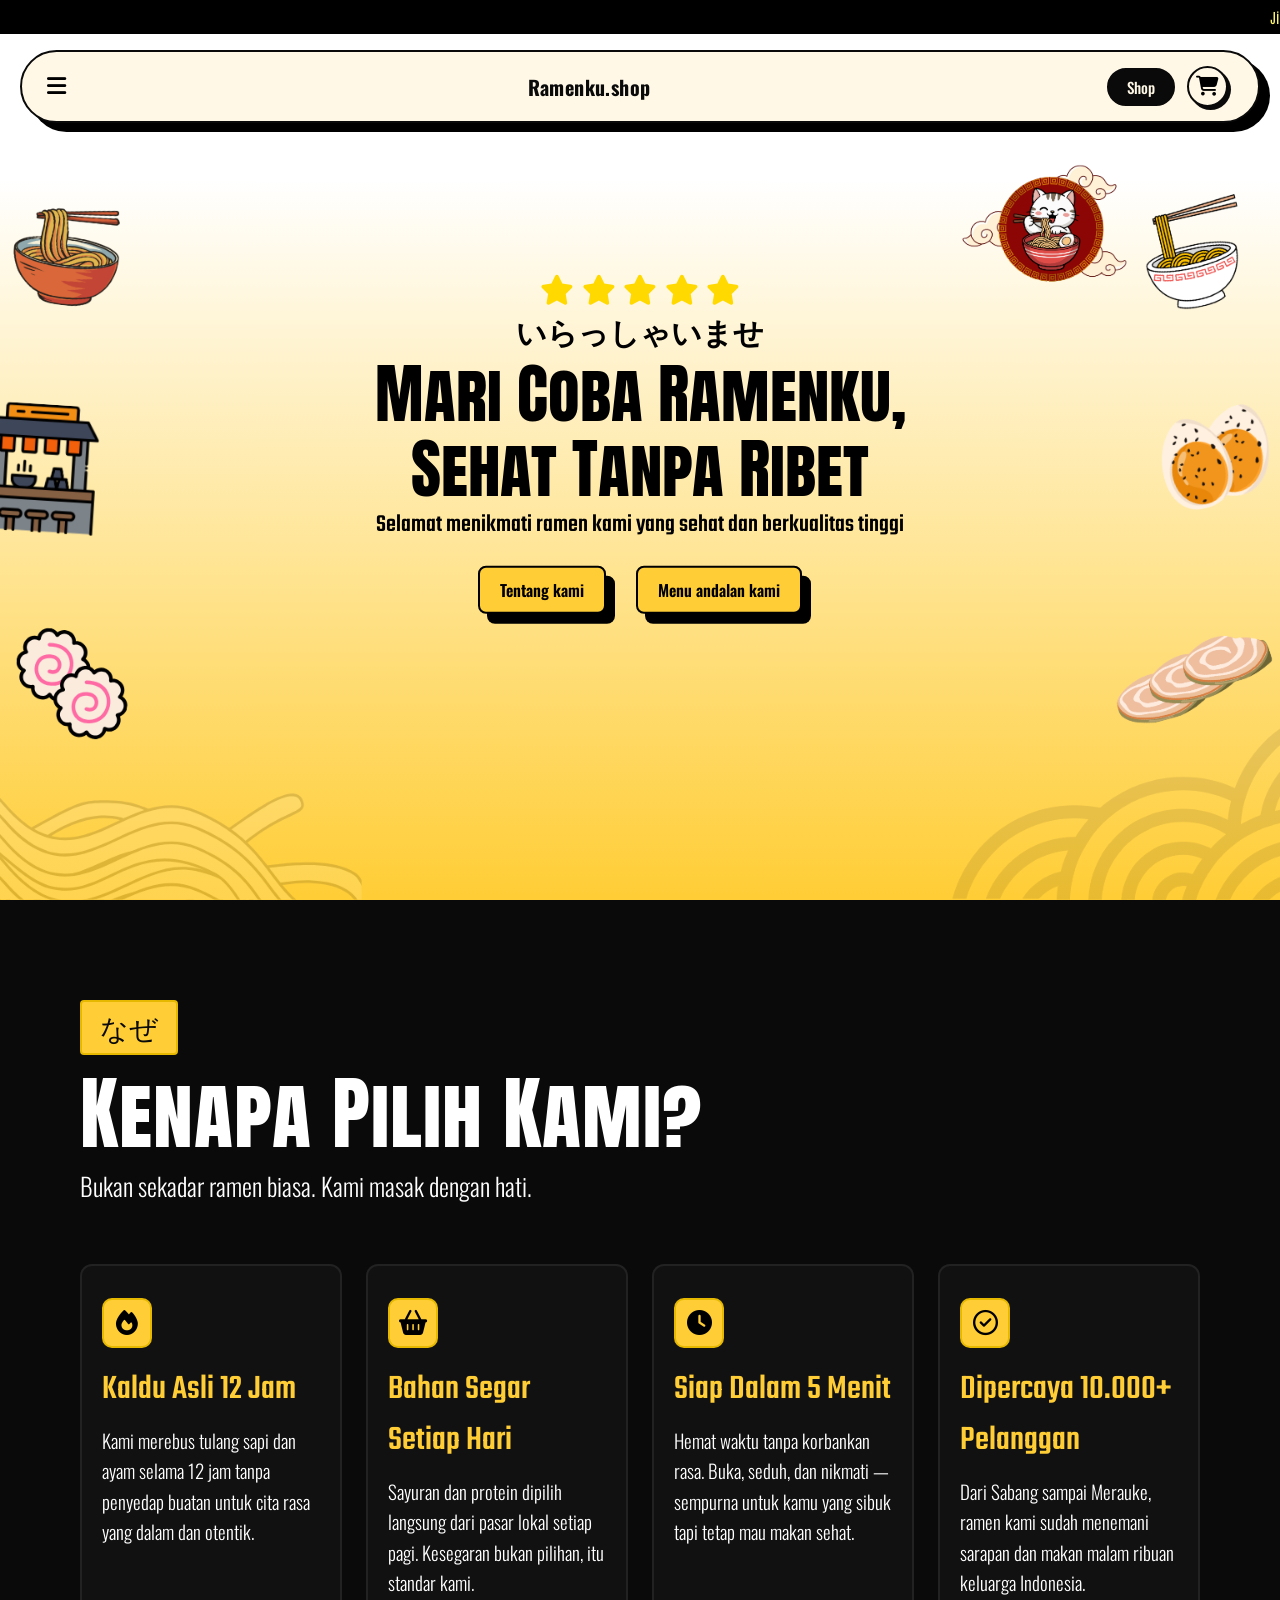
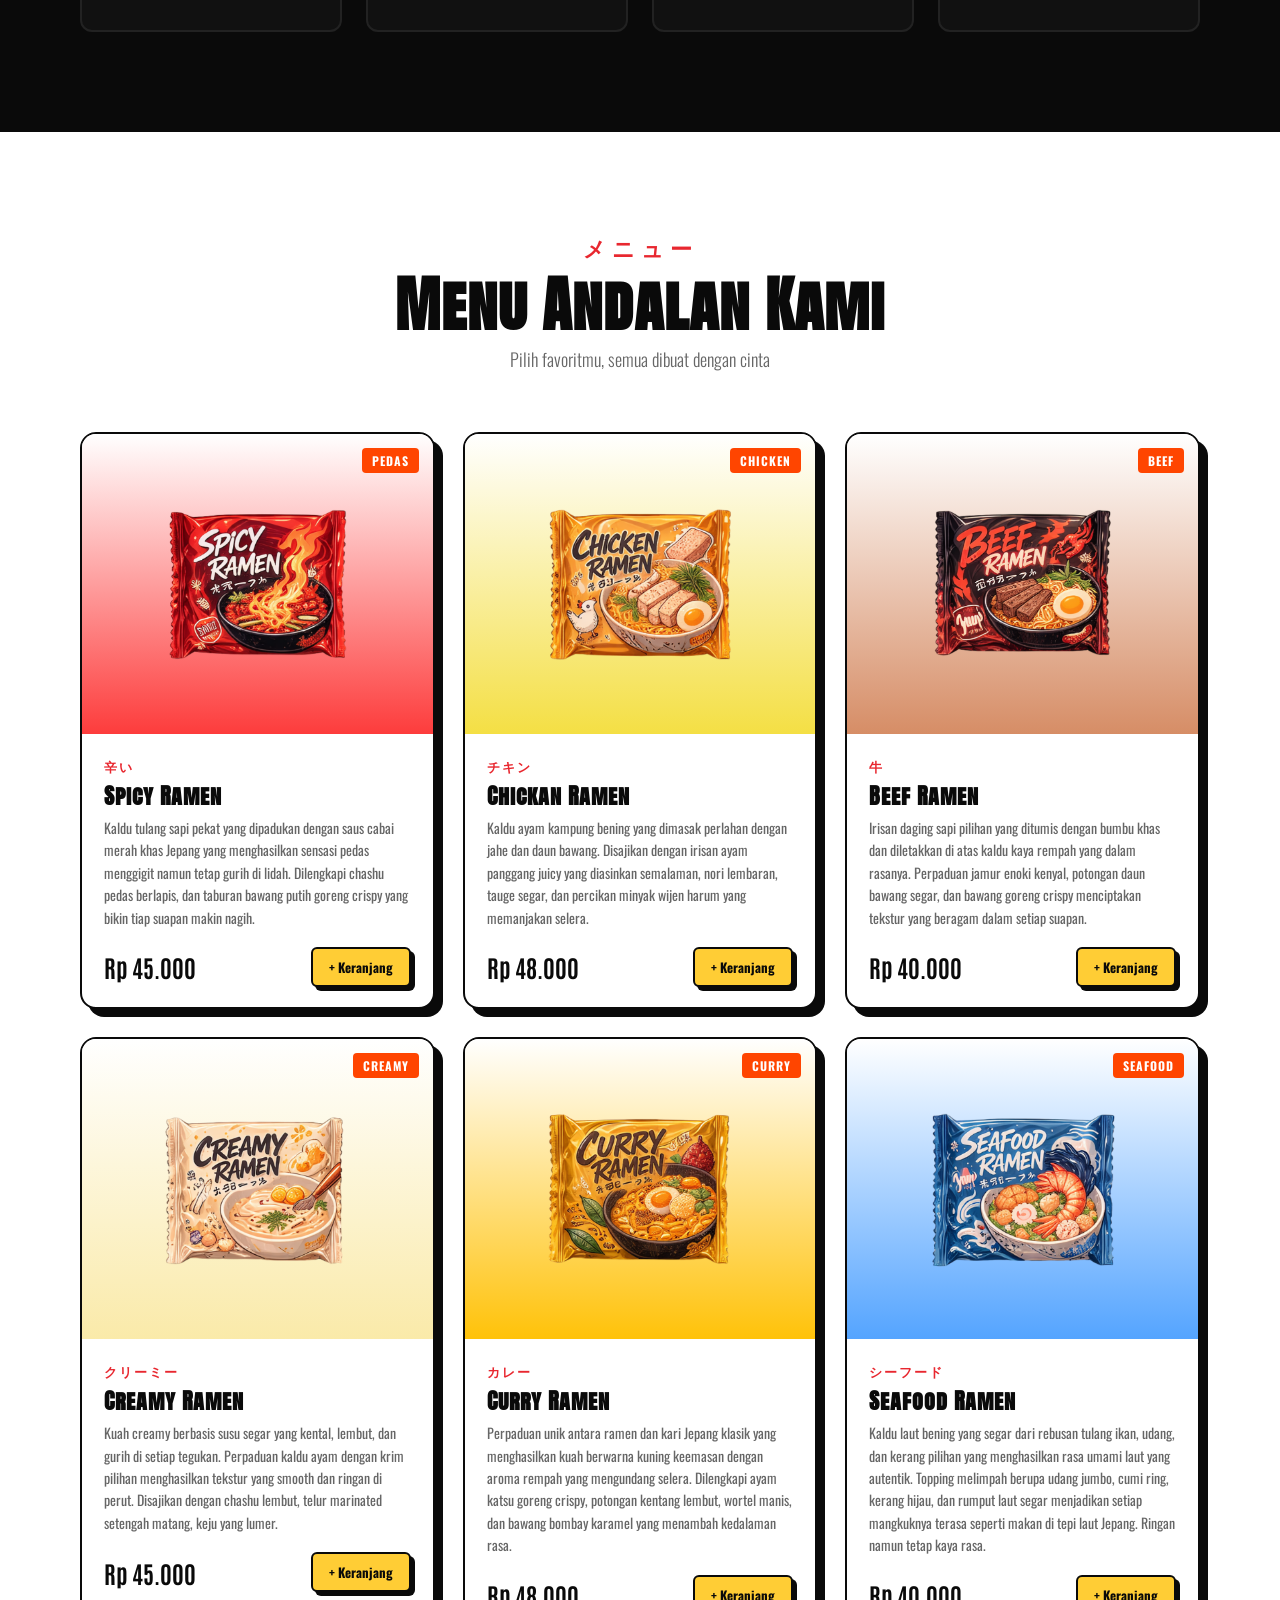
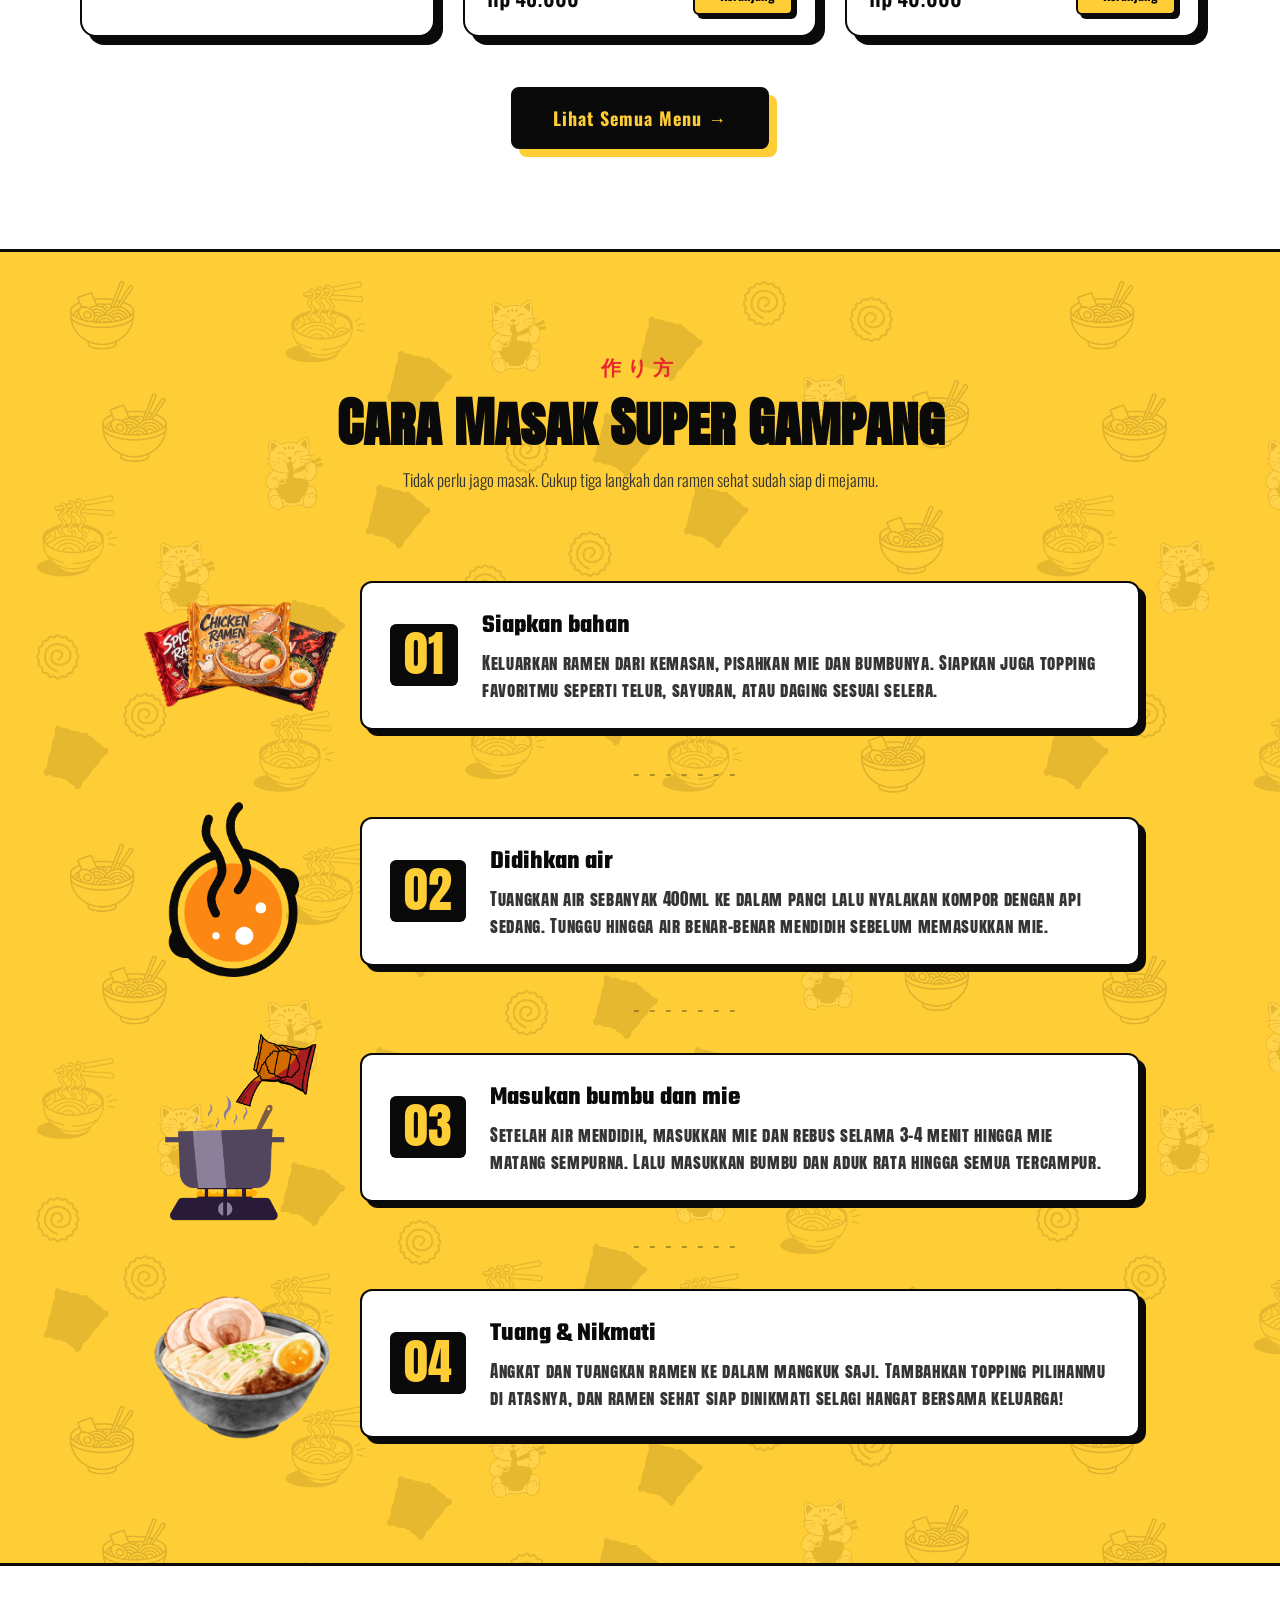
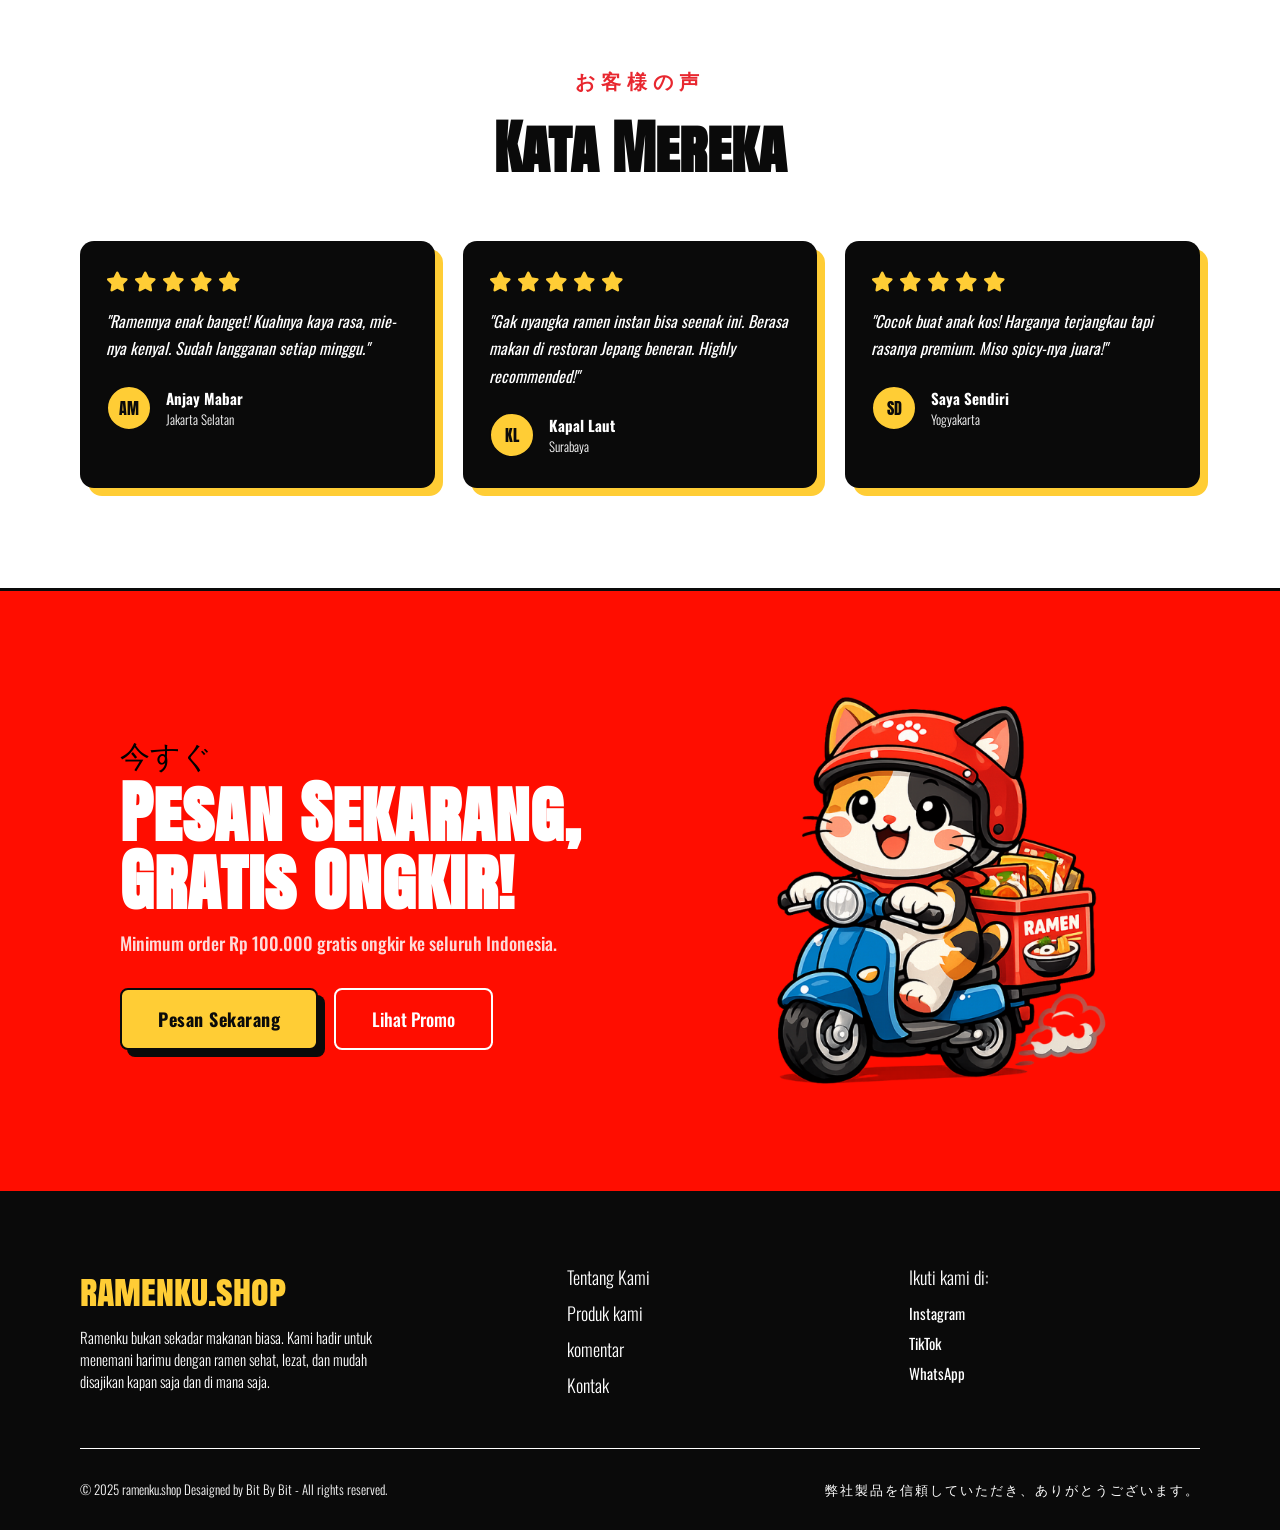
==== index.html @ aa4cdc71 "awesome icon aku tambahkan, js, css kamu aku ubah dikit, js juga" ====
<!doctype html>
<html lang="id">
  <head>
    <meta charset="UTF-8" />
    <meta name="viewport" content="width=device-width, initial-scale=1.0" />
    <title>ramenku.shop</title>

    <!-- css -->
    <link rel="stylesheet" href="style.css" />

    <!-- font antonio -->
    <link rel="preconnect" href="https://fonts.googleapis.com" />
    <link rel="preconnect" href="https://fonts.gstatic.com" crossorigin />
    <link
      href="https://fonts.googleapis.com/css2?family=Antonio:wght@100..700&display=swap"
      rel="stylesheet"
    />
    <!-- font anton sc -->
    <link rel="preconnect" href="https://fonts.googleapis.com" />
    <link rel="preconnect" href="https://fonts.gstatic.com" crossorigin />
    <link
      href="https://fonts.googleapis.com/css2?family=Anton+SC&display=swap"
      rel="stylesheet"
    />

    <!-- font oswald -->
    <link rel="preconnect" href="https://fonts.googleapis.com" />
    <link rel="preconnect" href="https://fonts.gstatic.com" crossorigin />
    <link
      href="https://fonts.googleapis.com/css2?family=Oswald:wght@200..700&display=swap"
      rel="stylesheet"
    />

    <!-- font teko -->
    <link rel="preconnect" href="https://fonts.googleapis.com" />
    <link rel="preconnect" href="https://fonts.gstatic.com" crossorigin />
    <link
      href="https://fonts.googleapis.com/css2?family=Antonio:wght@100..700&family=Oswald:wght@200..700&family=Teko:wght@300..700&display=swap"
      rel="stylesheet"
    />

    <!-- icon awesome -->
    <link
      rel="stylesheet"
      href="https://cdnjs.cloudflare.com/ajax/libs/font-awesome/6.5.0/css/all.min.css"
    />
  </head>
  <body>
    <!-- top bar -->
    <div class="topbar">
      <p class="topbar-scroll">
        Jika anda berlangganan dengan kami akan mendapatkan diskon sebesar 10%!
      </p>
    </div>

    <!-- logo -->
    <img class="logo" src="img/logo.png" alt="logo" />

    <!-- navigasi -->
    <nav class="navbar">
      <button class="hamburger" onclick="toggleSidebar()">
        <i class="fa-solid fa-bars"></i>
      </button>
      <p class="brand">Ramenku.shop</p>
      <div class="nav-right">
        <a class="shop-link" href="#">Shop</a>
        <div class="cart-icon" onclick="toggleCart()">
          <i class="fa-solid fa-cart-shopping"></i>
        </div>
      </div>
    </nav>

    <!-- cart sidebar -->
    <div class="cart-overlay" id="cartOverlay" onclick="toggleCart()"></div>
    <div class="cart-sidebar" id="cartSidebar">
      <div class="cart-header">
        <h2>Pesanan Anda</h2>
        <button onclick="toggleCart()">✕</button>
      </div>

      <div class="cart-content" id="cartContent">
        <p class="empty-text">Anda Belum Memesan</p>
      </div>

      <div class="cart-footer">
        <p>Total: Rp 0</p>
        <button class="checkout-btn">Checkout</button>
      </div>
    </div>

    <!-- overlay -->
    <div class="sidebar-overlay" onclick="toggleSidebar()"></div>

    <!-- sidebar -->
    <aside class="sidebar">
      <div class="sidebar-header">
        <img src="img/logo.png" alt="logo" class="sidebar-logo" />
        <p class="sidebar-brand">Ramenku.shop</p>
        <button class="sidebar-close" onclick="toggleSidebar()">
          &#10005;
        </button>
      </div>

      <nav class="sidebar-nav">
        <a class="sidebar-item" href="#">Tentang Kami</a>
        <a class="sidebar-item" href="#">Produk Kami</a>
        <a class="sidebar-item" href="#">Komentar</a>
        <div class="border-bottom">
          <a class="sidebar-item" href="#">Kontak Kami</a>
        </div>
      </nav>

      <div class="sidebar-socmed">
        <a href="#" class="socmed-icon">
          <i class="fa-brands fa-instagram"></i>
        </a>
        <a href="#" class="socmed-icon">
          <i class="fa-brands fa-youtube"></i>
        </a>
        <a href="#" class="socmed-icon">
          <i class="fa-brands fa-facebook-f"></i>
        </a>
      </div>
    </aside>

    <!-- hero -->
    <section class="hero-section">
      <img class="bg-image" src="img/bg.png" alt="background" />
      <main class="title">
        <header>
          <span class="star">
            <i class="fa-solid fa-star"></i>
            <i class="fa-solid fa-star"></i>
            <i class="fa-solid fa-star"></i>
            <i class="fa-solid fa-star"></i>
            <i class="fa-solid fa-star"></i>
          </span>
          <p class="header-up">いらっしゃいませ</p>
          <h1 class="header-title">Mari Coba Ramenku, Sehat Tanpa Ribet</h1>
          <p class="header-under">
            Selamat menikmati ramen kami yang sehat dan berkualitas tinggi
          </p>
          <button class="header-btn">Tentang kami</button>
          <button class="header-btn">Menu andalan kami</button>
        </header>
      </main>
    </section>
    <!-- &#9733; &#9733; &#9733; &#9733; &#9733; -->
    <!-- keunggulan -->
    <section class="superiority">
      <div class="superiority-badge">
        <span>なぜ</span>
      </div>
      <h2 class="superiority-title">Kenapa Pilih Kami?</h2>
      <p class="superiority-sub">
        Bukan sekadar ramen biasa. Kami masak dengan hati.
      </p>

      <div class="superiority-grid">
        <article class="superiority-card k1">
          <div class="k-icon">
            <i class="fa-solid fa-fire"></i>
          </div>
          <h3>Kaldu Asli 12 Jam</h3>
          <p>
            Kami merebus tulang sapi dan ayam selama 12 jam tanpa penyedap
            buatan untuk cita rasa yang dalam dan otentik.
          </p>
        </article>
        <article class="superiority-card k2">
          <div class="k-icon">
            <i class="fa-solid fa-basket-shopping"></i>
          </div>
          <h3>Bahan Segar Setiap Hari</h3>
          <p>
            Sayuran dan protein dipilih langsung dari pasar lokal setiap pagi.
            Kesegaran bukan pilihan, itu standar kami.
          </p>
        </article>
        <article class="superiority-card k3">
          <div class="k-icon">
            <i class="fa-solid fa-clock"></i>
          </div>
          <h3>Siap Dalam 5 Menit</h3>
          <p>
            Hemat waktu tanpa korbankan rasa. Buka, seduh, dan nikmati —
            sempurna untuk kamu yang sibuk tapi tetap mau makan sehat.
          </p>
        </article>
        <article class="superiority-card k4">
          <div class="k-icon">
            <i class="fa-regular fa-circle-check"></i>
          </div>
          <h3>Dipercaya 10.000+ Pelanggan</h3>
          <p>
            Dari Sabang sampai Merauke, ramen kami sudah menemani sarapan dan
            makan malam ribuan keluarga Indonesia.
          </p>
        </article>
      </div>
    </section>

    <!-- menu kami -->
    <section class="menu">
      <div class="menu-header">
        <p class="menu-kanji">メニュー</p>
        <h2 class="menu-title">Menu Andalan Kami</h2>
        <p class="menu-sub">Pilih favoritmu, semua dibuat dengan cinta</p>
      </div>

      <div class="menu-list">
        <article class="menu-card">
          <div
            class="menu-img-wrap"
            style="
              background: linear-gradient(to top, #fd3c3c 0%, #ffffff 100%);
            "
          >
            <img
              class="menu-img-placeholder"
              src="img/ramen_besar/spicy_besar.png"
              alt="gambar"
            />
            <div class="menu-badge">PEDAS</div>
          </div>
          <div class="menu-info">
            <span class="menu-tag">辛い</span>
            <h3 class="menu-name">Spicy Ramen</h3>
            <p class="menu-desc">
              Kaldu tulang sapi pekat yang dipadukan dengan saus cabai merah
              khas Jepang yang menghasilkan sensasi pedas menggigit namun tetap
              gurih di lidah. Dilengkapi chashu pedas berlapis, dan taburan
              bawang putih goreng crispy yang bikin tiap suapan makin nagih.
            </p>
            <div class="menu-footer">
              <span class="menu-price">Rp 45.000</span>
              <button class="menu-btn">+ Keranjang</button>
            </div>
          </div>
        </article>

        <article class="menu-card">
          <div
            class="menu-img-wrap"
            style="
              background: linear-gradient(to top, #f4df44 0%, #ffffff 100%);
            "
          >
            <img
              class="menu-img-placeholder"
              src="img/ramen_besar/chicken_besar.png"
              alt="gambar"
            />
            <div class="menu-badge">CHICKEN</div>
          </div>
          <div class="menu-info">
            <span class="menu-tag">チキン</span>
            <h3 class="menu-name">Chickan Ramen</h3>
            <p class="menu-desc">
              Kaldu ayam kampung bening yang dimasak perlahan dengan jahe dan
              daun bawang. Disajikan dengan irisan ayam panggang juicy yang
              diasinkan semalaman, nori lembaran, tauge segar, dan percikan
              minyak wijen harum yang memanjakan selera.
            </p>
            <div class="menu-footer">
              <span class="menu-price">Rp 48.000</span>
              <button class="menu-btn">+ Keranjang</button>
            </div>
          </div>
        </article>

        <article class="menu-card">
          <div
            class="menu-img-wrap"
            style="
              background: linear-gradient(to top, #d68d66 0%, #ffffff 100%);
            "
          >
            <img
              class="menu-img-placeholder"
              src="img/ramen_besar/beef_besar.png"
              alt="gambar"
            />
            <div class="menu-badge">BEEF</div>
          </div>
          <div class="menu-info">
            <span class="menu-tag">牛</span>
            <h3 class="menu-name">Beef Ramen</h3>
            <p class="menu-desc">
              Irisan daging sapi pilihan yang ditumis dengan bumbu khas dan
              diletakkan di atas kaldu kaya rempah yang dalam rasanya. Perpaduan
              jamur enoki kenyal, potongan daun bawang segar, dan bawang goreng
              crispy menciptakan tekstur yang beragam dalam setiap suapan.
            </p>
            <div class="menu-footer">
              <span class="menu-price">Rp 40.000</span>
              <button class="menu-btn">+ Keranjang</button>
            </div>
          </div>
        </article>

        <article class="menu-card">
          <div
            class="menu-img-wrap"
            style="
              background: linear-gradient(to top, #faeaa9 0%, #ffffff 100%);
            "
          >
            <img
              class="menu-img-placeholder"
              src="img/ramen_besar/creamy_besar.png"
              alt="gambar"
            />
            <div class="menu-badge">CREAMY</div>
          </div>
          <div class="menu-info">
            <span class="menu-tag">クリーミー</span>
            <h3 class="menu-name">Creamy Ramen</h3>
            <p class="menu-desc">
              Kuah creamy berbasis susu segar yang kental, lembut, dan gurih di
              setiap tegukan. Perpaduan kaldu ayam dengan krim pilihan
              menghasilkan tekstur yang smooth dan ringan di perut. Disajikan
              dengan chashu lembut, telur marinated setengah matang, keju yang
              lumer.
            </p>
            <div class="menu-footer">
              <span class="menu-price">Rp 45.000</span>
              <button class="menu-btn">+ Keranjang</button>
            </div>
          </div>
        </article>

        <article class="menu-card">
          <div
            class="menu-img-wrap"
            style="
              background: linear-gradient(to top, #ffc209 0%, #ffffff 100%);
            "
          >
            <img
              class="menu-img-placeholder"
              src="img/ramen_besar/curry_besar.png"
              alt="gambar"
            />
            <div class="menu-badge">CURRY</div>
          </div>
          <div class="menu-info">
            <span class="menu-tag">カレー</span>
            <h3 class="menu-name">Curry Ramen</h3>
            <p class="menu-desc">
              Perpaduan unik antara ramen dan kari Jepang klasik yang
              menghasilkan kuah berwarna kuning keemasan dengan aroma rempah
              yang mengundang selera. Dilengkapi ayam katsu goreng crispy,
              potongan kentang lembut, wortel manis, dan bawang bombay karamel
              yang menambah kedalaman rasa.
            </p>
            <div class="menu-footer">
              <span class="menu-price">Rp 48.000</span>
              <button class="menu-btn">+ Keranjang</button>
            </div>
          </div>
        </article>

        <article class="menu-card">
          <div
            class="menu-img-wrap"
            style="
              background: linear-gradient(to top, #54a4ff 0%, #ffffff 100%);
            "
          >
            <img
              class="menu-img-placeholder"
              src="img/ramen_besar/seafood_besar.png"
              alt="gambar"
            />
            <div class="menu-badge">SEAFOOD</div>
          </div>
          <div class="menu-info">
            <span class="menu-tag">シーフード</span>
            <h3 class="menu-name">Seafood Ramen</h3>
            <p class="menu-desc">
              Kaldu laut bening yang segar dari rebusan tulang ikan, udang, dan
              kerang pilihan yang menghasilkan rasa umami laut yang autentik.
              Topping melimpah berupa udang jumbo, cumi ring, kerang hijau, dan
              rumput laut segar menjadikan setiap mangkuknya terasa seperti
              makan di tepi laut Jepang. Ringan namun tetap kaya rasa.
            </p>
            <div class="menu-footer">
              <span class="menu-price">Rp 40.000</span>
              <button class="menu-btn">+ Keranjang</button>
            </div>
          </div>
        </article>
      </div>

      <div class="menu-cta-wrap">
        <button class="menu-cta-btn">Lihat Semua Menu →</button>
      </div>
    </section>

    <!-- cara masak -->
    <section class="steps">
      <div class="steps-header">
        <p class="steps-kanji">作り方</p>
        <h2 class="steps-title">Cara Masak Super Gampang</h2>
        <p class="steps-sub">
          Tidak perlu jago masak. Cukup tiga langkah dan ramen sehat sudah siap
          di mejamu.
        </p>
      </div>

      <div class="steps-steps">
        <div class="step-wrap">
          <img class="step-icon" src="img/masak.png" alt="rebus air" />
          <div class="step">
            <div class="step-num">01</div>
            <div class="step-content">
              <h4>Siapkan bahan</h4>
              <p>
                Keluarkan ramen dari kemasan, pisahkan mie dan bumbunya. Siapkan
                juga topping favoritmu seperti telur, sayuran, atau daging
                sesuai selera.
              </p>
            </div>
          </div>
        </div>

        <div class="step-line">- - - - - - -</div>

        <div class="step-wrap">
          <img class="step-icon" src="img/panci.png" alt="masukkan bumbu" />
          <div class="step">
            <div class="step-num">02</div>
            <div class="step-content">
              <h4>Didihkan air</h4>
              <p>
                Tuangkan air sebanyak 400ml ke dalam panci lalu nyalakan kompor
                dengan api sedang. Tunggu hingga air benar-benar mendidih
                sebelum memasukkan mie.
              </p>
            </div>
          </div>
        </div>

        <div class="step-line">- - - - - - -</div>

        <div class="step-wrap">
          <img class="step-icon" src="img/bumbu.png" alt="tuang dan nikmati" />
          <div class="step">
            <div class="step-num">03</div>
            <div class="step-content">
              <h4>Masukan bumbu dan mie</h4>
              <p>
                Setelah air mendidih, masukkan mie dan rebus selama 3-4 menit
                hingga mie matang sempurna. Lalu masukkan bumbu dan aduk rata
                hingga semua tercampur.
              </p>
            </div>
          </div>
        </div>
        <div class="step-line">- - - - - - -</div>

        <div class="step-wrap">
          <img
            class="step-icon"
            src="img/nikmati.png"
            alt="tuang dan nikmati"
          />
          <div class="step">
            <div class="step-num">04</div>
            <div class="step-content">
              <h4>Tuang & Nikmati</h4>
              <p>
                Angkat dan tuangkan ramen ke dalam mangkuk saji. Tambahkan
                topping pilihanmu di atasnya, dan ramen sehat siap dinikmati
                selagi hangat bersama keluarga!
              </p>
            </div>
          </div>
        </div>
      </div>
    </section>

    <!-- testimoni -->
    <section class="testimoni">
      <p class="testi-kanji">お客様の声</p>
      <h2 class="testi-title">Kata Mereka</h2>

      <div class="testi-grid">
        <article class="testi-card">
          <div class="testi-stars">
            <i class="fa-solid fa-star"></i>
            <i class="fa-solid fa-star"></i>
            <i class="fa-solid fa-star"></i>
            <i class="fa-solid fa-star"></i>
            <i class="fa-solid fa-star"></i>
          </div>
          <p class="testi-text">
            "Ramennya enak banget! Kuahnya kaya rasa, mie-nya kenyal. Sudah
            langganan setiap minggu."
          </p>
          <div class="testi-user">
            <div class="testi-avatar">AM</div>
            <div>
              <strong>Anjay Mabar</strong>
              <span>Jakarta Selatan</span>
            </div>
          </div>
        </article>

        <article class="testi-card">
          <div class="testi-stars">
            <i class="fa-solid fa-star"></i>
            <i class="fa-solid fa-star"></i>
            <i class="fa-solid fa-star"></i>
            <i class="fa-solid fa-star"></i>
            <i class="fa-solid fa-star"></i>
          </div>
          <p class="testi-text">
            "Gak nyangka ramen instan bisa seenak ini. Berasa makan di restoran
            Jepang beneran. Highly recommended!"
          </p>
          <div class="testi-user">
            <div class="testi-avatar">KL</div>
            <div>
              <strong>Kapal Laut</strong>
              <span>Surabaya</span>
            </div>
          </div>
        </article>

        <article class="testi-card">
          <div class="testi-stars">
            <i class="fa-solid fa-star"></i>
            <i class="fa-solid fa-star"></i>
            <i class="fa-solid fa-star"></i>
            <i class="fa-solid fa-star"></i>
            <i class="fa-solid fa-star"></i>
          </div>
          <p class="testi-text">
            "Cocok buat anak kos! Harganya terjangkau tapi rasanya premium. Miso
            spicy-nya juara!"
          </p>
          <div class="testi-user">
            <div class="testi-avatar">SD</div>
            <div>
              <strong>Saya Sendiri</strong>
              <span>Yogyakarta</span>
            </div>
          </div>
        </article>
      </div>
    </section>

    <!-- banner -->
    <section class="cta-banner">
      <div class="cta-inner">
        <p class="cta-kanji">今すぐ</p>
        <h2 class="cta-title">Pesan Sekarang,<br />Gratis Ongkir!</h2>
        <p class="cta-sub">
          Minimum order Rp 100.000 gratis ongkir ke seluruh Indonesia.
        </p>
        <div class="cta-btns">
          <button class="cta-btn-main">
            Pesan Sekarang <i data-lucide="shopping-cart" class="btn-icon"></i>
          </button>
          <button class="cta-btn-sec">Lihat Promo</button>
        </div>
      </div>
      <div class="cta-deco">
        <img src="img/kucing.png" alt="ramen" class="cta-img" />
      </div>
    </section>

    <!-- footer -->
    <footer class="footer">
      <div class="footer-top">
        <div class="footer-brand">
          <p class="footer-logo-text">ramenku.shop</p>
          <p class="footer-tagline">
            Ramenku bukan sekadar makanan biasa. Kami hadir untuk menemani
            harimu dengan ramen sehat, lezat, dan mudah disajikan kapan saja dan
            di mana saja.
          </p>
        </div>
        <nav class="footer-nav">
          <ul>
            <li><a href="#">Tentang Kami</a></li>
            <li><a href="#">Produk kami</a></li>
            <li><a href="#">komentar</a></li>
            <li><a href="#">Kontak</a></li>
          </ul>
        </nav>
        <div class="footer-sosmed">
          <p>Ikuti kami di:</p>
          <div class="sosmed-links">
            <a href="#">Instagram</a>
            <a href="#">TikTok</a>
            <a href="#">WhatsApp</a>
          </div>
        </div>
      </div>
      <div class="footer-bottom">
        <p>
          &copy; 2025 ramenku.shop Desaigned by Bit By Bit - All rights
          reserved.
        </p>
        <p class="footer-jp">
          弊社製品を信頼していただき、ありがとうございます。
        </p>
      </div>
    </footer>

    <!-- javascript -->
    <script src="script.js"></script>
  </body>
</html>
---- style.css ----
:root {
  --font1: "Antonio", sans-serif;
  --font2: "Anton SC", sans-serif;
  --font3: "Oswald", sans-serif;
  --font4: "Teko", sans-serif;
  /* antonio: 100-700  */
  /* anton sc: 400 */
  /* oswald: 200-700 */
  /* teko: 300-700 */

  /* color */
  --yellow: #ffcd35;
  --yellow-dark: #e6b800;
  --black: #0a0a0a;
  --white: #ffffff;
  --red: #e8272f;
  --red-dark: #b01d24;
  --cream: #fff8e7;
  --gray: #f2f2f2;
  --gray-dark: #666;
}

* {
  margin: 0;
  padding: 0;
  box-sizing: border-box;
  outline: none;
  -webkit-tap-highlight-color: transparent;
  -webkit-user-select: none;
  user-select: none;
}

body {
  min-height: 100vh;
  /* background: linear-gradient(to top, #ec8bf5 0%, #ec8bf5 5%, #ffffff 100%); */
  /* background: linear-gradient(to top, #655ce5 0%, #655ce5 5%, #ffadf8 100%); */
  /* background: linear-gradient(to top, #96fcff 0%, #ffff 50% ,#ffff 100%); */
  /* background: linear-gradient(to top, #ffcd35 0%, #ffffff 50%, #ffffff 100%); */
  /* background: linear-gradient(to top, #f0ff4a 0%, #ffff 50% ,#ffff 100%); */
}

/* top bar */
.topbar {
  background-color: rgb(0, 0, 0);
  color: rgb(255, 248, 105);
  font-family: var(--font1);
  font-weight: 400;
  text-align: center;
  padding: 8px 10px;
  font-size: 14px;
  position: fixed;
  top: 0;
  left: 0;
  width: 100%;
  z-index: 2;
  overflow: hidden;
  white-space: nowrap;
}

.topbar-scroll {
  display: inline-block;
  padding-left: 100%;
  animation: scrollTopbar 15s linear infinite;
}

@keyframes scrollTopbar {
  0% {
    transform: translateX(-100%);
  }
  100% {
    transform: translateX(0);
  }
}

.logo {
  position: absolute;
  width: 170px;
  margin-left: 60rem;
  margin-top: 10rem;
  /* right: 25rem;
  top: 10rem;
  width: 170px; */
  z-index: 2;
}

/* gambar belakang hero */
.bg-image {
  position: absolute;
  top: 0;
  left: 0;
  width: 100%;
  height: 100%;
  object-fit: cover;
  z-index: -1;
}

/* navigasi */
.navbar {
  background-color: var(--cream);
  border: 2px solid var(--black);
  display: flex;
  align-items: center;
  justify-content: space-between;
  border-radius: 50px;
  box-shadow: 10px 9px 0;
  padding: 14px 20px;
  position: fixed;
  width: calc(100% - 40px);
  max-width: 1400px;
  top: 50px;
  left: 0;
  right: 0;
  margin: 0 auto;
  z-index: 2;
}

.hamburger {
  font-size: 22px;
  background: none;
  border: none;
  cursor: pointer;
  color: black;
  padding: 0 5px;
}

/* .brand {
  font-size: 18px;
  font-weight: bold;
  color: black;
} */
.brand {
  font-family: var(--font3);
  font-size: 20px;
  font-weight: 700;
  color: var(--black);
  letter-spacing: 0.02em;
}

.shop-link {
  font-family: var(--font3);
  font-size: 15px;
  font-weight: 500;
  color: var(--black);
  text-decoration: none;
  padding: 6px 18px;
  border: 2px solid var(--black);
  border-radius: 50px;
  background: var(--black);
  color: var(--cream);
  transition:
    background 0.15s,
    color 0.15s;
}

.shop-link:hover {
  background: var(--yellow);
  color: var(--black);
  border-color: var(--black);
}

/* cart icon nav */
.nav-right {
  display: flex;
  align-items: center;
  gap: 12px;
}

.cart-icon {
  font-size: 20px;
  cursor: pointer;
  border: 2px solid var(--black);
  border-radius: 50%;
  padding: 7px;
  margin-right: 10px;
  background: var(--cream);
  box-shadow: 3px 3px 0 var(--black);
  transition: all 0.15s ease;
}

.cart-icon:hover {
  background: var(--yellow);
  transform: translate(-2px, -2px);
  box-shadow: 5px 5px 0 var(--black);
}

/* CART SIDEBAR */
.cart-overlay {
  display: none;
  position: fixed;
  inset: 0;
  background: rgba(0, 0, 0, 0.5);
  z-index: 998;
}

.cart-overlay.active {
  display: block;
}

.cart-sidebar {
  position: fixed;
  top: 0;
  right: -100vh;
  width: 500px;
  height: 100vh;
  background: var(--cream);
  border-left: 2px solid var(--black);
  box-shadow: -3px 0 0 var(--black);
  transition: 0.3s;
  z-index: 999;

  display: flex;
  flex-direction: column;
}

/* AKTIF */
.cart-sidebar.active {
  right: 0;
}

/* HEADER */
.cart-header {
  display: flex;
  justify-content: space-between;
  align-items: center;
  padding: 16px;
  border-bottom: 2px solid var(--black);
  font-family: var(--font2);
  letter-spacing: 1.5px;
}

.cart-header button {
  border: 2px solid var(--black);
  background: var(--white);
  padding: 4px 10px;
  cursor: pointer;
  box-shadow: 3px 3px 0 var(--black);
}

/* CONTENT */
.cart-content {
  flex: 1;
  padding: 20px;
  overflow-y: auto;
}

.empty-text {
  text-align: center;
  margin-top: 60px;
  font-family: var(--font3);
}

/* FOOTER */
.cart-footer {
  padding: 10px 19px;
  border-top: 2px solid var(--black);
  margin-bottom: 28px;
}

.cart-footer p {
  padding: 10px 0;
}

.checkout-btn {
  width: 100%;
  padding: 10px;
  background: var(--yellow);
  border: 2px solid var(--black);
  font-family: var(--font3);
  cursor: pointer;
  box-shadow: 4px 4px 0 var(--black);
}

/* sidebar */
.sidebar-overlay {
  display: none;
  position: fixed;
  inset: 0;
  background: rgba(0, 0, 0, 0.4);
  z-index: 200;
}

.sidebar-overlay.active {
  display: block;
}

.sidebar {
  position: fixed;
  top: 0;
  left: 0;
  width: 500px;
  height: 100vh;
  background: var(--cream);
  border-right: 2px solid var(--black);
  box-shadow: 6px 0 0 var(--black);
  z-index: 201;
  padding: 30px 0px;
  display: flex;
  flex-direction: column;
  transform: translateX(-110%);
  transition: transform 0.3s cubic-bezier(0.22, 1, 0.36, 1);
}

.sidebar.active {
  transform: translateX(0);
}

/* header logo + nama toko */
.sidebar-header {
  position: relative;
  display: flex;
  flex-direction: column;
  gap: 10px;
  padding: 0 24px 24px;
  /* border-bottom: 2px solid var(--black); */
}

.sidebar-close {
  position: absolute;
  top: 0;
  right: 24px;
  background: none;
  border: 2px solid var(--black);
  border-radius: 50%;
  width: 36px;
  height: 36px;
  font-size: 16px;
  cursor: pointer;
  display: flex;
  align-items: center;
  justify-content: center;
  color: var(--black);
  box-shadow: 3px 3px 0 var(--black);
  transition: all 0.15s ease;
}

.sidebar-close:hover {
  background: var(--yellow);
  transform: translate(-2px, -2px);
  box-shadow: 5px 5px 0 var(--black);
}

.sidebar-logo {
  width: 150px;
}

.sidebar-brand {
  font-family: var(--font3);
  font-size: 30px;
  font-weight: 700;
  color: var(--black);
  letter-spacing: 0.02em;
}

/* nav */
.sidebar-nav {
  display: flex;
  flex-direction: column;
  padding: 12px 0;
  flex: 1;
}

.sidebar-item {
  display: block;
  padding: 16px 24px;
  border-top: 2px solid var(--black);
  text-decoration: none;
  color: var(--black);
  font-family: var(--font2);
  font-size: 30px;
  transition:
    transform 0.15s ease,
    box-shadow 0.15s ease;
  position: relative;
  background: var(--cream);
}

.border-bottom {
  border-bottom: 2px solid var(--black);
}

.sidebar-item:hover {
  transform: translateY(-4px);
  box-shadow: 0 6px 0 var(--black);
  background: var(--yellow);
  z-index: 1;
}

/* social media */
.sidebar-socmed {
  display: flex;
  gap: 12px;
  padding: 24px;
  border-top: 2px solid var(--black);
}

.socmed-icon {
  width: 45px;
  height: 45px;
  font-size: 20px;
  border: 2px solid var(--black);
  text-decoration: none;
  border-radius: 50%;
  display: flex;
  align-items: center;
  justify-content: center;
  color: var(--black);
  box-shadow: 3px 3px 0 var(--black);
  transition: all 0.15s ease;
}

.socmed-icon:hover {
  background: var(--yellow);
  transform: translate(-2px, -2px);
  box-shadow: 5px 5px 0 var(--black);
}

/* hero */
.hero-section {
  position: relative;
  width: 100%;
  height: 100vh;
  background: linear-gradient(to top, #ffcd35 0%, #ffffff 80%, #ffffff 100%);
  overflow: hidden;
  z-index: 0;
}

.title {
  text-align: center;
  position: absolute;
  top: 50%;
  left: 50%;
  transform: translate(-50%, -50%);
}

.star {
  font-size: 30px;
  color: rgb(255, 217, 0);
  margin-bottom: 10px;
}

.header-up {
  font-size: 30px;
  color: black;
  margin-bottom: 2px;
  font-weight: 700;
  font-family: var(--font3);
}

.header-under {
  font-size: 25px;
  color: black;
  font-family: var(--font4);
  margin-bottom: 10px;
  font-weight: 500;
}

.header-title {
  font-size: 65px;
  color: black;
  font-weight: 400;
  font-family: var(--font2);
  padding: 0 20px;
  line-height: 1.15;
}

.header-btn {
  font-size: 16px;
  margin: 13px;
  color: black;
  background-color: var(--yellow);
  box-shadow: 9px 10px 0 black;
  border: 2px solid black;
  padding: 10px 20px;
  border-radius: 8px;
  cursor: pointer;
  font-family: var(--font3);
  font-weight: 600;
  transition: all 0.2s ease;
}

.header-btn:hover {
  transform: translate(9px, 10px);
  box-shadow: 0px 0px 0 black;
}

/* kelebihan */
.superiority {
  background-color: var(--black);
  padding: 100px 80px;
  position: relative;
  overflow: hidden;
}

.superiority-badge {
  display: inline-block;
  background-color: var(--yellow);
  color: var(--black);
  font-family: var(--font2);
  font-size: 28px;
  padding: 4px 18px;
  border-radius: 4px;
  margin-bottom: 16px;
  border: 2px solid var(--yellow-dark);
}

.superiority-title {
  font-family: var(--font2);
  font-weight: 500;
  font-size: 5rem;
  color: var(--white);
  line-height: 1.05;
  margin-bottom: 12px;
  letter-spacing: 1px;
}

.superiority-sub {
  font-family: var(--font3);
  font-size: 25px;
  color: var(--white);
  /* color: var(--black); */
  margin-bottom: 60px;
  font-weight: 300;
}

.superiority-grid {
  display: grid;
  grid-template-columns: repeat(4, 1fr);
  gap: 24px;
}

.superiority-card {
  background-color: #111111;
  border: 2px solid #222;
  border-radius: 12px;
  padding: 32px 20px;
  transition:
    transform 0.2s ease,
    border-color 0.2s ease;
  position: relative;
  overflow: hidden;
}

.superiority-card:hover {
  transform: translateY(-6px);
  border-color: var(--yellow);
}

.superiority-card::after {
  content: "";
  position: absolute;
  bottom: 0;
  left: 0;
  width: 100%;
  height: 4px;
  background-color: var(--yellow);
  transform: scaleX(0);
  transform-origin: left;
  transition: transform 0.3s ease;
}

.superiority-card:hover::after {
  transform: scaleX(1);
}

.k-icon {
  width: 52px;
  height: 52px;
  background-color: var(--yellow);
  border-radius: 10px;
  display: flex;
  align-items: center;
  justify-content: center;
  margin-bottom: 16px;
  border: 2px solid var(--yellow-dark);
}

.k-icon {
  width: 50px;
  height: 50px;
  font-size: 25px;
  stroke: var(--black);
  stroke-width: 2;
}

/* .menu-icon {
  width: 72px !important;
  height: 72px !important;
  stroke: white !important;
  stroke-width: 1.5 !important;
  opacity: 0.9;
} */

/* .menu-img-placeholder svg {
  width: 72px;
  height: 72px;
  stroke: white;
  stroke-width: 1.5;
  opacity: 0.9;
} */

/* .btn-icon {
  width: 18px !important;
  height: 18px !important;
  vertical-align: middle;
  margin-left: 6px;
  stroke: var(--black) !important;
  stroke-width: 2 !important;
} */

.superiority-card h3 {
  font-family: var(--font4);
  font-size: 35px;
  font-weight: 500;
  color: var(--yellow);
  margin-bottom: 10px;
}

.superiority-card p {
  font-family: var(--font3);
  font-size: 19px;
  color: var(--white);
  line-height: 1.6;
  font-weight: 300;
}

/* menu kami */
.menu {
  background-image: url("img/img.png");
  background-attachment: fixed;
  background-size: cover;
  background-position: center;
  padding: 100px 80px;
  position: relative;
  overflow: hidden;
}

.menu-header {
  text-align: center;
  margin-bottom: 60px;
}

.menu-kanji {
  font-family: var(--font1);
  font-size: 22px;
  color: var(--red);
  letter-spacing: 6px;
  margin-bottom: 8px;
  font-weight: 700;
}

.menu-title {
  font-family: var(--font2);
  font-size: 60px;
  color: var(--black);
  margin-bottom: 10px;
  line-height: 1.05;
  letter-spacing: 1px;
}

.menu-sub {
  font-family: var(--font3);
  font-size: 18px;
  color: var(--gray-dark);
  font-weight: 300;
}

.menu-list {
  display: grid;
  grid-template-columns: repeat(3, 1fr);
  gap: 28px;
  margin-bottom: 50px;
}

.menu-card {
  background-color: var(--white);
  border: 2px solid var(--black);
  border-radius: 16px;
  overflow: hidden;
  box-shadow: 8px 8px 0 var(--black);
  transition:
    transform 0.2s ease,
    box-shadow 0.2s ease;
}

.menu-card:hover {
  transform: translate(-4px, -4px);
  box-shadow: 12px 12px 0 var(--black);
}

.menu-img-wrap {
  position: relative;
  display: flex;
  justify-content: center;
  align-items: center;
  padding: 16px;
  height: 300px;
}

.menu-img-placeholder {
  /* width: 200px;
  display: flex;
  align-items: center;
  justify-content: center; */
  width: 60%;
  object-fit: contain;
}

.menu-badge {
  position: absolute;
  top: 14px;
  right: 14px;
  background-color: var(--red);
  color: white;
  font-family: var(--font3);
  font-size: 12px;
  font-weight: 700;
  padding: 4px 10px;
  border-radius: 4px;
  letter-spacing: 1px;
}

.menu-badge {
  background-color: #ff4500;
}

.menu-info {
  padding: 22px 22px 20px;
}

.menu-tag {
  font-family: var(--font3);
  font-size: 13px;
  font-weight: 700;
  letter-spacing: 2px;
  color: var(--red);
  text-transform: uppercase;
  display: block;
  margin-bottom: 6px;
}

.menu-name {
  font-family: var(--font2);
  font-size: 22px;
  color: var(--black);
  margin-bottom: 8px;
  line-height: 1.2;
  letter-spacing: 1px;
}

.menu-desc {
  font-family: var(--font3);
  font-size: 14px;
  color: var(--gray-dark);
  line-height: 1.6;
  font-weight: 400;
  margin-bottom: 18px;
}

.menu-footer {
  display: flex;
  align-items: center;
  justify-content: space-between;
}

.menu-price {
  font-family: var(--font1);
  font-size: 24px;
  font-weight: 700;
  color: var(--black);
}

.menu-btn {
  background-color: var(--yellow);
  color: var(--black);
  border: 2px solid var(--black);
  font-family: var(--font3);
  font-size: 13px;
  font-weight: 700;
  padding: 8px 16px;
  border-radius: 6px;
  cursor: pointer;
  box-shadow: 4px 4px 0 var(--black);
  transition: all 0.15s ease;
}

.menu-btn:hover {
  background-color: var(--black);
  color: var(--yellow);
  transform: translate(-2px, -2px);
  box-shadow: 6px 6px 0 var(--yellow-dark);
}

.menu-cta-wrap {
  text-align: center;
}

.menu-cta-btn {
  background-color: var(--black);
  color: var(--yellow);
  border: 2px solid var(--black);
  font-family: var(--font3);
  font-size: 18px;
  font-weight: 700;
  padding: 16px 40px;
  border-radius: 8px;
  cursor: pointer;
  box-shadow: 8px 8px 0 var(--yellow);
  letter-spacing: 1px;
  transition: all 0.2s ease;
}

.menu-cta-btn:hover {
  transform: translate(-4px, -4px);
  box-shadow: 12px 12px 0 var(--yellow);
}

/* cara masak */
.steps {
  background-color: var(--yellow);
  padding: 100px 80px;
  border-top: 3px solid var(--black);
  border-bottom: 3px solid var(--black);
  background-image: url("img/cara_masak.png");
  background-repeat: repeat;
  background-size: 1000px;
  opacity: 1;
}

.steps-header {
  text-align: center;
  max-width: 700px;
  margin: 0 auto 60px;
}

.steps-kanji {
  font-family: var(--font1);
  font-size: 20px;
  color: var(--red);
  letter-spacing: 6px;
  margin-bottom: 12px;
  font-weight: 700;
}

.steps-title {
  font-family: var(--font2);
  font-size: 54px;
  color: var(--black);
  line-height: 1.05;
  margin-bottom: 16px;
}

.steps-sub {
  font-family: var(--font3);
  font-size: 17px;
  color: #333;
  line-height: 1.7;
  font-weight: 300;
}

.steps-steps {
  display: flex;
  flex-direction: column;
  gap: 0;
  max-width: 1000px;
  margin: 0 auto;
}

.step-wrap {
  display: flex;
  flex-direction: row;
  align-items: center;
  gap: 20px;
}

.step-icon {
  width: 200px;
  height: 200px;
  object-fit: contain;
  flex-shrink: 0;
}

.step {
  display: flex;
  align-items: center;
  gap: 24px;
  background-color: var(--white);
  border: 2px solid var(--black);
  border-radius: 12px;
  padding: 24px 28px;
  box-shadow: 6px 6px 0 var(--black);
  flex: 1;
}

.step-num {
  font-family: var(--font2);
  font-size: 48px;
  color: var(--yellow);
  background-color: var(--black);
  padding: 2px 14px;
  border-radius: 6px;
  line-height: 1.2;
  flex-shrink: 0;
}

.step-content h4 {
  font-family: var(--font4);
  font-weight: 700;
  font-size: 26px;
  color: var(--black);
  margin-bottom: 6px;
}

.step-content p {
  font-family: var(--font2);
  font-size: 17px;
  color: #343434;
  line-height: 1.6;
  font-weight: 300;
  letter-spacing: 0.5pt;
}

.step-line {
  font-family: var(--font1);
  font-size: 22px;
  color: var(--black);
  text-align: center;
  letter-spacing: 2px;
  opacity: 0.4;
  padding: 4px 0;
  padding-left: 90px;
}

/* testimoni */
.testimoni {
  background-color: var(--white);
  padding: 100px 80px;
  text-align: center;
}

.testi-kanji {
  font-family: var(--font1);
  font-size: 20px;
  color: var(--red);
  letter-spacing: 6px;
  margin-bottom: 8px;
  font-weight: 700;
}

.testi-title {
  font-family: var(--font2);
  font-size: 58px;
  color: var(--black);
  margin-bottom: 50px;
}

.testi-grid {
  display: grid;
  grid-template-columns: repeat(3, 1fr);
  gap: 28px;
  text-align: left;
}

.testi-card {
  background-color: var(--black);
  border-color: var(--yellow);
  box-shadow: 8px 8px 0 var(--yellow);
  border-radius: 14px;
  padding: 30px 26px;
  transition: transform 0.2s ease;
}

.testi-card:hover {
  transform: translateY(-5px);
}

.testi-stars {
  font-size: 20px;
  color: var(--yellow);
  margin-bottom: 14px;
}

.testi-featured .testi-stars {
  color: var(--yellow);
}

.testi-text {
  font-family: var(--font3);
  font-size: 16px;
  color: #fff;
  line-height: 1.7;
  font-style: italic;
  font-weight: 400;
  margin-bottom: 22px;
}

.testi-featured .testi-text {
  color: var(--white);
}

.testi-user {
  display: flex;
  align-items: center;
  gap: 14px;
}

.testi-avatar {
  background-color: var(--yellow);
  color: var(--black);
  font-family: var(--font2);
  font-size: 16px;
  width: 46px;
  height: 46px;
  border-radius: 50%;
  display: flex;
  align-items: center;
  justify-content: center;
  border: 2px solid var(--black);
  flex-shrink: 0;
}

.testi-user strong {
  display: block;
  font-family: var(--font3);
  font-size: 15px;
  font-weight: 700;
  color: var(--white);
}

.testi-user span {
  font-family: var(--font3);
  font-size: 13px;
  color: var(--white);
  font-weight: 300;
}

/* banner */
.cta-banner {
  background-color: rgb(255, 13, 0);
  border-top: 3px solid var(--black);
  border-bottom: 3px solid var(--black);
  padding: 100px 120px;
  display: flex;
  align-items: center;
  justify-content: space-between;
  overflow: hidden;
  position: relative;
}

.cta-kanji {
  font-family: var(--font3);
  font-weight: 500;
  font-size: 30px;
}

.cta-deco {
  display: flex;
  align-items: center;
  justify-content: center;
  margin-right: 50px;
}

.cta-img {
  width: 350px;
  object-fit: contain;
}

.cta-title {
  font-family: var(--font2);
  font-size: 68px;
  color: var(--white);
  line-height: 1;
  margin-bottom: 16px;
  letter-spacing: 1px;
}

.cta-sub {
  font-family: var(--font3);
  font-size: 18px;
  color: rgba(255, 255, 255, 0.85);
  margin-bottom: 32px;
  font-weight: 500;
}

.cta-btns {
  display: flex;
  gap: 16px;
  flex-wrap: wrap;
}

.cta-btn-main {
  background-color: var(--yellow);
  color: var(--black);
  border: 2px solid var(--black);
  font-family: var(--font3);
  font-size: 18px;
  font-weight: 700;
  padding: 16px 36px;
  border-radius: 8px;
  cursor: pointer;
  box-shadow: 7px 7px 0 var(--black);
  letter-spacing: 0.5px;
  transition: all 0.2s ease;
}

.cta-btn-main:hover {
  transform: translate(-3px, -3px);
  box-shadow: 10px 10px 0 var(--black);
}

.cta-btn-sec {
  background-color: transparent;
  color: var(--white);
  border: 2px solid var(--white);
  font-family: var(--font3);
  font-size: 18px;
  font-weight: 500;
  padding: 16px 36px;
  border-radius: 8px;
  cursor: pointer;
  transition: all 0.2s ease;
}

.cta-btn-sec:hover {
  background-color: var(--white);
  color: var(--red);
}

.cta-deco {
  font-family: var(--font2);
  font-size: 180px;
  color: rgba(255, 255, 255, 0.08);
  line-height: 1;
  user-select: none;
  pointer-events: none;
  white-space: nowrap;
}

/* .cta-wave {
  position: absolute;
  bottom: 0;
  left: 0;
  width: 100%;
  line-height: 0;
}

.cta-wave svg {
  width: 100%;
  height: 80px;
} */

/* footer */
.footer {
  background-color: var(--black);
  color: var(--white);
  padding: 70px 80px 30px;
}

.footer-top {
  display: grid;
  grid-template-columns: 1.5fr 1fr 1fr;
  gap: 50px;
  padding-bottom: 50px;
  border-bottom: 1px solid #fff;
  margin-bottom: 30px;
}

.footer-logo-text {
  font-family: var(--font2);
  font-size: 36px;
  color: var(--yellow);
  margin-bottom: 8px;
}

.footer-tagline {
  font-family: var(--font3);
  margin-right: 120px;
  font-size: 15px;
  color: #fff;
  font-weight: 300;
}

.footer-nav ul {
  list-style: none;
  display: flex;
  flex-direction: column;
  gap: 10px;
}

.footer-nav ul li a {
  font-family: var(--font3);
  font-size: 18px;
  color: #fff;
  text-decoration: none;
  font-weight: 300;
  transition: color 0.2s ease;
}

.footer-nav ul li a:hover {
  color: var(--yellow);
}

.footer-sosmed p {
  font-family: var(--font3);
  font-size: 18px;
  color: #fff;
  margin-bottom: 12px;
  font-weight: 300;
}

.sosmed-links {
  display: flex;
  flex-direction: column;
  gap: 8px;
}

.sosmed-links a {
  font-family: var(--font3);
  font-size: 15px;
  color: #fff;
  text-decoration: none;
  font-weight: 400;
  transition: color 0.2s ease;
}

.sosmed-links a:hover {
  color: var(--yellow);
}

.footer-bottom {
  display: flex;
  justify-content: space-between;
  align-items: center;
  flex-wrap: wrap;
  gap: 10px;
}

.footer-bottom p {
  font-family: var(--font3);
  font-size: 13px;
  color: #fff;
  font-weight: 300;
}

.footer-jp {
  font-family: var(--font1);
  font-weight: 700;
  font-size: 13px;
  color: #fff;
  letter-spacing: 2px;
}

/*Mobile  : max-width 768px
Tablet  : 769px – 1024px
Desktop : 1025px ke atas */

/* navbar */
@media (max-width: 1024px) {
  .navbar {
    width: calc(100% - 32px);
    top: 44px;
    padding: 10px 16px;
    box-shadow: 6px 6px 0;
  }

  .brand {
    font-size: 17px;
  }

  .shop-link {
    font-size: 13px;
    padding: 5px 14px;
  }
}

@media (max-width: 768px) {
  .navbar {
    width: calc(100% - 24px);
    top: 40px;
    padding: 8px 14px;
    box-shadow: 4px 4px 0;
    border-radius: 40px;
  }

  .brand {
    font-size: 15px;
  }

  .shop-link {
    font-size: 12px;
    padding: 4px 12px;
  }

  .hamburger {
    font-size: 18px;
  }

  .logo {
    margin-left: 11rem;
    margin-top: 7rem;
    width: 120px;
  }

  .shop-link {
    font-size: 14;
    padding: 7.5px 12px;
  }
}

/* header */
@media (max-width: 1024px) {
  .header-title {
    font-size: 20px;
  }

  .header-up {
    font-size: 24px;
  }

  .header-under {
    font-size: 20px;
  }
}

@media (max-width: 768px) {
  /* .hero-section {
    height: 730px;
  } */
  .header-title {
    font-size: 36px;
    padding: 0 1px;
    line-height: 1.15;
  }

  .header-up {
    font-size: 21px;
  }

  .header-under {
    font-size: 19px;
    margin-top: 8px;
  }

  .star {
    font-size: 25px;
  }

  .header-btn {
    font-size: 13px;
    box-shadow: 6px 7px 0 black;
    padding: 8px 16px;
    margin: 8px 6px;
  }

  .title {
    width: 90%;
  }
}

/* keunggulan */
@media (max-width: 1024px) {
  .superiority {
    padding: 70px 40px;
  }

  .superiority-title {
    font-size: 3.5rem;
  }

  .superiority-grid {
    grid-template-columns: repeat(2, 1fr);
    gap: 20px;
  }

  .superiority-badge,
  .superiority-title,
  .superiority-sub {
    text-align: left;
  }
}

@media (max-width: 768px) {
  .superiority {
    padding: 60px 20px;
  }

  .superiority-badge {
    font-size: 20px;
  }

  .superiority-title {
    font-size: 2.6rem;
  }

  .superiority-sub {
    font-size: 16px;
    margin-bottom: 36px;
  }

  .superiority-grid {
    grid-template-columns: repeat(1, 1fr);
    gap: 14px;
  }

  .superiority-card {
    padding: 22px 14px;
  }

  .superiority-card h3 {
    font-size: 24px;
  }

  .superiority-card p {
    font-size: 14px;
  }

  .k-icon {
    width: 42px;
    height: 42px;
  }
}

/* menu */
@media (max-width: 1024px) {
  .menu {
    padding: 70px 40px;
  }

  .menu-list {
    grid-template-columns: repeat(2, 1fr);
    gap: 20px;
  }

  .menu-title {
    font-size: 46px;
  }
}

@media (max-width: 768px) {
  .menu {
    padding: 60px 16px;
  }

  .menu-list {
    grid-template-columns: 1fr;
    gap: 20px;
  }

  .menu-title {
    font-size: 36px;
  }

  .menu-img-wrap {
    height: 220px;
  }

  .menu-cta-btn {
    font-size: 14px;
  }
}

/* cara masak */
@media (max-width: 1024px) {
  .steps {
    padding: 70px 40px;
  }

  .step-icon {
    width: 130px;
    height: 130px;
  }

  .steps-title {
    font-size: 42px;
  }
}

@media (max-width: 768px) {
  .steps {
    padding: 60px 16px;
  }

  .steps-title {
    font-size: 33px;
  }

  .steps-sub {
    font-size: 15px;
  }

  .step-wrap {
    gap: 12px;
  }

  .step-icon {
    width: 80px;
    height: 80px;
  }

  .step {
    padding: 16px 16px;
    gap: 14px;
  }

  .step-num {
    font-size: 20px;
    padding: 4px 10px;
  }

  .step-content h4 {
    font-size: 15px;
  }

  .step-content p {
    font-size: 9px;
  }

  .step-line {
    font-size: 16px;
    padding-left: 50px;
  }
}

/* testimoni */
@media (max-width: 1024px) {
  .testimoni {
    padding: 70px 40px;
  }

  .testi-grid {
    grid-template-columns: repeat(2, 1fr);
    gap: 20px;
  }

  .testi-title {
    font-size: 44px;
  }
}

@media (max-width: 768px) {
  .testimoni {
    padding: 60px 16px;
  }

  .testi-title {
    font-size: 34px;
  }

  .testi-avatar {
    font-size: 15px;
  }

  .testi-user strong {
    font-size: 14px;
  }

  .testi-user span {
    font-size: 12px;
  }

  .testi-stars {
    font-size: 15px;
  }

  .testi-text {
    font-size: 13px;
  }

  .testi-grid {
    grid-template-columns: 1fr;
    gap: 16px;
  }
}

/* banner */
@media (max-width: 1024px) {
  .cta-banner {
    padding: 70px 60px;
    flex-direction: column;
    align-items: center;
    text-align: center;
  }

  .cta-title {
    font-size: 52px;
  }

  .cta-btns {
    justify-content: center;
  }

  .cta-deco {
    margin-right: 0;
    margin-top: 30px;
    order: 2;
  }

  .cta-img {
    width: 260px;
  }
}

@media (max-width: 768px) {
  .cta-banner {
    padding: 60px 20px;
    flex-direction: column;
    align-items: center;
    text-align: center;
  }

  .cta-kanji {
    font-size: 20px;
    letter-spacing: 2px;
  }

  .cta-title {
    font-size: 38px;
  }

  .cta-sub {
    font-size: 15px;
  }

  .cta-btns {
    justify-content: center;
    flex-direction: column;
    align-items: center;
    gap: 12px;
  }

  .cta-btn-main,
  .cta-btn-sec {
    font-size: 15px;
    padding: 13px 28px;
    width: 100%;
    max-width: 280px;
  }

  .cta-deco {
    margin-right: 0;
    margin-top: 30px;
    order: 2;
  }

  .cta-img {
    width: 200px;
  }
}

/* footer */
@media (max-width: 1024px) {
  .footer {
    padding: 50px 40px 24px;
  }

  .footer-top {
    grid-template-columns: 1fr 1fr;
    gap: 36px;
  }

  .footer-top > *:first-child {
    grid-column: 1 / -1;
  }

  .footer-logo-text {
    font-size: 28px;
  }

  .footer-tagline {
    margin-right: 0;
  }
}

@media (max-width: 768px) {
  .footer {
    padding: 44px 16px 20px;
  }

  .footer-top {
    grid-template-columns: 1fr;
    gap: 28px;
  }

  .footer-top > *:first-child {
    grid-column: auto;
  }

  .footer-logo-text {
    font-size: 26px;
  }

  .footer-tagline {
    margin-right: 0;
    font-size: 14px;
  }

  .footer-nav ul li a,
  .footer-sosmed p {
    font-size: 15px;
  }

  .footer-bottom {
    flex-direction: column;
    align-items: flex-start;
    gap: 6px;
  }
}

/* sidebar */
@media (max-width: 768px) {
  .sidebar {
    width: 80%;
    box-shadow: 2px 0 0 var(--black);
  }

  .sidebar-logo {
    width: 120px;
  }

  .sidebar-brand {
    font-size: 23px;
  }

  .sidebar-item {
    font-size: 25px;
  }
}

/* sidebar cart */
@media (max-width: 768px) {
  .cart-sidebar {
    width: 80%;
  }

  .sidebar-logo {
    width: 120px;
  }

  .sidebar-brand {
    font-size: 23px;
  }

  .sidebar-item {
    font-size: 25px;
  }
}

/* card icon */
@media (max-width: 768px) {
  .nav-right{
    gap: 7px;

  }
  .cart-icon {
    font-size: 13px;
    margin-right: 0;
  }


}
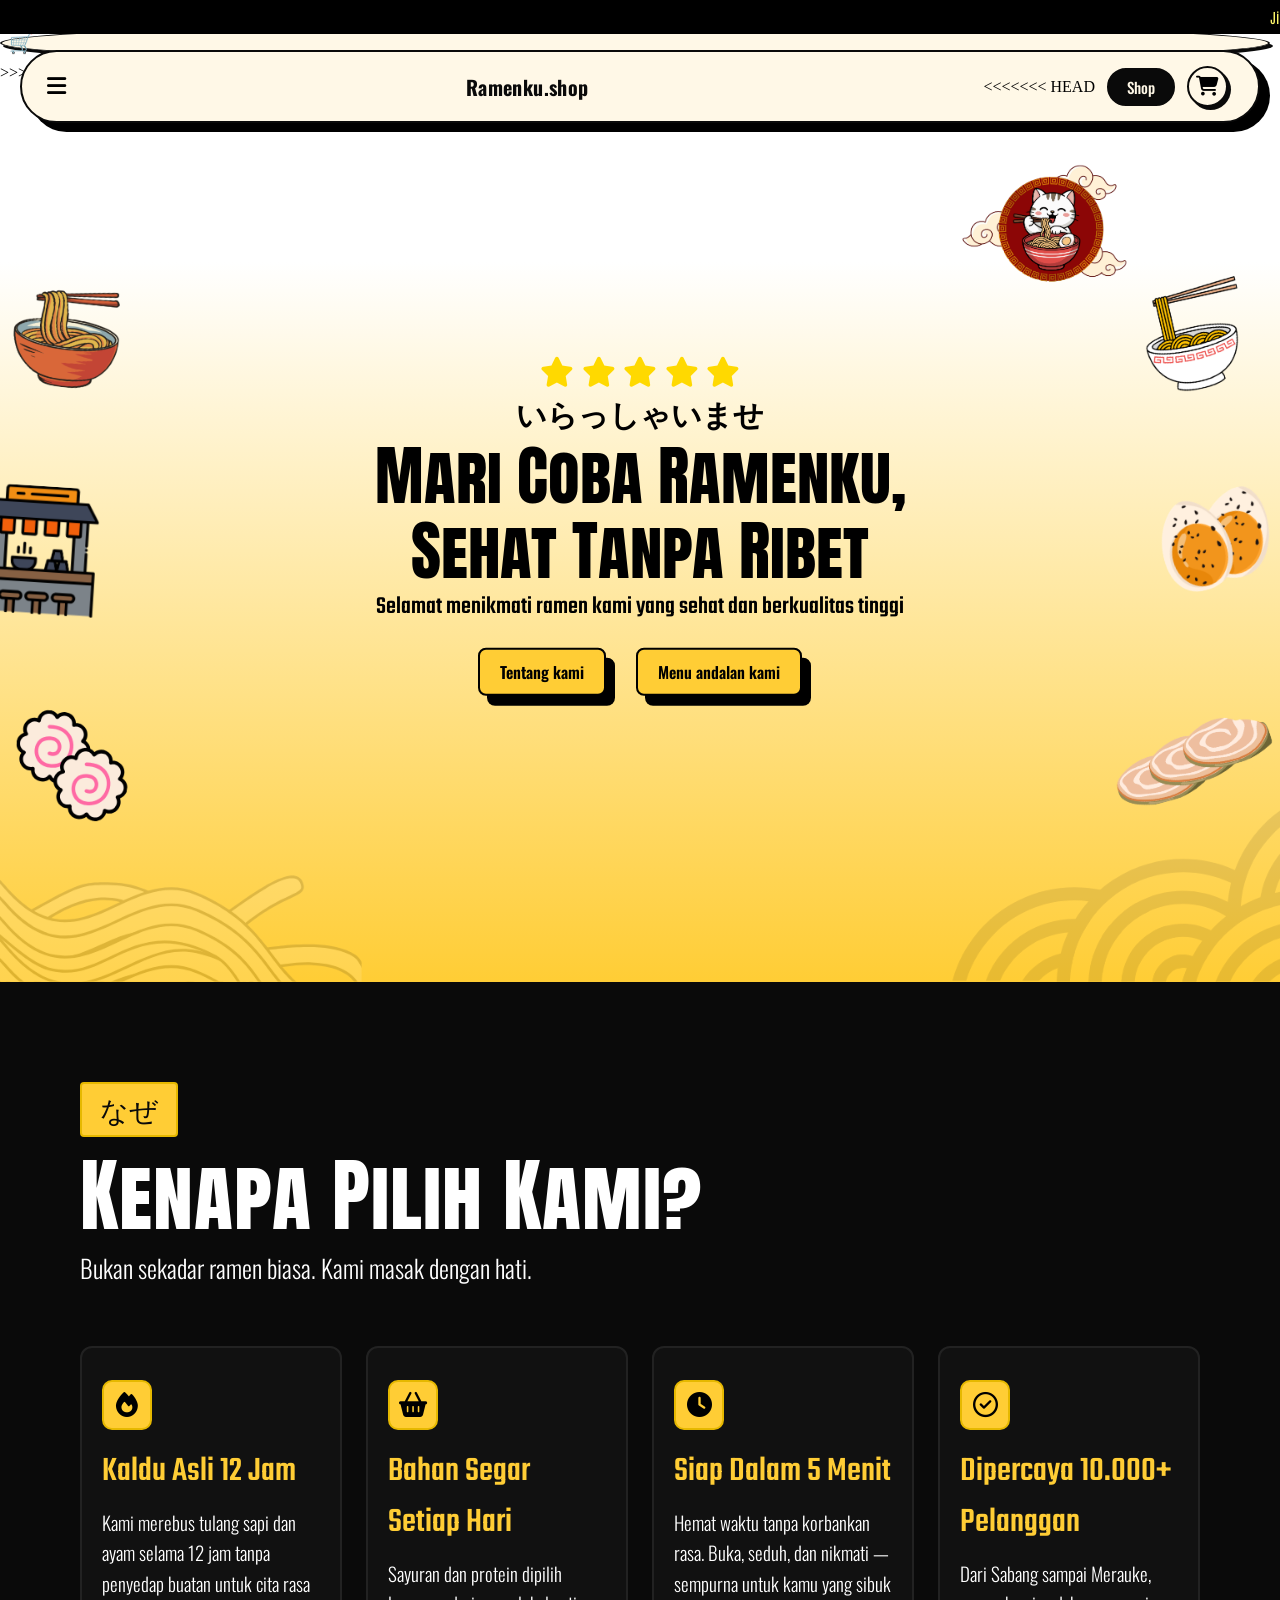
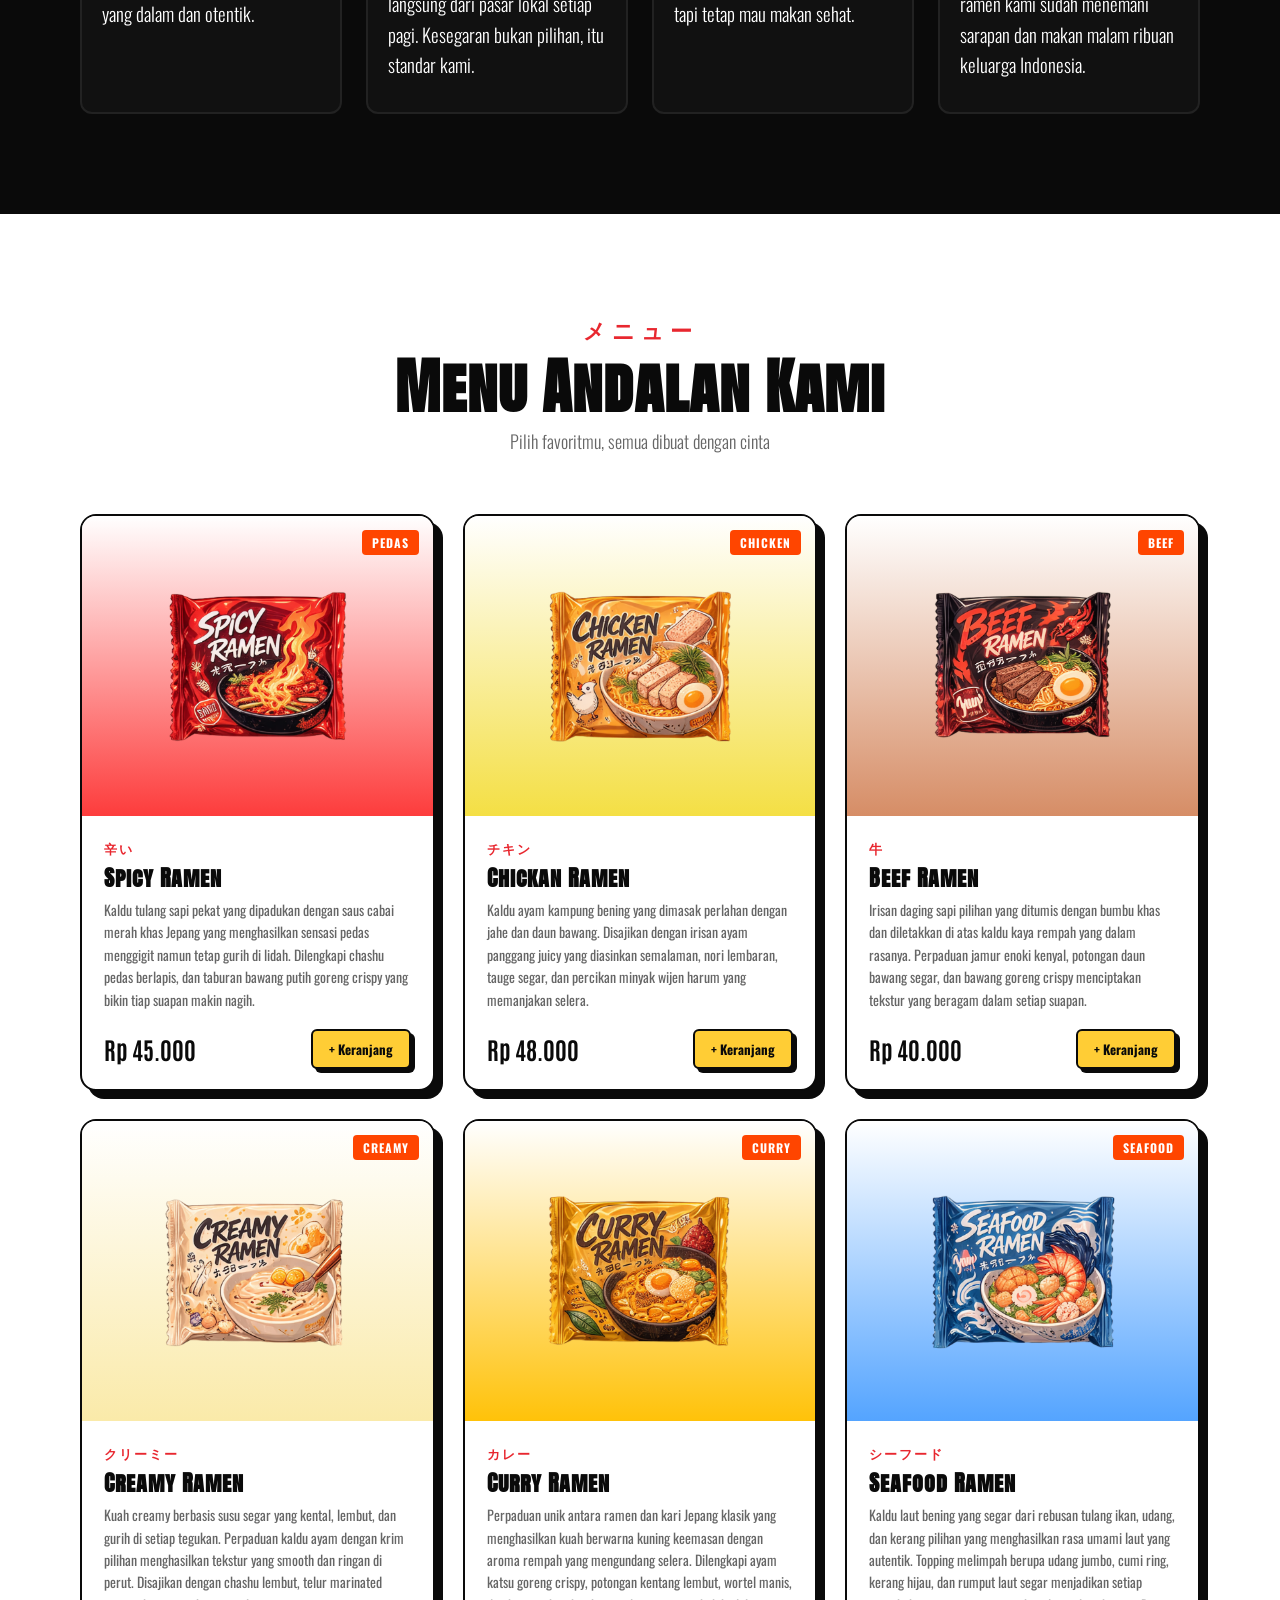
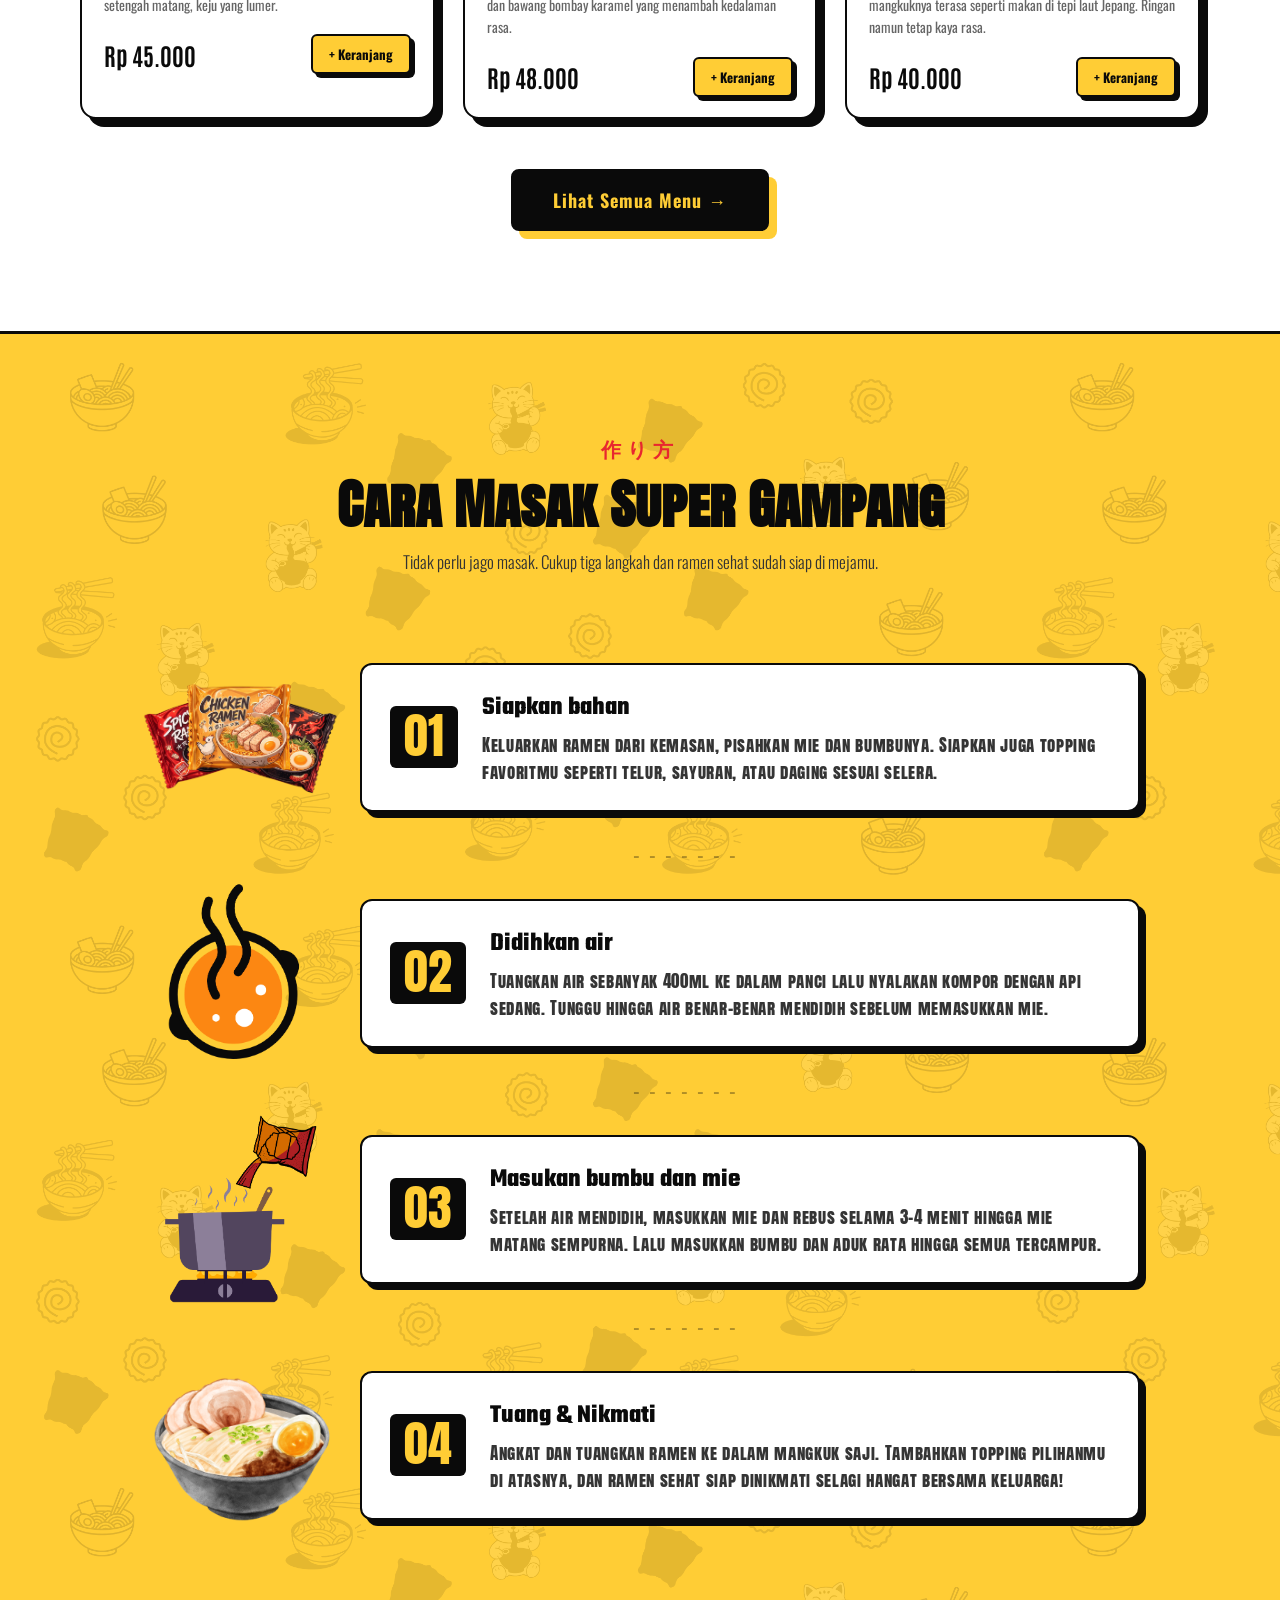
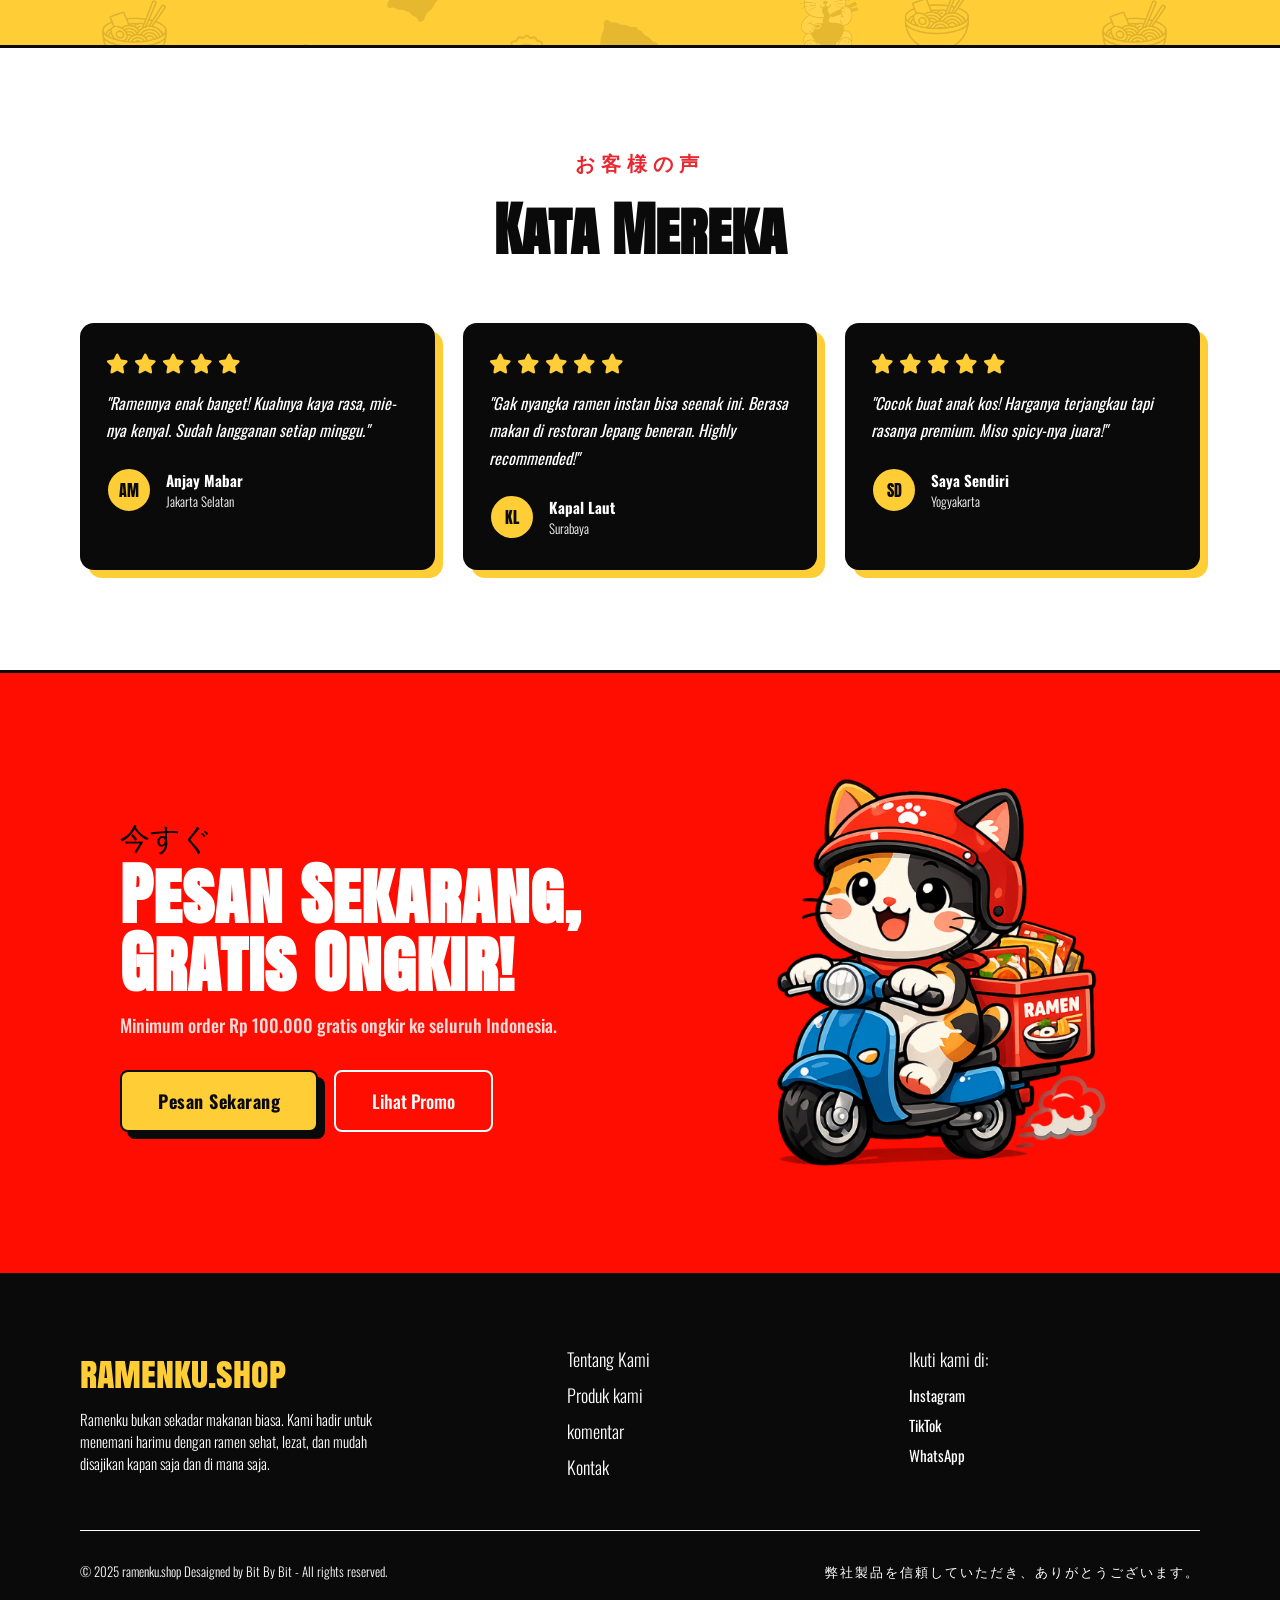
==== commit 32ba3b5f: "aku ganti semua icon pakai awesome, css, js kamu aku ubah dikit" ====
--- a/index.html
+++ b/index.html
@@ -63,6 +63,7 @@
       </button>
       <p class="brand">Ramenku.shop</p>
       <div class="nav-right">
+<<<<<<< HEAD
         <a class="shop-link" href="#">Shop</a>
         <div class="cart-icon" onclick="toggleCart()">
           <i class="fa-solid fa-cart-shopping"></i>
@@ -87,6 +88,32 @@
         <button class="checkout-btn">Checkout</button>
       </div>
     </div>
+=======
+  <a class="shop-link" href="#">Shop</a>
+
+  <div class="cart-icon" onclick="toggleCart()">
+  🛒
+</div>
+</div>
+    </nav>
+
+    <!-- CART SIDEBAR -->
+<div class="cart-sidebar" id="cartSidebar">
+  <div class="cart-header">
+    <h2>Cart</h2>
+    <button onclick="toggleCart()">✕</button>
+  </div>
+
+  <div class="cart-content" id="cartContent">
+    <p class="empty-text">Your cart is empty</p>
+  </div>
+
+  <div class="cart-footer">
+    <p>Subtotal: Rp 0</p>
+    <button class="checkout-btn">Checkout</button>
+  </div>
+</div>
+>>>>>>> 463469ecbbdd77402744dbbfc59f1d9107ec2955
 
     <!-- overlay -->
     <div class="sidebar-overlay" onclick="toggleSidebar()"></div>
@@ -234,7 +261,9 @@
             </p>
             <div class="menu-footer">
               <span class="menu-price">Rp 45.000</span>
-              <button class="menu-btn">+ Keranjang</button>
+              <button class="menu-btn" onclick="addToCart('Spicy Ramen', 45000)">
+              + Keranjang 
+              </button>
             </div>
           </div>
         </article>
@@ -264,7 +293,9 @@
             </p>
             <div class="menu-footer">
               <span class="menu-price">Rp 48.000</span>
-              <button class="menu-btn">+ Keranjang</button>
+              <button class="menu-btn" onclick="addToCart('Chicken Ramen', 48000)">
+                + Keranjang
+              </button>
             </div>
           </div>
         </article>
@@ -294,7 +325,9 @@
             </p>
             <div class="menu-footer">
               <span class="menu-price">Rp 40.000</span>
-              <button class="menu-btn">+ Keranjang</button>
+              <button class="menu-btn" onclick="addToCart('Beef Ramen', 40000)">
+                + Keranjang
+              </button>
             </div>
           </div>
         </article>
@@ -325,7 +358,9 @@
             </p>
             <div class="menu-footer">
               <span class="menu-price">Rp 45.000</span>
-              <button class="menu-btn">+ Keranjang</button>
+              <button class="menu-btn" onclick="addToCart('Creamy Ramen', 45000)">
+                + Keranjang
+              </button>
             </div>
           </div>
         </article>
@@ -356,7 +391,9 @@
             </p>
             <div class="menu-footer">
               <span class="menu-price">Rp 48.000</span>
-              <button class="menu-btn">+ Keranjang</button>
+              <button class="menu-btn" onclick="addToCart('Curry Ramen', 48000)">
+                + Keranjang
+              </button>
             </div>
           </div>
         </article>
@@ -387,7 +424,9 @@
             </p>
             <div class="menu-footer">
               <span class="menu-price">Rp 40.000</span>
-              <button class="menu-btn">+ Keranjang</button>
+              <button class="menu-btn" onclick="addToCart('Seafood Ramen', 40000)">
+                + Keranjang
+              </button>
             </div>
           </div>
         </article>
--- a/style.css
+++ b/style.css
@@ -123,6 +123,7 @@
   padding: 0 5px;
 }
 
+
 /* .brand {
   font-size: 18px;
   font-weight: bold;
@@ -150,6 +151,147 @@
   transition:
     background 0.15s,
     color 0.15s;
+}
+
+.nav-right {
+  display: flex;
+  align-items: center;
+  gap: 20px;
+}
+
+.cart-icon {
+  font-size: 20px;
+  cursor: pointer;
+  border: 2px solid var(--black);
+  border-radius: 50%;
+  padding: 6px;
+  background: var(--cream);
+  box-shadow: 3px 3px 0 var(--black);
+  transition: all 0.15s ease;
+}
+
+.cart-icon:hover {
+  background: var(--yellow);
+  transform: translate(-2px, -2px);
+  box-shadow: 5px 5px 0 var(--black);
+}
+
+
+/* CART SIDEBAR */
+.cart-sidebar {
+  position: fixed;
+  top: 0;
+  right: -100%; 
+  width: min(420px, 90%);
+  height: 100vh;
+  background: var(--cream);
+  border-left: 2px solid var(--black);
+  box-shadow: -6px 0 0 var(--black);
+  z-index: 9999; 
+  transition: right 0.5s ease;
+  font-family: "Oswald", sans-serif;
+}
+
+.cart-sidebar.active {
+  right: 0;
+}
+
+.cart-header {
+  display: flex;
+  justify-content: space-between;
+  align-items: center;
+  padding: 16px;
+  border-bottom: 2px solid var(--black);
+  font-family: var(--font2);
+}
+
+.cart-header h2 {
+  font-family: "Anton SC", sans-serif;
+  font-size: 24px;
+  letter-spacing: 1px;
+}
+
+.cart-item-name {
+  font-family: "Oswald", sans-serif;
+  font-weight: 600;
+}
+
+.cart-item-price {
+  font-family: "Teko", sans-serif;
+  font-size: 18px;
+}
+
+.cart-header button {
+  border: 2px solid var(--black);
+  background: var(--yellow);
+  padding: 6px 12px;
+  cursor: pointer;
+  box-shadow: 4px 4px 0 var(--black);
+  font-weight: bold;
+  transition: all 0.20s ease;
+}
+
+
+.cart-header button:active {
+  transform: translate(4px, 4px);
+  box-shadow: 0px 0px 0 var(--black);
+}
+
+.cart-overlay {
+  position: fixed;
+  inset: 0;
+  background: rgba(0,0,0,0.4);
+  z-index: 9998;
+  display: none;
+}
+
+.cart-overlay.active {
+  display: block;
+}
+
+
+.cart-content {
+  flex: 1;
+  padding: 20px;
+  overflow-y: auto;
+}
+
+.empty-text {
+  text-align: center;
+  margin-top: 60px;
+  font-family: var(--font3);
+}
+
+
+.cart-footer {
+  padding: 16px;
+  border-top: 2px solid var(--black);
+}
+
+.checkout-btn {
+  width: 100%;
+  padding: 10px;
+  background: var(--yellow);
+  border: 2px solid var(--black);
+  font-family: var(--font3);
+  cursor: pointer;
+  box-shadow: 4px 4px 0 var(--black);
+}
+
+.cart-item {
+  display: flex;
+  justify-content: space-between;
+  align-items: center;
+  margin-bottom: 15px;
+}
+
+.remove-btn {
+  background: #ffd54f;
+  border: none;
+  padding: 5px 10px;
+  cursor: pointer;
+  border-radius: 8px;
+  font-weight: bold;
 }
 
 .shop-link:hover {
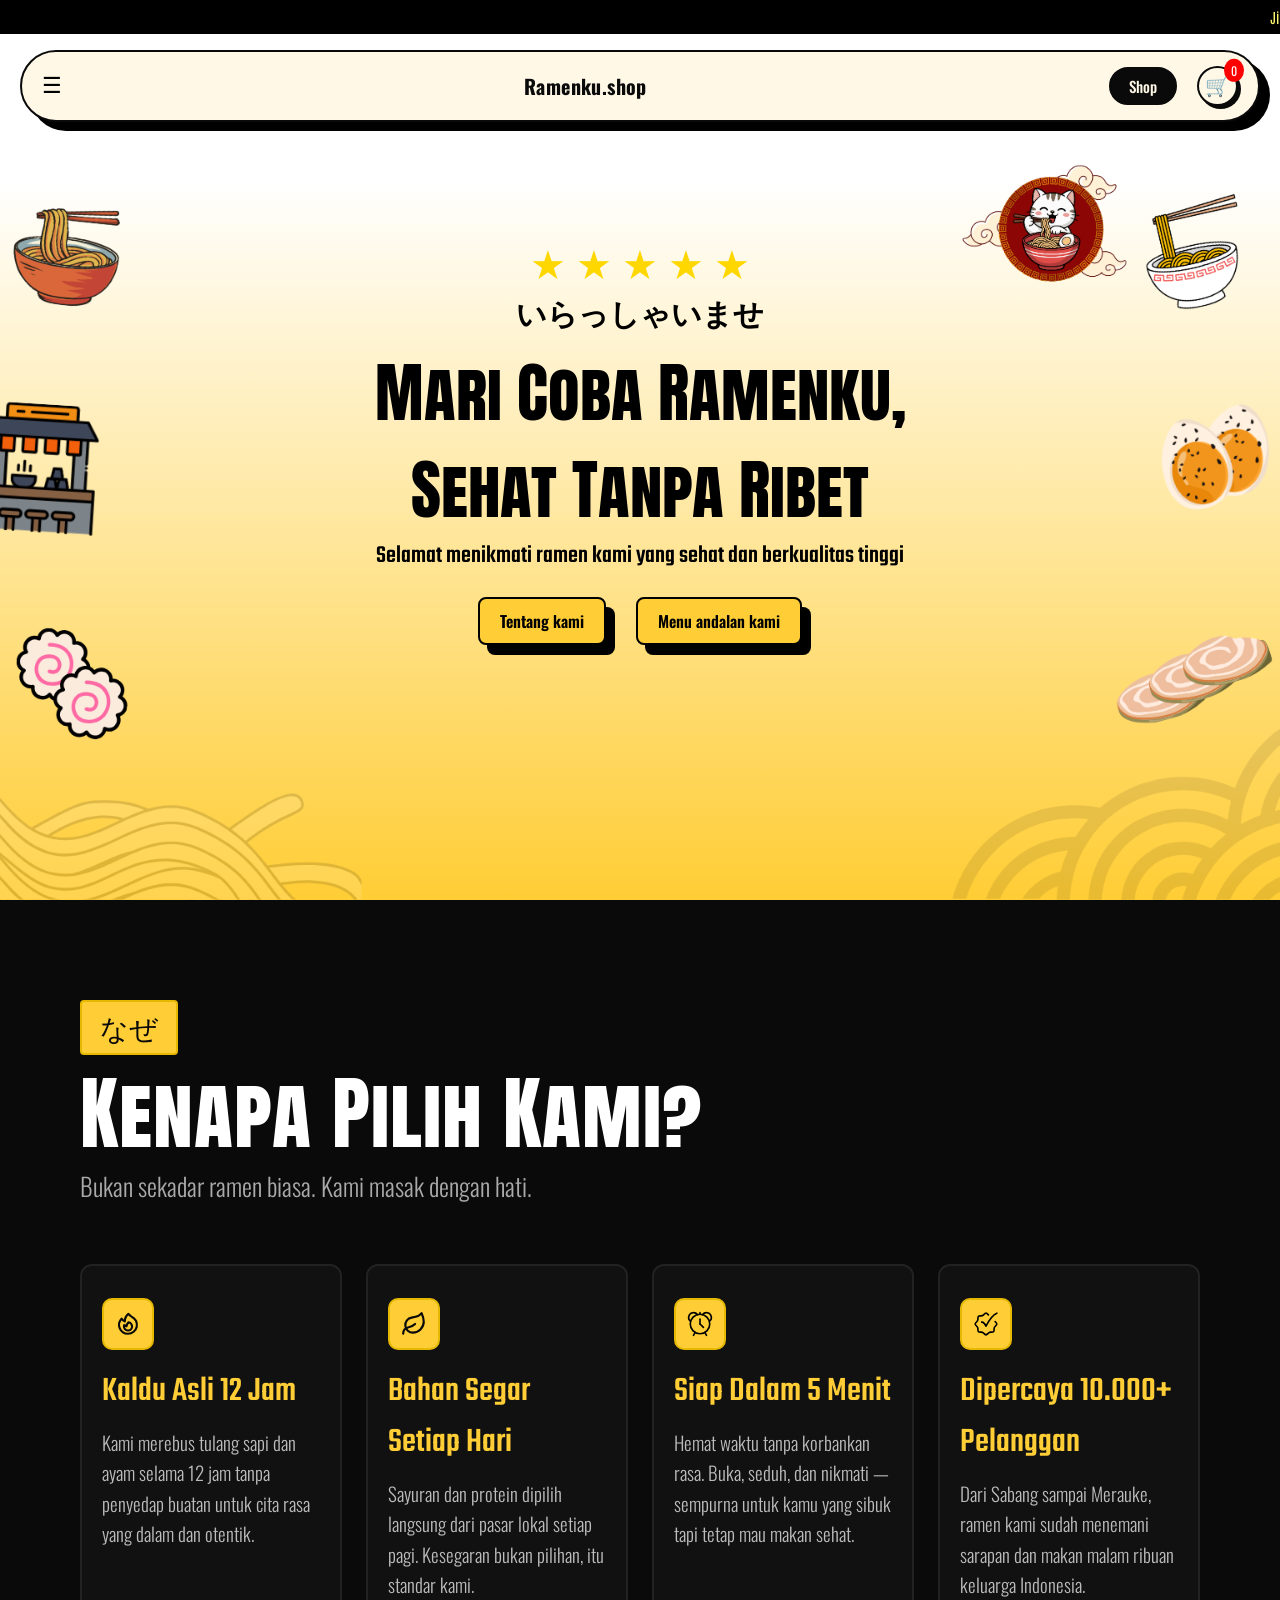
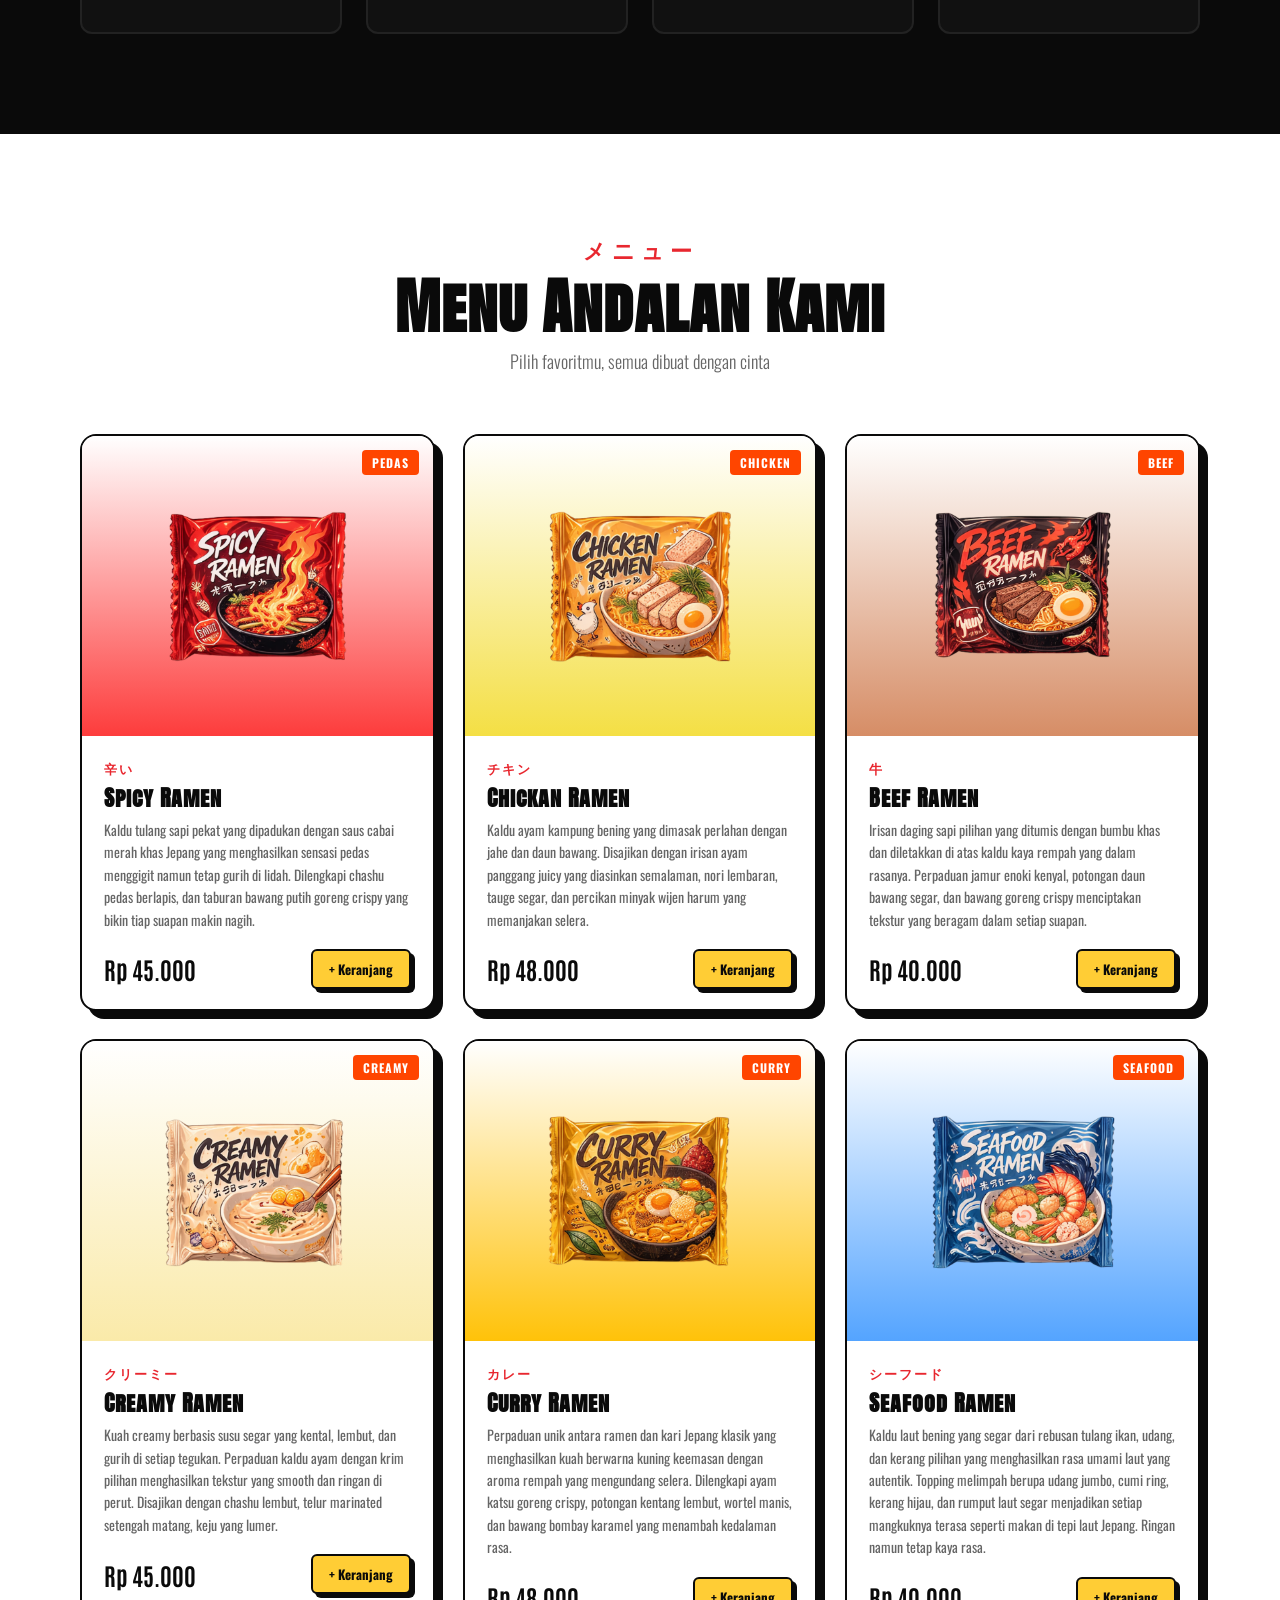
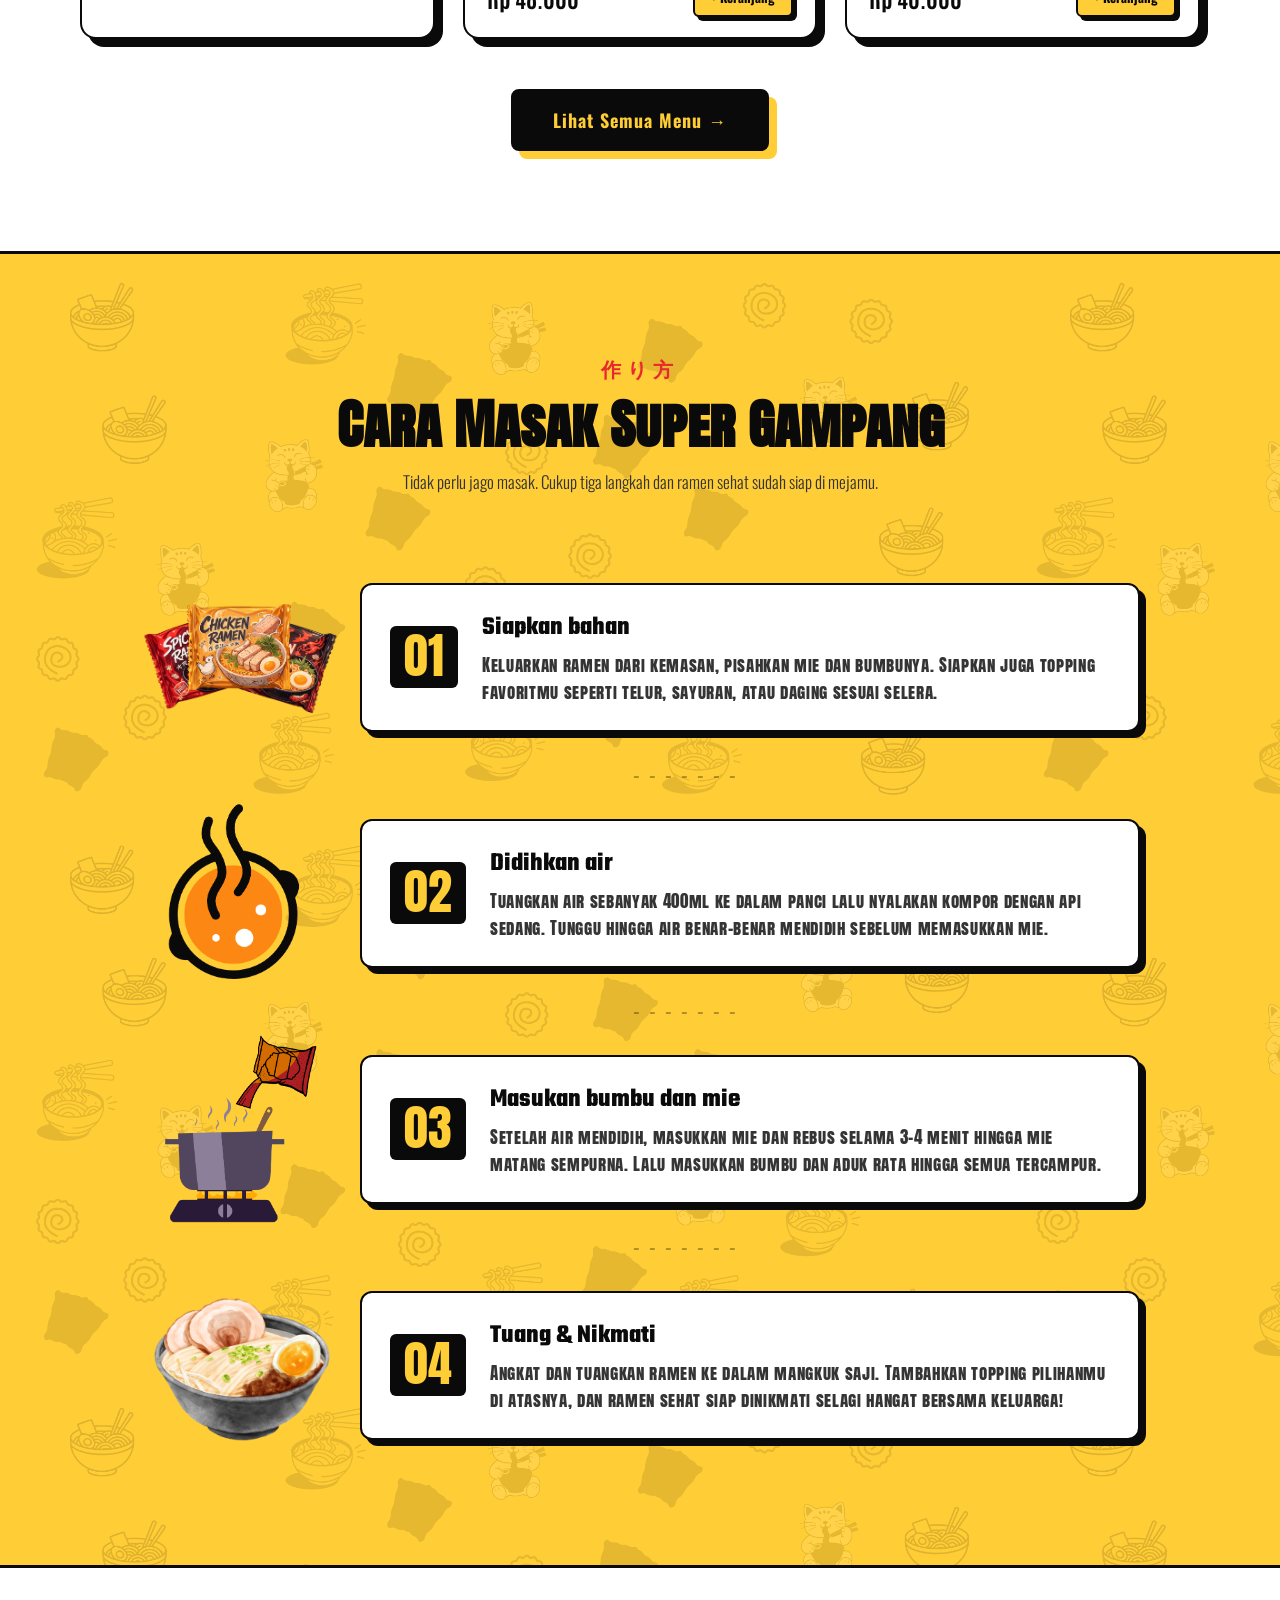
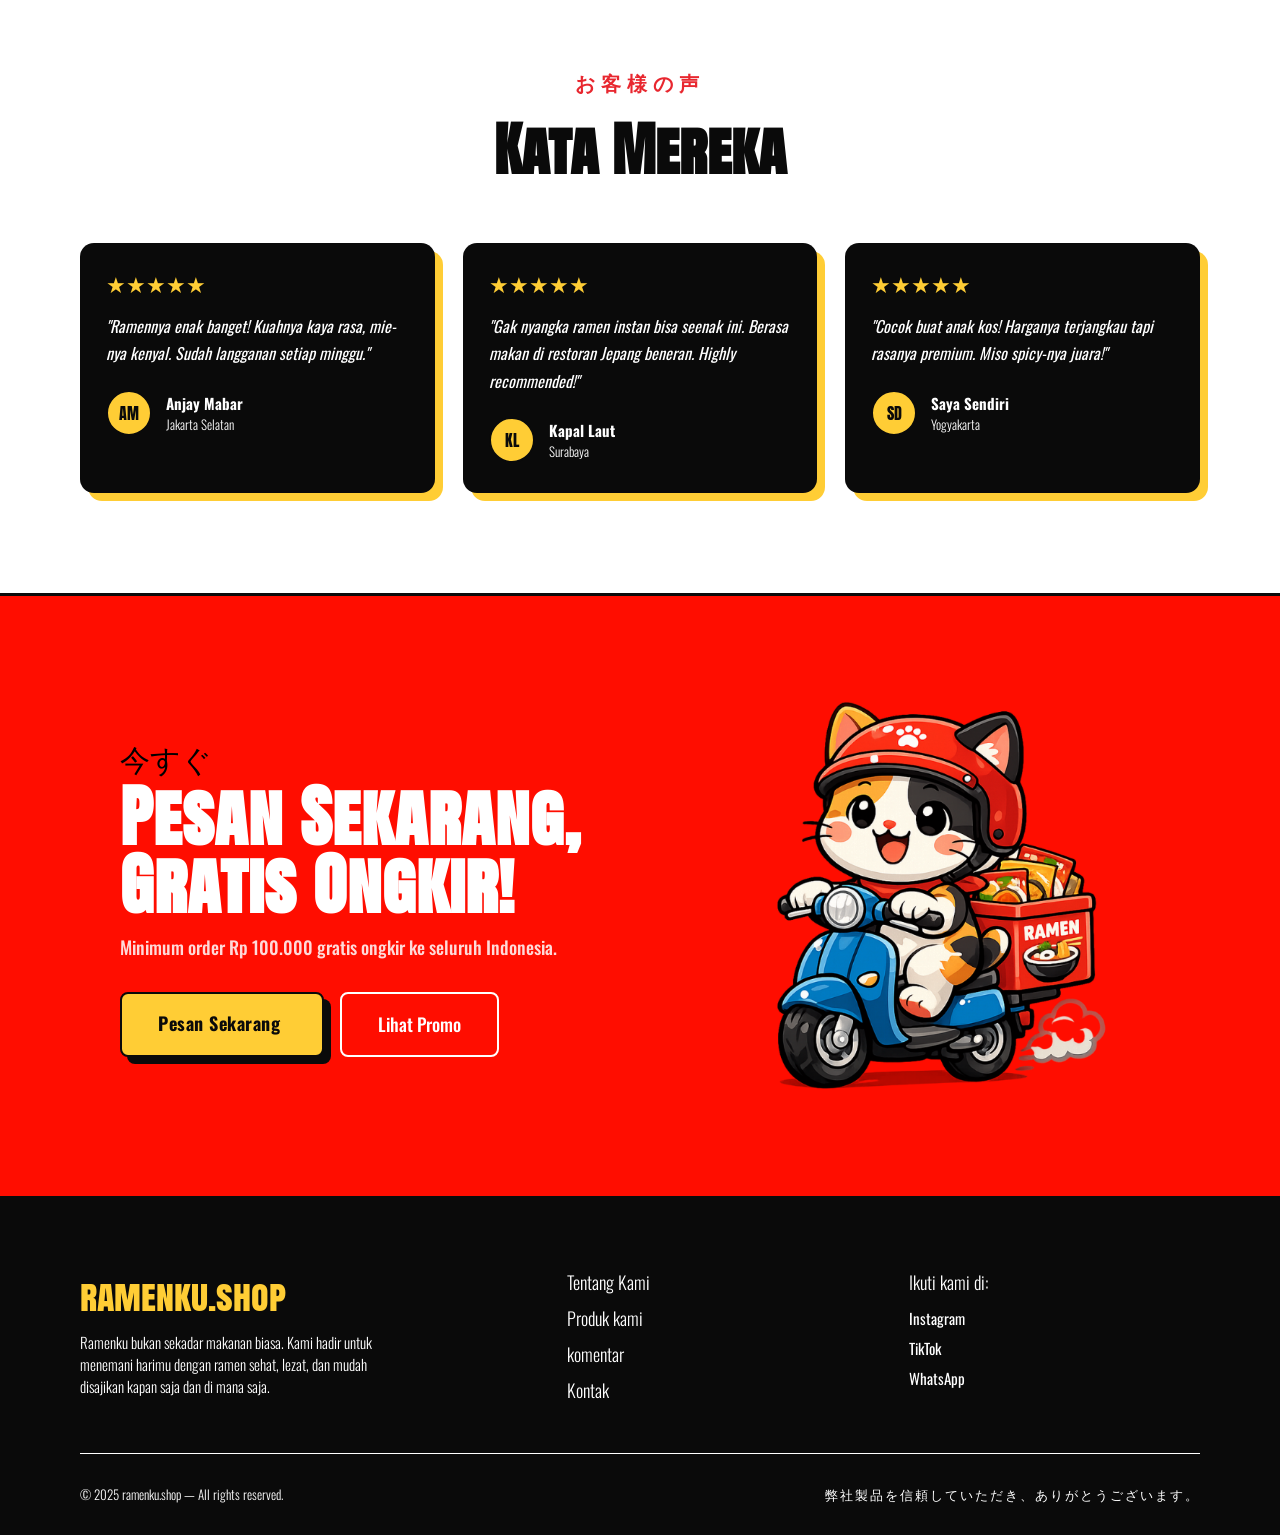
==== commit f9df6798: "nambah js cart, pokoknya masih per-cartan" ====
--- a/index.html
+++ b/index.html
@@ -38,12 +38,6 @@
       href="https://fonts.googleapis.com/css2?family=Antonio:wght@100..700&family=Oswald:wght@200..700&family=Teko:wght@300..700&display=swap"
       rel="stylesheet"
     />
-
-    <!-- icon awesome -->
-    <link
-      rel="stylesheet"
-      href="https://cdnjs.cloudflare.com/ajax/libs/font-awesome/6.5.0/css/all.min.css"
-    />
   </head>
   <body>
     <!-- top bar -->
@@ -58,41 +52,14 @@
 
     <!-- navigasi -->
     <nav class="navbar">
-      <button class="hamburger" onclick="toggleSidebar()">
-        <i class="fa-solid fa-bars"></i>
-      </button>
+      <button class="hamburger" onclick="toggleSidebar()">&#9776;</button>
       <p class="brand">Ramenku.shop</p>
       <div class="nav-right">
-<<<<<<< HEAD
-        <a class="shop-link" href="#">Shop</a>
-        <div class="cart-icon" onclick="toggleCart()">
-          <i class="fa-solid fa-cart-shopping"></i>
-        </div>
-      </div>
-    </nav>
-
-    <!-- cart sidebar -->
-    <div class="cart-overlay" id="cartOverlay" onclick="toggleCart()"></div>
-    <div class="cart-sidebar" id="cartSidebar">
-      <div class="cart-header">
-        <h2>Pesanan Anda</h2>
-        <button onclick="toggleCart()">✕</button>
-      </div>
-
-      <div class="cart-content" id="cartContent">
-        <p class="empty-text">Anda Belum Memesan</p>
-      </div>
-
-      <div class="cart-footer">
-        <p>Total: Rp 0</p>
-        <button class="checkout-btn">Checkout</button>
-      </div>
-    </div>
-=======
   <a class="shop-link" href="#">Shop</a>
 
   <div class="cart-icon" onclick="toggleCart()">
   🛒
+  <span class="cart-badge" id="cartBadge">0</span>
 </div>
 </div>
     </nav>
@@ -113,7 +80,6 @@
     <button class="checkout-btn">Checkout</button>
   </div>
 </div>
->>>>>>> 463469ecbbdd77402744dbbfc59f1d9107ec2955
 
     <!-- overlay -->
     <div class="sidebar-overlay" onclick="toggleSidebar()"></div>
@@ -123,9 +89,7 @@
       <div class="sidebar-header">
         <img src="img/logo.png" alt="logo" class="sidebar-logo" />
         <p class="sidebar-brand">Ramenku.shop</p>
-        <button class="sidebar-close" onclick="toggleSidebar()">
-          &#10005;
-        </button>
+        <button class="sidebar-close" onclick="toggleSidebar()">&#10005;</button>
       </div>
 
       <nav class="sidebar-nav">
@@ -139,13 +103,56 @@
 
       <div class="sidebar-socmed">
         <a href="#" class="socmed-icon">
-          <i class="fa-brands fa-instagram"></i>
+          <svg
+            xmlns="http://www.w3.org/2000/svg"
+            width="20"
+            height="20"
+            viewBox="0 0 24 24"
+            fill="none"
+            stroke="currentColor"
+            stroke-width="2"
+            stroke-linecap="round"
+            stroke-linejoin="round"
+          >
+            <rect width="20" height="20" x="2" y="2" rx="5" />
+            <path d="M16 11.37A4 4 0 1 1 12.63 8 4 4 0 0 1 16 11.37z" />
+            <line x1="17.5" x2="17.51" y1="6.5" y2="6.5" />
+          </svg>
         </a>
         <a href="#" class="socmed-icon">
-          <i class="fa-brands fa-youtube"></i>
+          <svg
+            xmlns="http://www.w3.org/2000/svg"
+            width="20"
+            height="20"
+            viewBox="0 0 24 24"
+            fill="none"
+            stroke="currentColor"
+            stroke-width="2"
+            stroke-linecap="round"
+            stroke-linejoin="round"
+          >
+            <path
+              d="M22.54 6.42a2.78 2.78 0 0 0-1.95-1.96C18.88 4 12 4 12 4s-6.88 0-8.59.46a2.78 2.78 0 0 0-1.95 1.96A29 29 0 0 0 1 12a29 29 0 0 0 .46 5.58A2.78 2.78 0 0 0 3.41 19.6C5.12 20 12 20 12 20s6.88 0 8.59-.46a2.78 2.78 0 0 0 1.95-1.95A29 29 0 0 0 23 12a29 29 0 0 0-.46-5.58z"
+            />
+            <polygon points="9.75 15.02 15.5 12 9.75 8.98 9.75 15.02" />
+          </svg>
         </a>
         <a href="#" class="socmed-icon">
-          <i class="fa-brands fa-facebook-f"></i>
+          <svg
+            xmlns="http://www.w3.org/2000/svg"
+            width="20"
+            height="20"
+            viewBox="0 0 24 24"
+            fill="none"
+            stroke="currentColor"
+            stroke-width="2"
+            stroke-linecap="round"
+            stroke-linejoin="round"
+          >
+            <path
+              d="M18 2h-3a5 5 0 0 0-5 5v3H7v4h3v8h4v-8h3l1-4h-4V7a1 1 0 0 1 1-1h3z"
+            />
+          </svg>
         </a>
       </div>
     </aside>
@@ -155,13 +162,7 @@
       <img class="bg-image" src="img/bg.png" alt="background" />
       <main class="title">
         <header>
-          <span class="star">
-            <i class="fa-solid fa-star"></i>
-            <i class="fa-solid fa-star"></i>
-            <i class="fa-solid fa-star"></i>
-            <i class="fa-solid fa-star"></i>
-            <i class="fa-solid fa-star"></i>
-          </span>
+          <span class="star"> &#9733; &#9733; &#9733; &#9733; &#9733; </span>
           <p class="header-up">いらっしゃいませ</p>
           <h1 class="header-title">Mari Coba Ramenku, Sehat Tanpa Ribet</h1>
           <p class="header-under">
@@ -172,7 +173,7 @@
         </header>
       </main>
     </section>
-    <!-- &#9733; &#9733; &#9733; &#9733; &#9733; -->
+
     <!-- keunggulan -->
     <section class="superiority">
       <div class="superiority-badge">
@@ -186,7 +187,25 @@
       <div class="superiority-grid">
         <article class="superiority-card k1">
           <div class="k-icon">
-            <i class="fa-solid fa-fire"></i>
+            <svg
+              xmlns="http://www.w3.org/2000/svg"
+              fill="none"
+              viewBox="0 0 24 24"
+              stroke-width="1.5"
+              stroke="currentColor"
+              class="size-6"
+            >
+              <path
+                stroke-linecap="round"
+                stroke-linejoin="round"
+                d="M15.362 5.214A8.252 8.252 0 0 1 12 21 8.25 8.25 0 0 1 6.038 7.047 8.287 8.287 0 0 0 9 9.601a8.983 8.983 0 0 1 3.361-6.867 8.21 8.21 0 0 0 3 2.48Z"
+              />
+              <path
+                stroke-linecap="round"
+                stroke-linejoin="round"
+                d="M12 18a3.75 3.75 0 0 0 .495-7.468 5.99 5.99 0 0 0-1.925 3.547 5.975 5.975 0 0 1-2.133-1.001A3.75 3.75 0 0 0 12 18Z"
+              />
+            </svg>
           </div>
           <h3>Kaldu Asli 12 Jam</h3>
           <p>
@@ -196,7 +215,23 @@
         </article>
         <article class="superiority-card k2">
           <div class="k-icon">
-            <i class="fa-solid fa-basket-shopping"></i>
+            <svg
+              xmlns="http://www.w3.org/2000/svg"
+              width="24"
+              height="24"
+              viewBox="0 0 24 24"
+              fill="none"
+              stroke="currentColor"
+              stroke-width="2"
+              stroke-linecap="round"
+              stroke-linejoin="round"
+              class="lucide lucide-leaf-icon lucide-leaf"
+            >
+              <path
+                d="M11 20A7 7 0 0 1 9.8 6.1C15.5 5 17 4.48 19 2c1 2 2 4.18 2 8 0 5.5-4.78 10-10 10Z"
+              />
+              <path d="M2 21c0-3 1.85-5.36 5.08-6C9.5 14.52 12 13 13 12" />
+            </svg>
           </div>
           <h3>Bahan Segar Setiap Hari</h3>
           <p>
@@ -206,7 +241,59 @@
         </article>
         <article class="superiority-card k3">
           <div class="k-icon">
-            <i class="fa-solid fa-clock"></i>
+            <svg
+              xmlns="http://www.w3.org/2000/svg"
+              width="200"
+              height="200"
+              viewBox="0 0 256 256"
+              fill="#000000"
+            >
+              <g
+                id="galaClock0"
+                fill="none"
+                stroke="#000000"
+                stroke-dasharray="none"
+                stroke-linecap="round"
+                stroke-linejoin="round"
+                stroke-miterlimit="4"
+                stroke-width="16"
+              >
+                <path
+                  id="galaClock1"
+                  stroke-opacity="1"
+                  d="M 80.039519,211.06969 64.056987,239.90745"
+                />
+                <path
+                  id="galaClock2"
+                  stroke-opacity="1"
+                  d="m 175.96058,211.06969 15.98254,28.83776"
+                />
+                <circle id="galaClock3" cx="128" cy="128.007" r="95.915" />
+                <path
+                  id="galaClock4"
+                  d="M 35.294352,102.43866 A 47.957299,47.957299 0 0 1 17.212686,53.792007 47.957299,47.957299 0 0 1 53.990946,17.175027 47.957299,47.957299 0 0 1 102.55767,35.470309"
+                />
+                <path
+                  id="galaClock5"
+                  stroke-opacity="1"
+                  d="m 127.99967,32.092482 3.8e-4,-15.985761"
+                />
+                <path
+                  id="galaClock6"
+                  stroke-opacity="1"
+                  d="M 128.00005,80.049788 V 128.00708"
+                />
+                <path
+                  id="galaClock7"
+                  stroke-opacity="1"
+                  d="m 128.00005,128.00708 33.91093,33.91093"
+                />
+                <path
+                  id="galaClock8"
+                  d="M 220.70575,102.43866 A 47.957299,47.957299 0 0 0 238.78742,53.792007 47.957299,47.957299 0 0 0 202.00916,17.175027 47.957299,47.957299 0 0 0 153.44244,35.470309"
+                />
+              </g>
+            </svg>
           </div>
           <h3>Siap Dalam 5 Menit</h3>
           <p>
@@ -216,7 +303,27 @@
         </article>
         <article class="superiority-card k4">
           <div class="k-icon">
-            <i class="fa-regular fa-circle-check"></i>
+            <svg
+              xmlns="http://www.w3.org/2000/svg"
+              width="200"
+              height="200"
+              viewBox="0 0 24 24"
+              fill="#000000"
+            >
+              <g
+                fill="none"
+                stroke="#000000"
+                stroke-linecap="round"
+                stroke-linejoin="round"
+                stroke-width="1.5"
+                color="currentColor"
+              >
+                <path
+                  d="M14.262 3.6C13.196 2.532 12.662 2 12 2s-1.196.533-2.262 1.6c-.64.64-1.274.936-2.186.936c-.796 0-1.93-.154-2.552.473c-.618.623-.464 1.752-.464 2.543c0 .912-.297 1.546-.937 2.186C2.533 10.804 2 11.338 2 12s.533 1.196 1.6 2.262c.716.717.936 1.18.936 2.186c0 .796-.154 1.93.473 2.552c.623.617 1.752.464 2.543.464c.971 0 1.44.19 2.133.883c.59.59 1.381 1.653 2.315 1.653s1.725-1.063 2.315-1.653c.694-.693 1.162-.883 2.133-.883c.791 0 1.92.154 2.543-.464m1.41-9.262C21.467 10.804 22 11.338 22 12s-.533 1.196-1.6 2.262c-.716.717-.936 1.18-.936 2.186c0 .796.154 1.93-.473 2.552m0 0H19"
+                />
+                <path d="M8 10.308S10.25 10 12 14c0 0 5.059-10 10-12" />
+              </g>
+            </svg>
           </div>
           <h3>Dipercaya 10.000+ Pelanggan</h3>
           <p>
@@ -527,13 +634,7 @@
 
       <div class="testi-grid">
         <article class="testi-card">
-          <div class="testi-stars">
-            <i class="fa-solid fa-star"></i>
-            <i class="fa-solid fa-star"></i>
-            <i class="fa-solid fa-star"></i>
-            <i class="fa-solid fa-star"></i>
-            <i class="fa-solid fa-star"></i>
-          </div>
+          <div class="testi-stars">&#9733;&#9733;&#9733;&#9733;&#9733;</div>
           <p class="testi-text">
             "Ramennya enak banget! Kuahnya kaya rasa, mie-nya kenyal. Sudah
             langganan setiap minggu."
@@ -548,13 +649,7 @@
         </article>
 
         <article class="testi-card">
-          <div class="testi-stars">
-            <i class="fa-solid fa-star"></i>
-            <i class="fa-solid fa-star"></i>
-            <i class="fa-solid fa-star"></i>
-            <i class="fa-solid fa-star"></i>
-            <i class="fa-solid fa-star"></i>
-          </div>
+          <div class="testi-stars">&#9733;&#9733;&#9733;&#9733;&#9733;</div>
           <p class="testi-text">
             "Gak nyangka ramen instan bisa seenak ini. Berasa makan di restoran
             Jepang beneran. Highly recommended!"
@@ -569,13 +664,7 @@
         </article>
 
         <article class="testi-card">
-          <div class="testi-stars">
-            <i class="fa-solid fa-star"></i>
-            <i class="fa-solid fa-star"></i>
-            <i class="fa-solid fa-star"></i>
-            <i class="fa-solid fa-star"></i>
-            <i class="fa-solid fa-star"></i>
-          </div>
+          <div class="testi-stars">&#9733;&#9733;&#9733;&#9733;&#9733;</div>
           <p class="testi-text">
             "Cocok buat anak kos! Harganya terjangkau tapi rasanya premium. Miso
             spicy-nya juara!"
@@ -640,10 +729,7 @@
         </div>
       </div>
       <div class="footer-bottom">
-        <p>
-          &copy; 2025 ramenku.shop Desaigned by Bit By Bit - All rights
-          reserved.
-        </p>
+        <p>&copy; 2025 ramenku.shop — All rights reserved.</p>
         <p class="footer-jp">
           弊社製品を信頼していただき、ありがとうございます。
         </p>
--- a/style.css
+++ b/style.css
@@ -24,10 +24,6 @@
   margin: 0;
   padding: 0;
   box-sizing: border-box;
-  outline: none;
-  -webkit-tap-highlight-color: transparent;
-  -webkit-user-select: none;
-  user-select: none;
 }
 
 body {
@@ -120,7 +116,6 @@
   border: none;
   cursor: pointer;
   color: black;
-  padding: 0 5px;
 }
 
 
@@ -174,6 +169,62 @@
   background: var(--yellow);
   transform: translate(-2px, -2px);
   box-shadow: 5px 5px 0 var(--black);
+}
+
+.cart-icon:hover {
+  transform: scale(1.1);
+}
+
+.cart-icon {
+  display: inline-block;
+  position: relative;
+}
+
+.cart-badge {
+  position: absolute;
+  top: 0;
+  right: 0;
+  transform: translate(40%, -40%); 
+  background: red;
+  color: white;
+  font-size: 12px;
+  padding: 3px 7px;
+  border-radius: 50%;
+  font-family: "Oswald", sans-serif;
+}
+
+/*kuantitas cartnya*/
+.qty-control {
+  display: flex;
+  align-items: center;
+  gap: 12px;
+  margin-top: 8px;
+  border: 1px solid #ddd;
+  padding: 5px 10px;
+  border-radius: 8px;
+  width: fit-content;
+}
+
+.qty-control button {
+  width: 28px;
+  height: 28px;
+  border: none;
+  background: #ffd700;
+  font-weight: bold;
+  cursor: pointer;
+  border-radius: 6px;
+  transition: 0.2s;
+}
+
+.qty-control button:hover {
+  transform: scale(1.1);
+}
+
+.qty-control span {
+  min-width: 20px;
+  text-align: center;
+  font-family: "Oswald", sans-serif;
+  font-size: 16px;
 }
 
 
@@ -300,118 +351,6 @@
   border-color: var(--black);
 }
 
-/* cart icon nav */
-.nav-right {
-  display: flex;
-  align-items: center;
-  gap: 12px;
-}
-
-.cart-icon {
-  font-size: 20px;
-  cursor: pointer;
-  border: 2px solid var(--black);
-  border-radius: 50%;
-  padding: 7px;
-  margin-right: 10px;
-  background: var(--cream);
-  box-shadow: 3px 3px 0 var(--black);
-  transition: all 0.15s ease;
-}
-
-.cart-icon:hover {
-  background: var(--yellow);
-  transform: translate(-2px, -2px);
-  box-shadow: 5px 5px 0 var(--black);
-}
-
-/* CART SIDEBAR */
-.cart-overlay {
-  display: none;
-  position: fixed;
-  inset: 0;
-  background: rgba(0, 0, 0, 0.5);
-  z-index: 998;
-}
-
-.cart-overlay.active {
-  display: block;
-}
-
-.cart-sidebar {
-  position: fixed;
-  top: 0;
-  right: -100vh;
-  width: 500px;
-  height: 100vh;
-  background: var(--cream);
-  border-left: 2px solid var(--black);
-  box-shadow: -3px 0 0 var(--black);
-  transition: 0.3s;
-  z-index: 999;
-
-  display: flex;
-  flex-direction: column;
-}
-
-/* AKTIF */
-.cart-sidebar.active {
-  right: 0;
-}
-
-/* HEADER */
-.cart-header {
-  display: flex;
-  justify-content: space-between;
-  align-items: center;
-  padding: 16px;
-  border-bottom: 2px solid var(--black);
-  font-family: var(--font2);
-  letter-spacing: 1.5px;
-}
-
-.cart-header button {
-  border: 2px solid var(--black);
-  background: var(--white);
-  padding: 4px 10px;
-  cursor: pointer;
-  box-shadow: 3px 3px 0 var(--black);
-}
-
-/* CONTENT */
-.cart-content {
-  flex: 1;
-  padding: 20px;
-  overflow-y: auto;
-}
-
-.empty-text {
-  text-align: center;
-  margin-top: 60px;
-  font-family: var(--font3);
-}
-
-/* FOOTER */
-.cart-footer {
-  padding: 10px 19px;
-  border-top: 2px solid var(--black);
-  margin-bottom: 28px;
-}
-
-.cart-footer p {
-  padding: 10px 0;
-}
-
-.checkout-btn {
-  width: 100%;
-  padding: 10px;
-  background: var(--yellow);
-  border: 2px solid var(--black);
-  font-family: var(--font3);
-  cursor: pointer;
-  box-shadow: 4px 4px 0 var(--black);
-}
-
 /* sidebar */
 .sidebar-overlay {
   display: none;
@@ -536,11 +475,9 @@
 }
 
 .socmed-icon {
-  width: 45px;
-  height: 45px;
-  font-size: 20px;
+  width: 42px;
+  height: 42px;
   border: 2px solid var(--black);
-  text-decoration: none;
   border-radius: 50%;
   display: flex;
   align-items: center;
@@ -575,15 +512,15 @@
 }
 
 .star {
-  font-size: 30px;
-  color: rgb(255, 217, 0);
+  font-size: 40px;
+  color: gold;
   margin-bottom: 10px;
 }
 
 .header-up {
   font-size: 30px;
   color: black;
-  margin-bottom: 2px;
+  margin-bottom: 8px;
   font-weight: 700;
   font-family: var(--font3);
 }
@@ -602,7 +539,6 @@
   font-weight: 400;
   font-family: var(--font2);
   padding: 0 20px;
-  line-height: 1.15;
 }
 
 .header-btn {
@@ -658,7 +594,7 @@
 .superiority-sub {
   font-family: var(--font3);
   font-size: 25px;
-  color: var(--white);
+  color: #aaaaaa;
   /* color: var(--black); */
   margin-bottom: 60px;
   font-weight: 300;
@@ -716,38 +652,38 @@
   border: 2px solid var(--yellow-dark);
 }
 
-.k-icon {
-  width: 50px;
-  height: 50px;
-  font-size: 25px;
+.k-icon i,
+.k-icon svg {
+  width: 26px;
+  height: 26px;
   stroke: var(--black);
   stroke-width: 2;
 }
 
-/* .menu-icon {
+.menu-icon {
   width: 72px !important;
   height: 72px !important;
   stroke: white !important;
   stroke-width: 1.5 !important;
   opacity: 0.9;
-} */
-
-/* .menu-img-placeholder svg {
+}
+
+.menu-img-placeholder svg {
   width: 72px;
   height: 72px;
   stroke: white;
   stroke-width: 1.5;
   opacity: 0.9;
-} */
-
-/* .btn-icon {
+}
+
+.btn-icon {
   width: 18px !important;
   height: 18px !important;
   vertical-align: middle;
   margin-left: 6px;
   stroke: var(--black) !important;
   stroke-width: 2 !important;
-} */
+}
 
 .superiority-card h3 {
   font-family: var(--font4);
@@ -760,7 +696,7 @@
 .superiority-card p {
   font-family: var(--font3);
   font-size: 19px;
-  color: var(--white);
+  color: #bbbbbb;
   line-height: 1.6;
   font-weight: 300;
 }
@@ -1116,7 +1052,7 @@
 }
 
 .testi-stars {
-  font-size: 20px;
+  font-size: 22px;
   color: var(--yellow);
   margin-bottom: 14px;
 }
@@ -1391,11 +1327,15 @@
   letter-spacing: 2px;
 }
 
-/*Mobile  : max-width 768px
-Tablet  : 769px – 1024px
-Desktop : 1025px ke atas */
-
-/* navbar */
+/* =============================================
+   RESPONSIVE CSS - Tambahkan ke bawah style.css
+   Breakpoints:
+   - Mobile  : max-width 768px
+   - Tablet  : 769px – 1024px
+   - Desktop : 1025px ke atas (sudah ada)
+   ============================================= */
+
+/* ─── 1. NAVBAR ─────────────────────────────── */
 @media (max-width: 1024px) {
   .navbar {
     width: calc(100% - 32px);
@@ -1441,14 +1381,10 @@
     margin-top: 7rem;
     width: 120px;
   }
-
-  .shop-link {
-    font-size: 14;
-    padding: 7.5px 12px;
-  }
-}
-
-/* header */
+}
+
+/* ─── 2. HERO ────────────────────────────────── */
+/* Gambar hero tidak diubah, hanya font disesuaikan */
 @media (max-width: 1024px) {
   .header-title {
     font-size: 20px;
@@ -1498,7 +1434,53 @@
   }
 }
 
-/* keunggulan */
+/* @media (max-width: 1024px) {
+  .header-title {
+    font-size: 48px;
+  }
+
+  .header-up {
+    font-size: 24px;
+  }
+
+  .header-under {
+    font-size: 20px;
+  }
+}
+
+@media (max-width: 768px) {
+  .header-title {
+    font-size: 36px;
+    padding: 0 1px;
+    line-height: 1.15;
+  }
+
+  .header-up {
+    font-size: 15px;
+  }
+
+  .header-under {
+    font-size: 14px;
+    padding: 5px 0;
+  }
+
+  .star {
+    font-size: 25px;
+  }
+
+  .header-btn {
+    font-size: 13px;
+    padding: 8px 16px;
+    box-shadow: 6px 7px 0 black;
+    margin: 8px 6px;
+  }
+
+  .title {
+    width: 90%;
+  }
+} */
+
+/* ─── 3. KEUNGGULAN ──────────────────────────── */
 @media (max-width: 1024px) {
   .superiority {
     padding: 70px 40px;
@@ -1513,6 +1495,7 @@
     gap: 20px;
   }
 
+  /* Judul tetap di kiri */
   .superiority-badge,
   .superiority-title,
   .superiority-sub {
@@ -1561,7 +1544,8 @@
   }
 }
 
-/* menu */
+/* ─── 4. MENU ────────────────────────────────── */
+/* Background tidak terpengaruh, hanya grid kotaknya */
 @media (max-width: 1024px) {
   .menu {
     padding: 70px 40px;
@@ -1600,7 +1584,8 @@
   }
 }
 
-/* cara masak */
+/* ─── 5. CARA MASAK ──────────────────────────── */
+/* Background tidak terpengaruh, gambar tetap di kiri teks di kanan */
 @media (max-width: 1024px) {
   .steps {
     padding: 70px 40px;
@@ -1662,7 +1647,7 @@
   }
 }
 
-/* testimoni */
+/* ─── 6. TESTIMONI ───────────────────────────── */
 @media (max-width: 1024px) {
   .testimoni {
     padding: 70px 40px;
@@ -1713,7 +1698,7 @@
   }
 }
 
-/* banner */
+/* ─── 7. CTA BANNER ──────────────────────────── */
 @media (max-width: 1024px) {
   .cta-banner {
     padding: 70px 60px;
@@ -1733,7 +1718,7 @@
   .cta-deco {
     margin-right: 0;
     margin-top: 30px;
-    order: 2;
+    order: 2; /* gambar ke bawah */
   }
 
   .cta-img {
@@ -1780,7 +1765,7 @@
   .cta-deco {
     margin-right: 0;
     margin-top: 30px;
-    order: 2;
+    order: 2; /* gambar tetap ke bawah */
   }
 
   .cta-img {
@@ -1788,7 +1773,7 @@
   }
 }
 
-/* footer */
+/* ─── 8. FOOTER ──────────────────────────────── */
 @media (max-width: 1024px) {
   .footer {
     padding: 50px 40px 24px;
@@ -1799,6 +1784,7 @@
     gap: 36px;
   }
 
+  /* Kolom brand ambil full baris pertama */
   .footer-top > *:first-child {
     grid-column: 1 / -1;
   }
@@ -1847,7 +1833,7 @@
   }
 }
 
-/* sidebar */
+/* ─── SIDEBAR (tetap rapi di semua ukuran) ────── */
 @media (max-width: 768px) {
   .sidebar {
     width: 80%;
@@ -1866,36 +1852,3 @@
     font-size: 25px;
   }
 }
-
-/* sidebar cart */
-@media (max-width: 768px) {
-  .cart-sidebar {
-    width: 80%;
-  }
-
-  .sidebar-logo {
-    width: 120px;
-  }
-
-  .sidebar-brand {
-    font-size: 23px;
-  }
-
-  .sidebar-item {
-    font-size: 25px;
-  }
-}
-
-/* card icon */
-@media (max-width: 768px) {
-  .nav-right{
-    gap: 7px;
-
-  }
-  .cart-icon {
-    font-size: 13px;
-    margin-right: 0;
-  }
-
-
-}
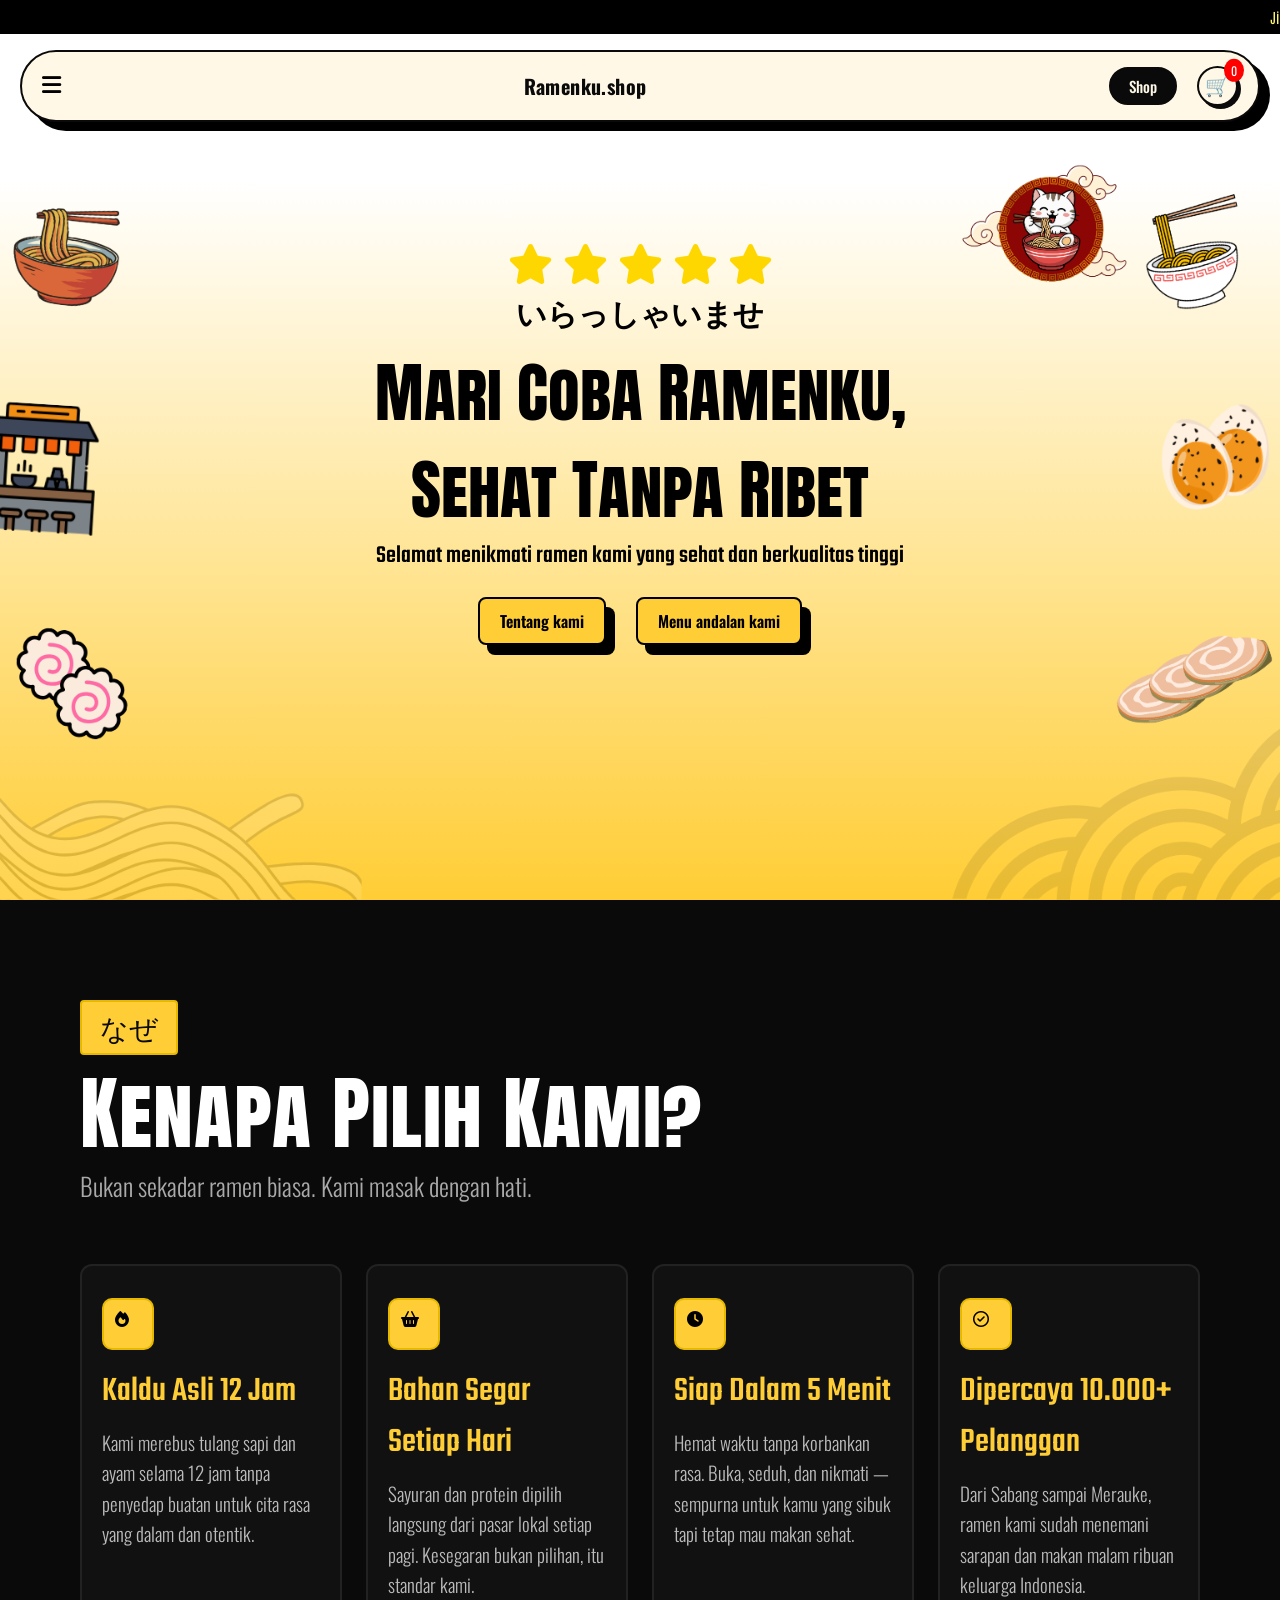
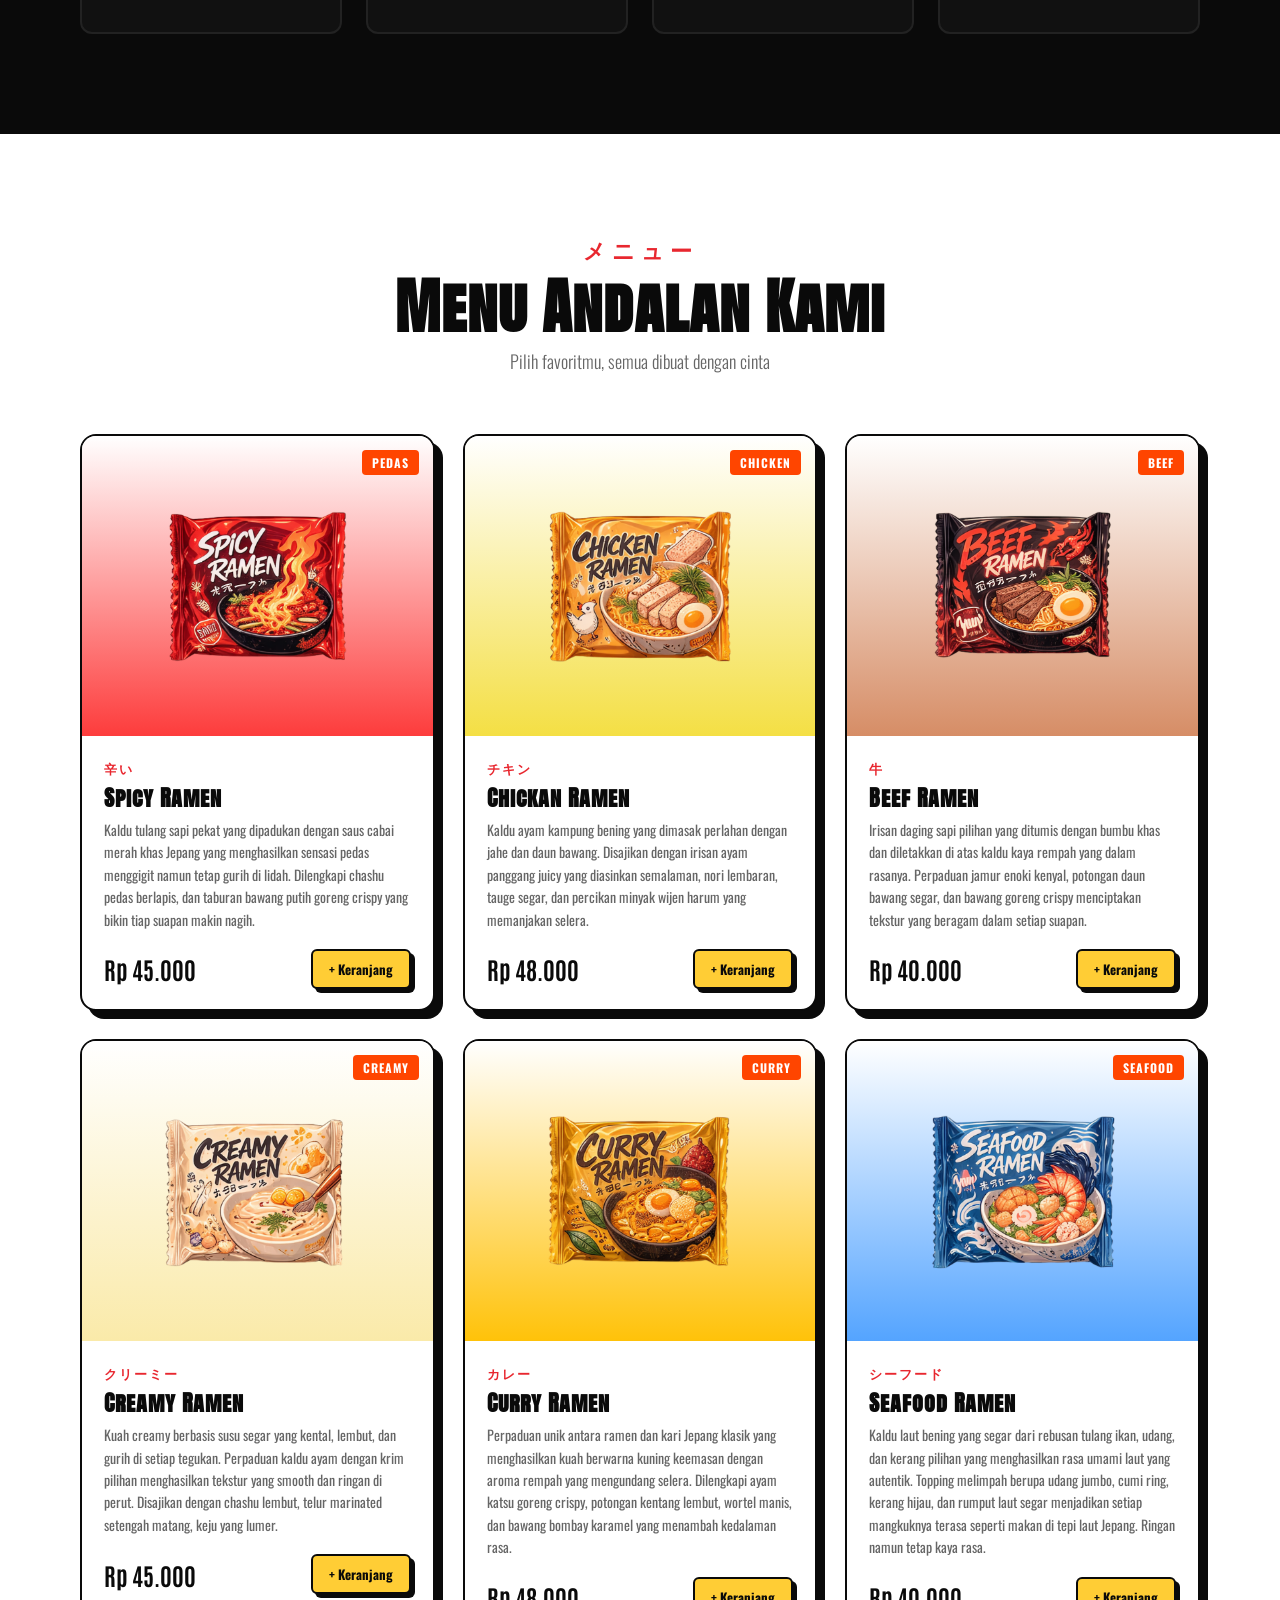
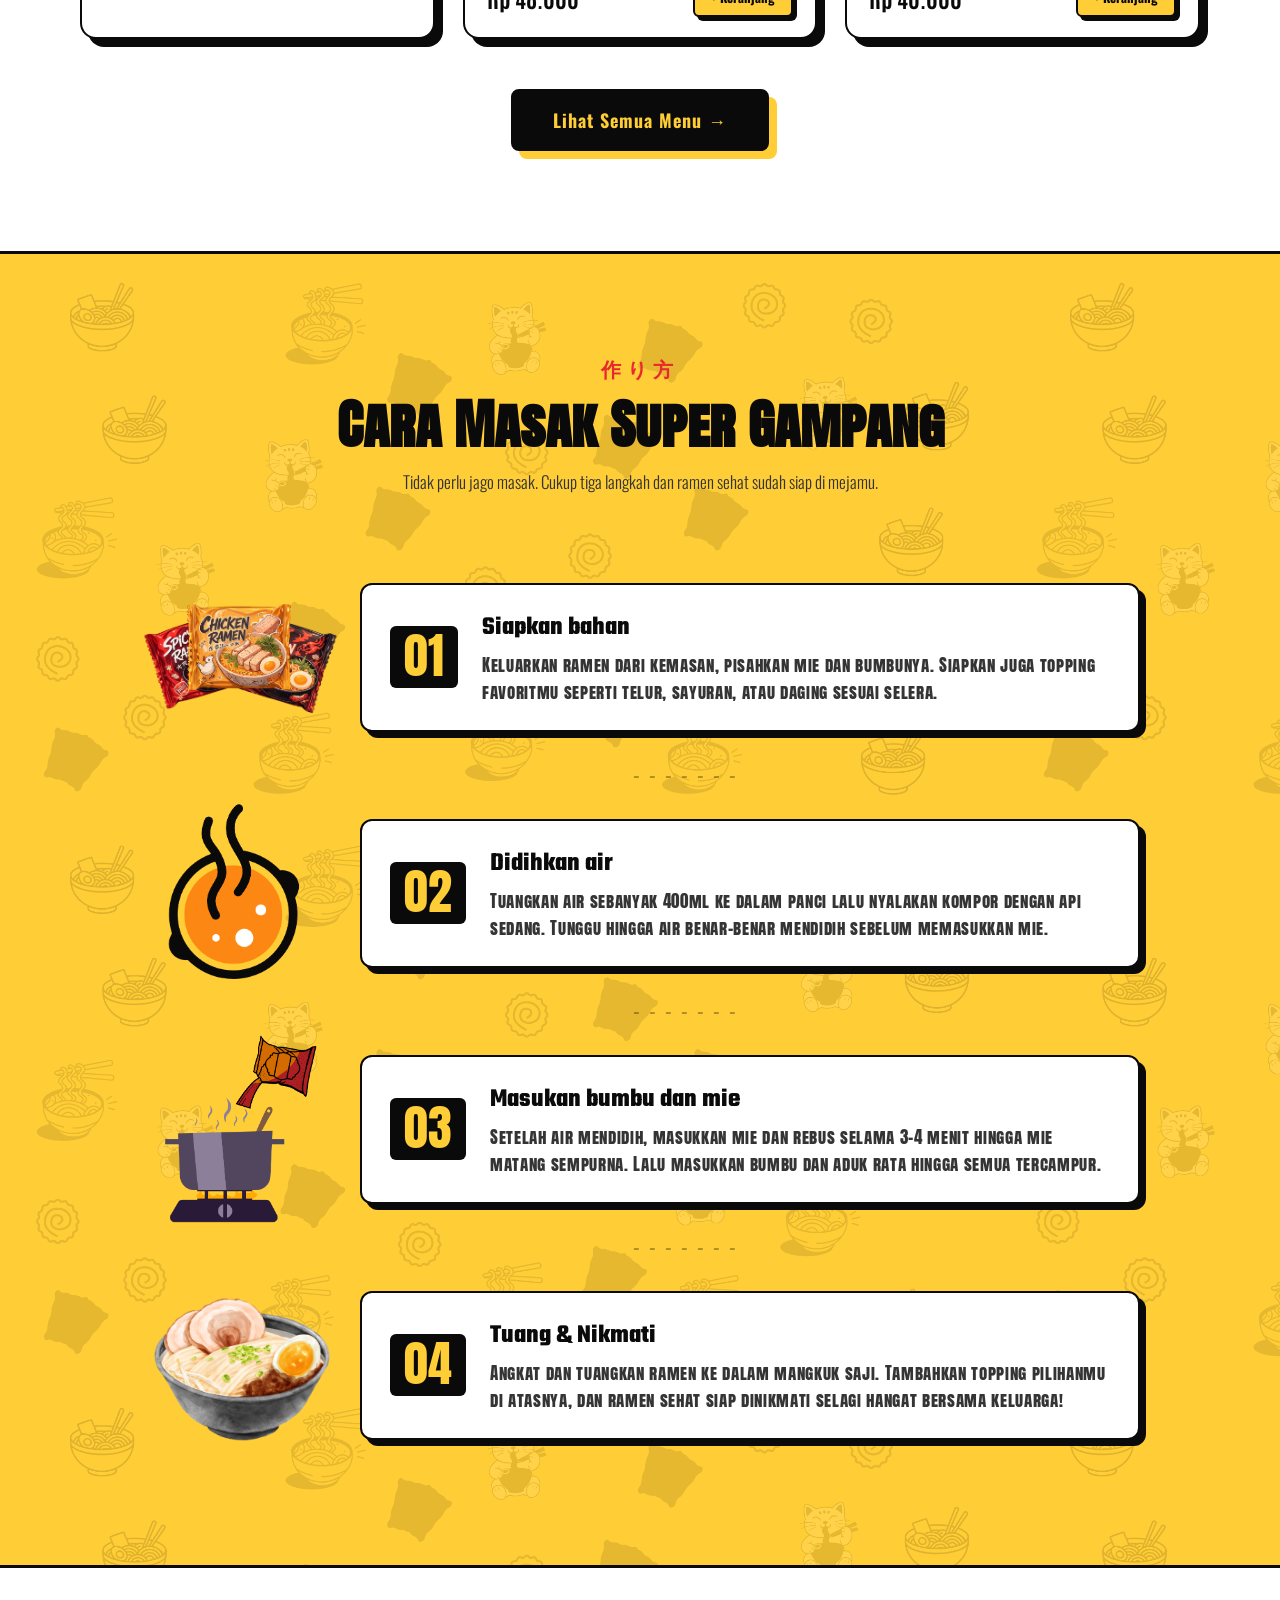
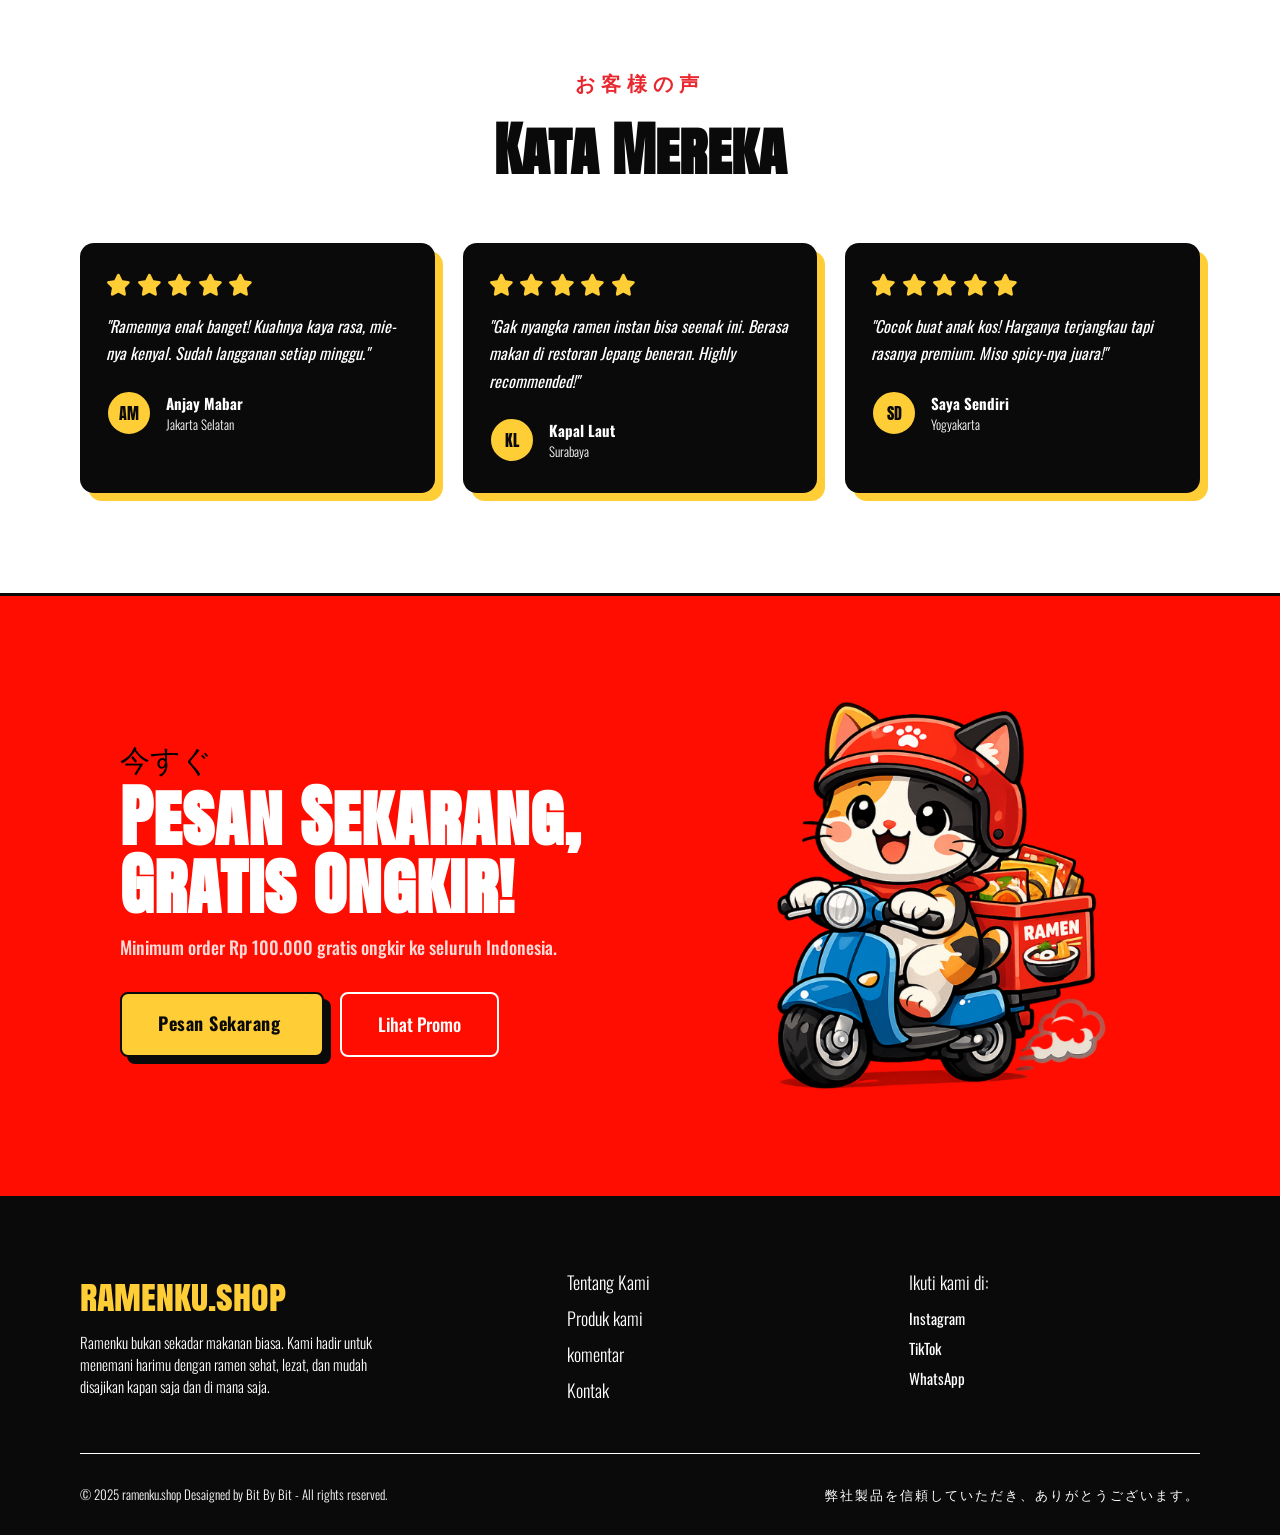
==== commit 6e7335ff: "fix cart" ====
--- a/index.html
+++ b/index.html
@@ -38,6 +38,12 @@
       href="https://fonts.googleapis.com/css2?family=Antonio:wght@100..700&family=Oswald:wght@200..700&family=Teko:wght@300..700&display=swap"
       rel="stylesheet"
     />
+
+    <!-- icon awesome -->
+    <link
+      rel="stylesheet"
+      href="https://cdnjs.cloudflare.com/ajax/libs/font-awesome/6.5.0/css/all.min.css"
+    />
   </head>
   <body>
     <!-- top bar -->
@@ -52,9 +58,12 @@
 
     <!-- navigasi -->
     <nav class="navbar">
-      <button class="hamburger" onclick="toggleSidebar()">&#9776;</button>
+      <button class="hamburger" onclick="toggleSidebar()">
+        <i class="fa-solid fa-bars"></i>
+      </button>
       <p class="brand">Ramenku.shop</p>
       <div class="nav-right">
+
   <a class="shop-link" href="#">Shop</a>
 
   <div class="cart-icon" onclick="toggleCart()">
@@ -81,6 +90,7 @@
   </div>
 </div>
 
+
     <!-- overlay -->
     <div class="sidebar-overlay" onclick="toggleSidebar()"></div>
 
@@ -89,7 +99,9 @@
       <div class="sidebar-header">
         <img src="img/logo.png" alt="logo" class="sidebar-logo" />
         <p class="sidebar-brand">Ramenku.shop</p>
-        <button class="sidebar-close" onclick="toggleSidebar()">&#10005;</button>
+        <button class="sidebar-close" onclick="toggleSidebar()">
+          &#10005;
+        </button>
       </div>
 
       <nav class="sidebar-nav">
@@ -103,56 +115,13 @@
 
       <div class="sidebar-socmed">
         <a href="#" class="socmed-icon">
-          <svg
-            xmlns="http://www.w3.org/2000/svg"
-            width="20"
-            height="20"
-            viewBox="0 0 24 24"
-            fill="none"
-            stroke="currentColor"
-            stroke-width="2"
-            stroke-linecap="round"
-            stroke-linejoin="round"
-          >
-            <rect width="20" height="20" x="2" y="2" rx="5" />
-            <path d="M16 11.37A4 4 0 1 1 12.63 8 4 4 0 0 1 16 11.37z" />
-            <line x1="17.5" x2="17.51" y1="6.5" y2="6.5" />
-          </svg>
+          <i class="fa-brands fa-instagram"></i>
         </a>
         <a href="#" class="socmed-icon">
-          <svg
-            xmlns="http://www.w3.org/2000/svg"
-            width="20"
-            height="20"
-            viewBox="0 0 24 24"
-            fill="none"
-            stroke="currentColor"
-            stroke-width="2"
-            stroke-linecap="round"
-            stroke-linejoin="round"
-          >
-            <path
-              d="M22.54 6.42a2.78 2.78 0 0 0-1.95-1.96C18.88 4 12 4 12 4s-6.88 0-8.59.46a2.78 2.78 0 0 0-1.95 1.96A29 29 0 0 0 1 12a29 29 0 0 0 .46 5.58A2.78 2.78 0 0 0 3.41 19.6C5.12 20 12 20 12 20s6.88 0 8.59-.46a2.78 2.78 0 0 0 1.95-1.95A29 29 0 0 0 23 12a29 29 0 0 0-.46-5.58z"
-            />
-            <polygon points="9.75 15.02 15.5 12 9.75 8.98 9.75 15.02" />
-          </svg>
+          <i class="fa-brands fa-youtube"></i>
         </a>
         <a href="#" class="socmed-icon">
-          <svg
-            xmlns="http://www.w3.org/2000/svg"
-            width="20"
-            height="20"
-            viewBox="0 0 24 24"
-            fill="none"
-            stroke="currentColor"
-            stroke-width="2"
-            stroke-linecap="round"
-            stroke-linejoin="round"
-          >
-            <path
-              d="M18 2h-3a5 5 0 0 0-5 5v3H7v4h3v8h4v-8h3l1-4h-4V7a1 1 0 0 1 1-1h3z"
-            />
-          </svg>
+          <i class="fa-brands fa-facebook-f"></i>
         </a>
       </div>
     </aside>
@@ -162,7 +131,13 @@
       <img class="bg-image" src="img/bg.png" alt="background" />
       <main class="title">
         <header>
-          <span class="star"> &#9733; &#9733; &#9733; &#9733; &#9733; </span>
+          <span class="star">
+            <i class="fa-solid fa-star"></i>
+            <i class="fa-solid fa-star"></i>
+            <i class="fa-solid fa-star"></i>
+            <i class="fa-solid fa-star"></i>
+            <i class="fa-solid fa-star"></i>
+          </span>
           <p class="header-up">いらっしゃいませ</p>
           <h1 class="header-title">Mari Coba Ramenku, Sehat Tanpa Ribet</h1>
           <p class="header-under">
@@ -173,7 +148,7 @@
         </header>
       </main>
     </section>
-
+    <!-- &#9733; &#9733; &#9733; &#9733; &#9733; -->
     <!-- keunggulan -->
     <section class="superiority">
       <div class="superiority-badge">
@@ -187,25 +162,7 @@
       <div class="superiority-grid">
         <article class="superiority-card k1">
           <div class="k-icon">
-            <svg
-              xmlns="http://www.w3.org/2000/svg"
-              fill="none"
-              viewBox="0 0 24 24"
-              stroke-width="1.5"
-              stroke="currentColor"
-              class="size-6"
-            >
-              <path
-                stroke-linecap="round"
-                stroke-linejoin="round"
-                d="M15.362 5.214A8.252 8.252 0 0 1 12 21 8.25 8.25 0 0 1 6.038 7.047 8.287 8.287 0 0 0 9 9.601a8.983 8.983 0 0 1 3.361-6.867 8.21 8.21 0 0 0 3 2.48Z"
-              />
-              <path
-                stroke-linecap="round"
-                stroke-linejoin="round"
-                d="M12 18a3.75 3.75 0 0 0 .495-7.468 5.99 5.99 0 0 0-1.925 3.547 5.975 5.975 0 0 1-2.133-1.001A3.75 3.75 0 0 0 12 18Z"
-              />
-            </svg>
+            <i class="fa-solid fa-fire"></i>
           </div>
           <h3>Kaldu Asli 12 Jam</h3>
           <p>
@@ -215,23 +172,7 @@
         </article>
         <article class="superiority-card k2">
           <div class="k-icon">
-            <svg
-              xmlns="http://www.w3.org/2000/svg"
-              width="24"
-              height="24"
-              viewBox="0 0 24 24"
-              fill="none"
-              stroke="currentColor"
-              stroke-width="2"
-              stroke-linecap="round"
-              stroke-linejoin="round"
-              class="lucide lucide-leaf-icon lucide-leaf"
-            >
-              <path
-                d="M11 20A7 7 0 0 1 9.8 6.1C15.5 5 17 4.48 19 2c1 2 2 4.18 2 8 0 5.5-4.78 10-10 10Z"
-              />
-              <path d="M2 21c0-3 1.85-5.36 5.08-6C9.5 14.52 12 13 13 12" />
-            </svg>
+            <i class="fa-solid fa-basket-shopping"></i>
           </div>
           <h3>Bahan Segar Setiap Hari</h3>
           <p>
@@ -241,59 +182,7 @@
         </article>
         <article class="superiority-card k3">
           <div class="k-icon">
-            <svg
-              xmlns="http://www.w3.org/2000/svg"
-              width="200"
-              height="200"
-              viewBox="0 0 256 256"
-              fill="#000000"
-            >
-              <g
-                id="galaClock0"
-                fill="none"
-                stroke="#000000"
-                stroke-dasharray="none"
-                stroke-linecap="round"
-                stroke-linejoin="round"
-                stroke-miterlimit="4"
-                stroke-width="16"
-              >
-                <path
-                  id="galaClock1"
-                  stroke-opacity="1"
-                  d="M 80.039519,211.06969 64.056987,239.90745"
-                />
-                <path
-                  id="galaClock2"
-                  stroke-opacity="1"
-                  d="m 175.96058,211.06969 15.98254,28.83776"
-                />
-                <circle id="galaClock3" cx="128" cy="128.007" r="95.915" />
-                <path
-                  id="galaClock4"
-                  d="M 35.294352,102.43866 A 47.957299,47.957299 0 0 1 17.212686,53.792007 47.957299,47.957299 0 0 1 53.990946,17.175027 47.957299,47.957299 0 0 1 102.55767,35.470309"
-                />
-                <path
-                  id="galaClock5"
-                  stroke-opacity="1"
-                  d="m 127.99967,32.092482 3.8e-4,-15.985761"
-                />
-                <path
-                  id="galaClock6"
-                  stroke-opacity="1"
-                  d="M 128.00005,80.049788 V 128.00708"
-                />
-                <path
-                  id="galaClock7"
-                  stroke-opacity="1"
-                  d="m 128.00005,128.00708 33.91093,33.91093"
-                />
-                <path
-                  id="galaClock8"
-                  d="M 220.70575,102.43866 A 47.957299,47.957299 0 0 0 238.78742,53.792007 47.957299,47.957299 0 0 0 202.00916,17.175027 47.957299,47.957299 0 0 0 153.44244,35.470309"
-                />
-              </g>
-            </svg>
+            <i class="fa-solid fa-clock"></i>
           </div>
           <h3>Siap Dalam 5 Menit</h3>
           <p>
@@ -303,27 +192,7 @@
         </article>
         <article class="superiority-card k4">
           <div class="k-icon">
-            <svg
-              xmlns="http://www.w3.org/2000/svg"
-              width="200"
-              height="200"
-              viewBox="0 0 24 24"
-              fill="#000000"
-            >
-              <g
-                fill="none"
-                stroke="#000000"
-                stroke-linecap="round"
-                stroke-linejoin="round"
-                stroke-width="1.5"
-                color="currentColor"
-              >
-                <path
-                  d="M14.262 3.6C13.196 2.532 12.662 2 12 2s-1.196.533-2.262 1.6c-.64.64-1.274.936-2.186.936c-.796 0-1.93-.154-2.552.473c-.618.623-.464 1.752-.464 2.543c0 .912-.297 1.546-.937 2.186C2.533 10.804 2 11.338 2 12s.533 1.196 1.6 2.262c.716.717.936 1.18.936 2.186c0 .796-.154 1.93.473 2.552c.623.617 1.752.464 2.543.464c.971 0 1.44.19 2.133.883c.59.59 1.381 1.653 2.315 1.653s1.725-1.063 2.315-1.653c.694-.693 1.162-.883 2.133-.883c.791 0 1.92.154 2.543-.464m1.41-9.262C21.467 10.804 22 11.338 22 12s-.533 1.196-1.6 2.262c-.716.717-.936 1.18-.936 2.186c0 .796.154 1.93-.473 2.552m0 0H19"
-                />
-                <path d="M8 10.308S10.25 10 12 14c0 0 5.059-10 10-12" />
-              </g>
-            </svg>
+            <i class="fa-regular fa-circle-check"></i>
           </div>
           <h3>Dipercaya 10.000+ Pelanggan</h3>
           <p>
@@ -634,7 +503,13 @@
 
       <div class="testi-grid">
         <article class="testi-card">
-          <div class="testi-stars">&#9733;&#9733;&#9733;&#9733;&#9733;</div>
+          <div class="testi-stars">
+            <i class="fa-solid fa-star"></i>
+            <i class="fa-solid fa-star"></i>
+            <i class="fa-solid fa-star"></i>
+            <i class="fa-solid fa-star"></i>
+            <i class="fa-solid fa-star"></i>
+          </div>
           <p class="testi-text">
             "Ramennya enak banget! Kuahnya kaya rasa, mie-nya kenyal. Sudah
             langganan setiap minggu."
@@ -649,7 +524,13 @@
         </article>
 
         <article class="testi-card">
-          <div class="testi-stars">&#9733;&#9733;&#9733;&#9733;&#9733;</div>
+          <div class="testi-stars">
+            <i class="fa-solid fa-star"></i>
+            <i class="fa-solid fa-star"></i>
+            <i class="fa-solid fa-star"></i>
+            <i class="fa-solid fa-star"></i>
+            <i class="fa-solid fa-star"></i>
+          </div>
           <p class="testi-text">
             "Gak nyangka ramen instan bisa seenak ini. Berasa makan di restoran
             Jepang beneran. Highly recommended!"
@@ -664,7 +545,13 @@
         </article>
 
         <article class="testi-card">
-          <div class="testi-stars">&#9733;&#9733;&#9733;&#9733;&#9733;</div>
+          <div class="testi-stars">
+            <i class="fa-solid fa-star"></i>
+            <i class="fa-solid fa-star"></i>
+            <i class="fa-solid fa-star"></i>
+            <i class="fa-solid fa-star"></i>
+            <i class="fa-solid fa-star"></i>
+          </div>
           <p class="testi-text">
             "Cocok buat anak kos! Harganya terjangkau tapi rasanya premium. Miso
             spicy-nya juara!"
@@ -729,7 +616,10 @@
         </div>
       </div>
       <div class="footer-bottom">
-        <p>&copy; 2025 ramenku.shop — All rights reserved.</p>
+        <p>
+          &copy; 2025 ramenku.shop Desaigned by Bit By Bit - All rights
+          reserved.
+        </p>
         <p class="footer-jp">
           弊社製品を信頼していただき、ありがとうございます。
         </p>
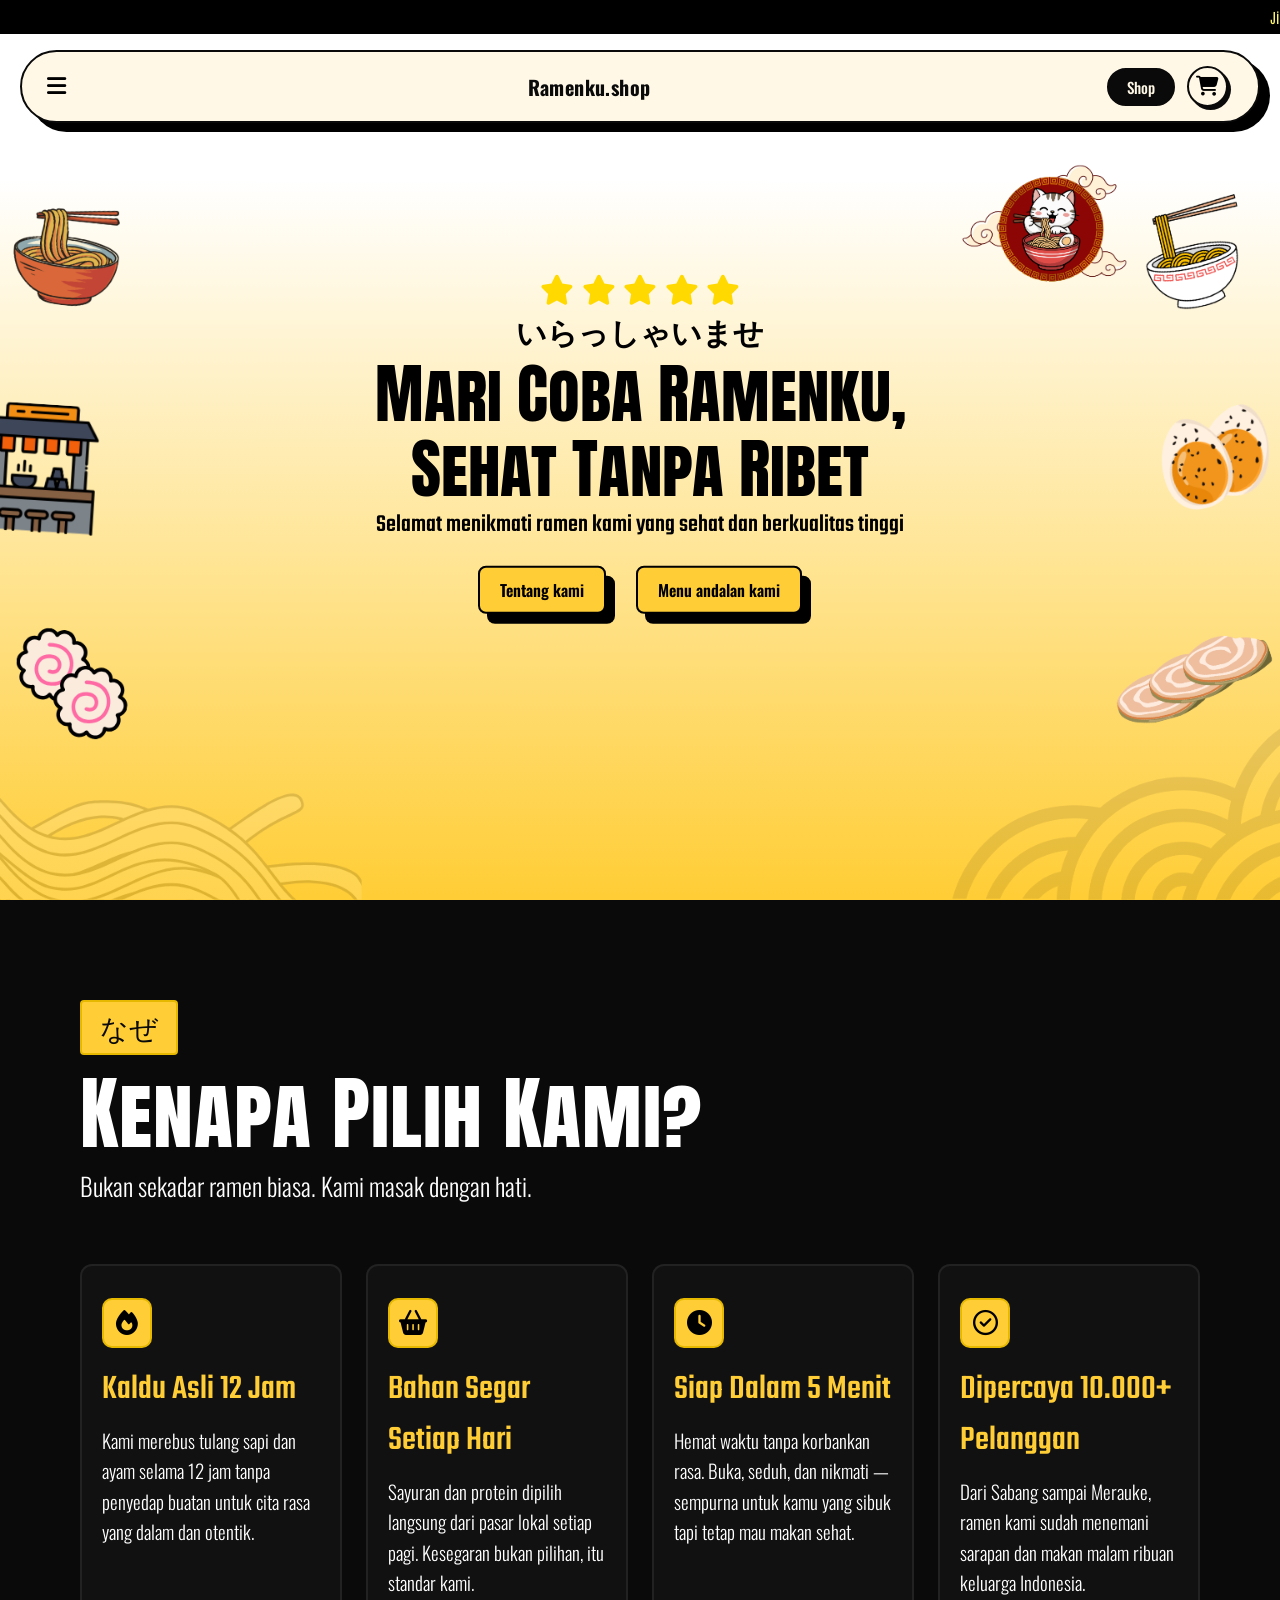
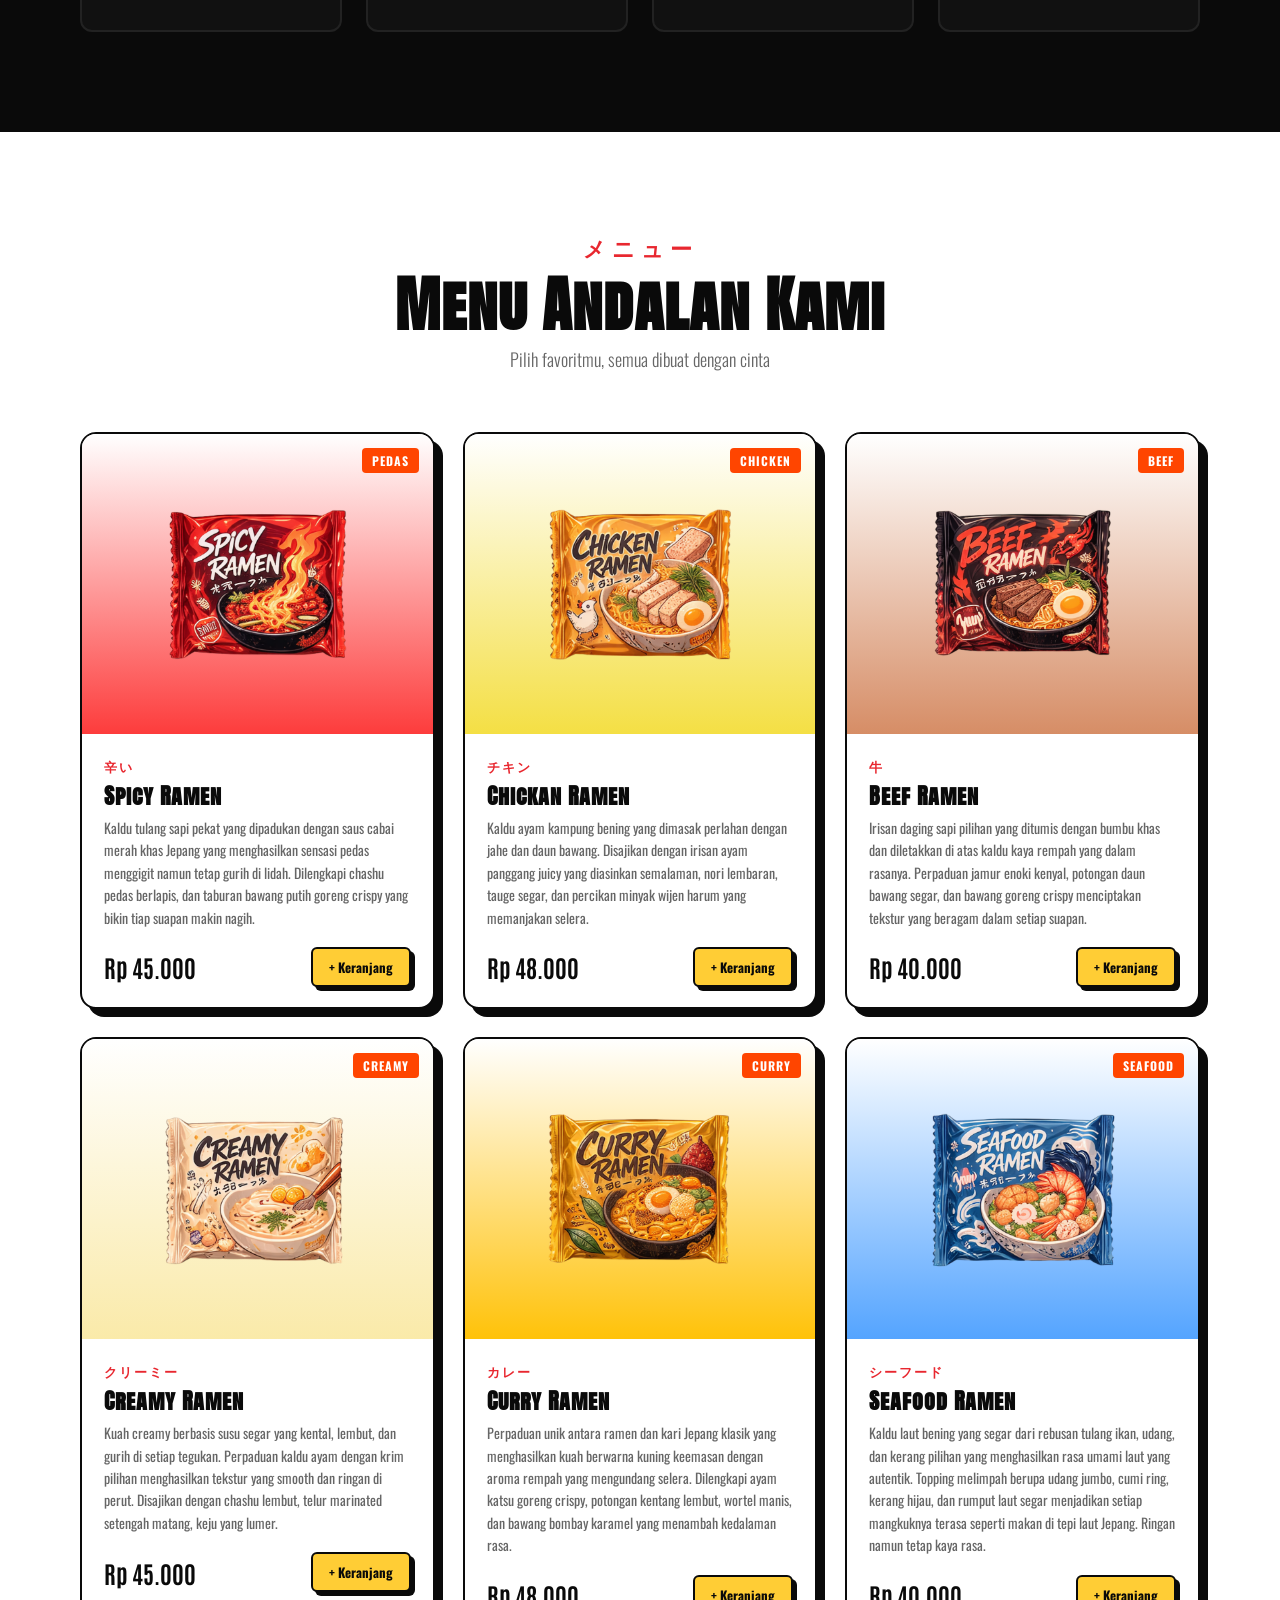
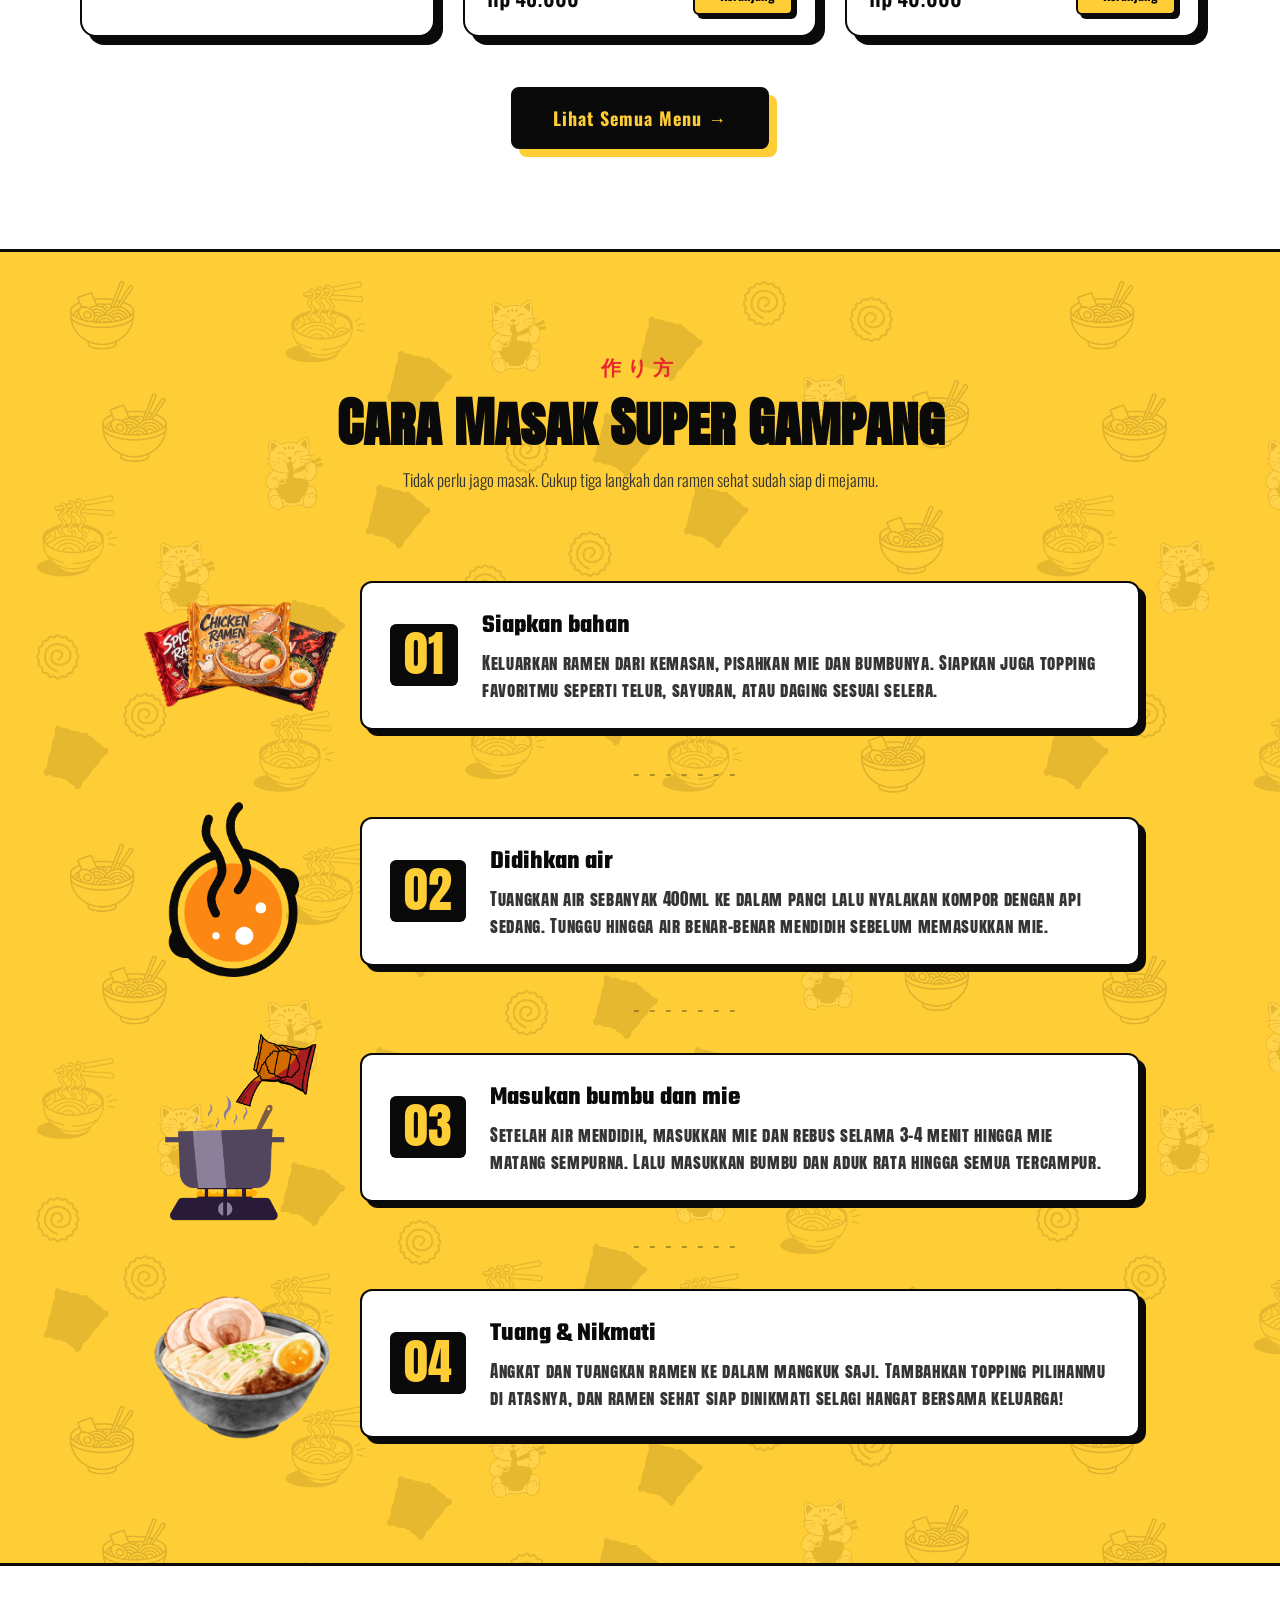
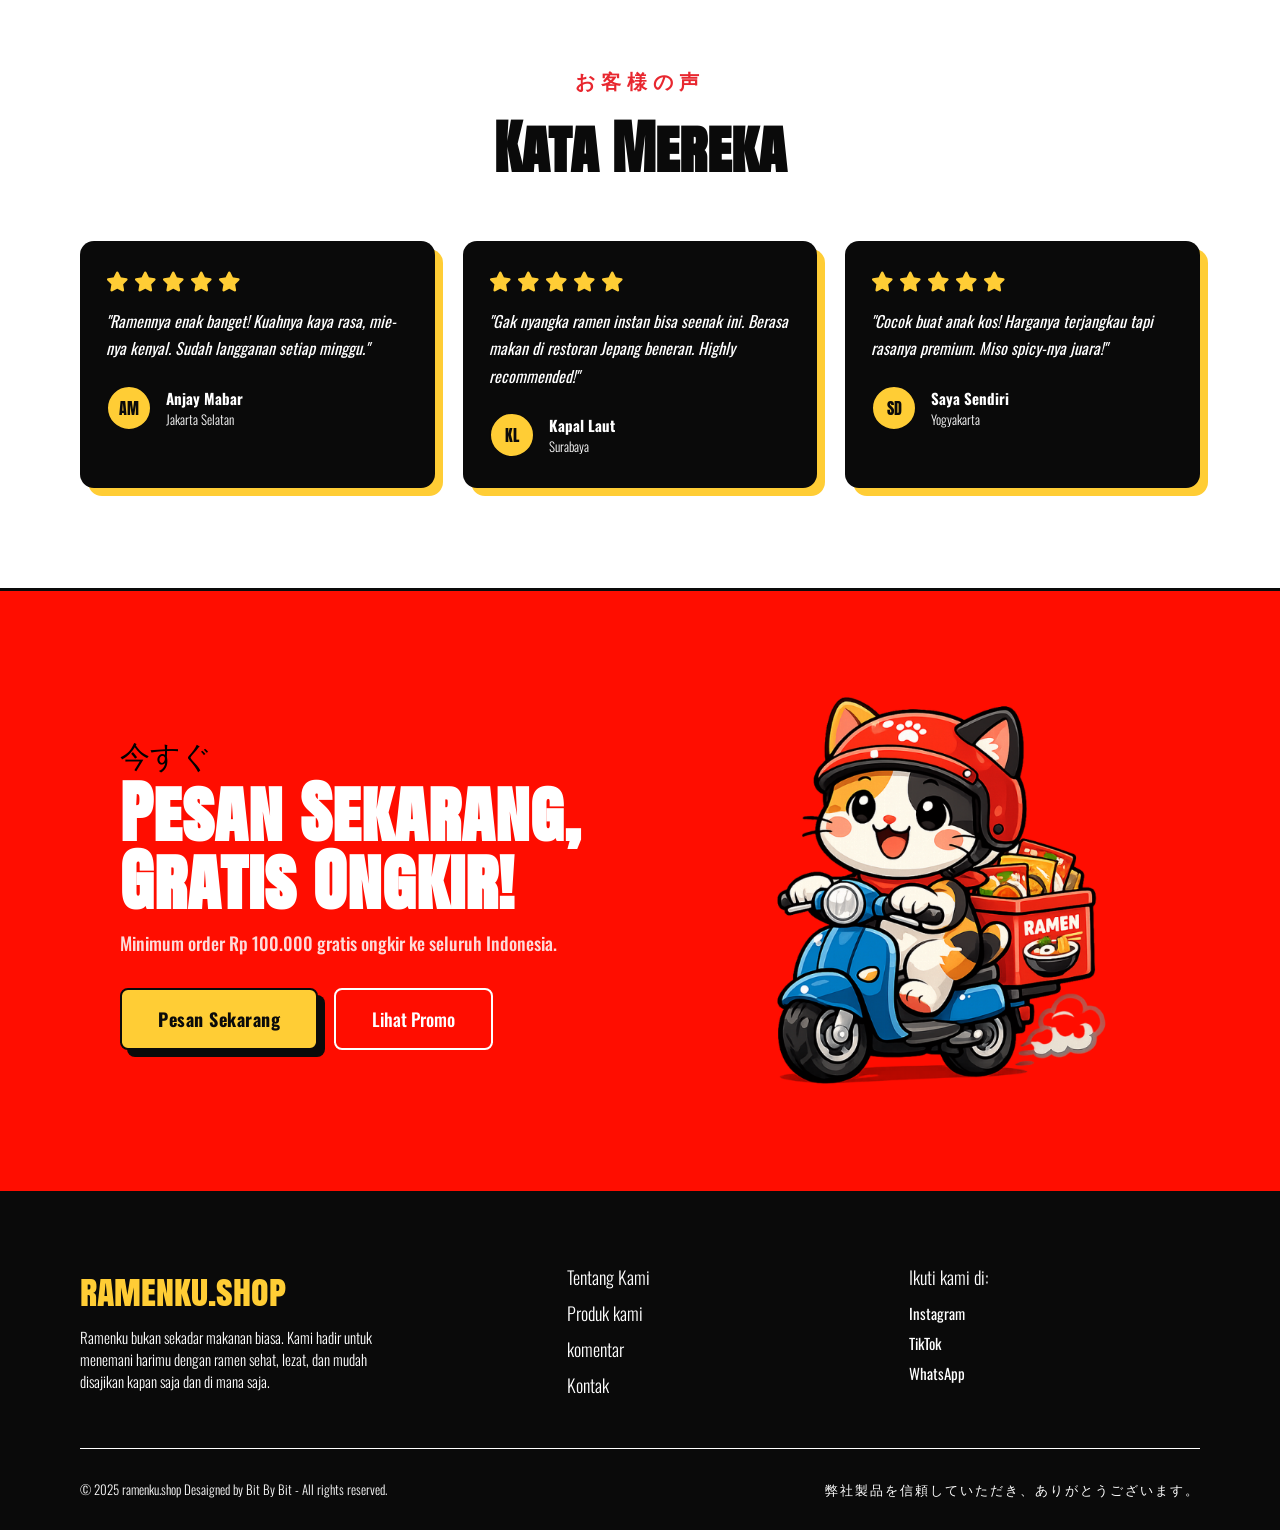
==== commit 84bdf74a: "nah fullnya" ====
--- a/index.html
+++ b/index.html
@@ -63,33 +63,30 @@
       </button>
       <p class="brand">Ramenku.shop</p>
       <div class="nav-right">
-
-  <a class="shop-link" href="#">Shop</a>
-
-  <div class="cart-icon" onclick="toggleCart()">
-  🛒
-  <span class="cart-badge" id="cartBadge">0</span>
-</div>
-</div>
+        <a class="shop-link" href="#">Shop</a>
+        <div class="cart-icon" onclick="toggleCart()">
+          <i class="fa-solid fa-cart-shopping"></i>
+        </div>
+      </div>
     </nav>
 
     <!-- CART SIDEBAR -->
-<div class="cart-sidebar" id="cartSidebar">
-  <div class="cart-header">
-    <h2>Cart</h2>
-    <button onclick="toggleCart()">✕</button>
-  </div>
-
-  <div class="cart-content" id="cartContent">
-    <p class="empty-text">Your cart is empty</p>
-  </div>
-
-  <div class="cart-footer">
-    <p>Subtotal: Rp 0</p>
-    <button class="checkout-btn">Checkout</button>
-  </div>
-</div>
-
+    <div class="cart-overlay" id="cartOverlay" onclick="toggleCart()"></div>
+    <div class="cart-sidebar" id="cartSidebar">
+      <div class="cart-header">
+        <h2>Pesanan Anda</h2>
+        <button onclick="toggleCart()">✕</button>
+      </div>
+
+      <div class="cart-content" id="cartContent">
+        <p class="empty-text">Anda Belum Memesan</p>
+      </div>
+
+      <div class="cart-footer">
+        <p>Total: Rp 0</p>
+        <button class="checkout-btn">Checkout</button>
+      </div>
+    </div>
 
     <!-- overlay -->
     <div class="sidebar-overlay" onclick="toggleSidebar()"></div>
@@ -148,7 +145,7 @@
         </header>
       </main>
     </section>
-    <!-- &#9733; &#9733; &#9733; &#9733; &#9733; -->
+
     <!-- keunggulan -->
     <section class="superiority">
       <div class="superiority-badge">
@@ -237,8 +234,11 @@
             </p>
             <div class="menu-footer">
               <span class="menu-price">Rp 45.000</span>
-              <button class="menu-btn" onclick="addToCart('Spicy Ramen', 45000)">
-              + Keranjang 
+              <button
+                class="menu-btn"
+                onclick="addToCart('Spicy Ramen', 45000)"
+              >
+                + Keranjang
               </button>
             </div>
           </div>
@@ -269,7 +269,10 @@
             </p>
             <div class="menu-footer">
               <span class="menu-price">Rp 48.000</span>
-              <button class="menu-btn" onclick="addToCart('Chicken Ramen', 48000)">
+              <button
+                class="menu-btn"
+                onclick="addToCart('Chicken Ramen', 48000)"
+              >
                 + Keranjang
               </button>
             </div>
@@ -334,7 +337,10 @@
             </p>
             <div class="menu-footer">
               <span class="menu-price">Rp 45.000</span>
-              <button class="menu-btn" onclick="addToCart('Creamy Ramen', 45000)">
+              <button
+                class="menu-btn"
+                onclick="addToCart('Creamy Ramen', 45000)"
+              >
                 + Keranjang
               </button>
             </div>
@@ -367,7 +373,10 @@
             </p>
             <div class="menu-footer">
               <span class="menu-price">Rp 48.000</span>
-              <button class="menu-btn" onclick="addToCart('Curry Ramen', 48000)">
+              <button
+                class="menu-btn"
+                onclick="addToCart('Curry Ramen', 48000)"
+              >
                 + Keranjang
               </button>
             </div>
@@ -400,7 +409,10 @@
             </p>
             <div class="menu-footer">
               <span class="menu-price">Rp 40.000</span>
-              <button class="menu-btn" onclick="addToCart('Seafood Ramen', 40000)">
+              <button
+                class="menu-btn"
+                onclick="addToCart('Seafood Ramen', 40000)"
+              >
                 + Keranjang
               </button>
             </div>
--- a/style.css
+++ b/style.css
@@ -24,6 +24,10 @@
   margin: 0;
   padding: 0;
   box-sizing: border-box;
+  outline: none;
+  -webkit-tap-highlight-color: transparent;
+  -webkit-user-select: none;
+  user-select: none;
 }
 
 body {
@@ -116,14 +120,9 @@
   border: none;
   cursor: pointer;
   color: black;
-}
-
-
-/* .brand {
-  font-size: 18px;
-  font-weight: bold;
-  color: black;
-} */
+  padding: 0 5px;
+}
+
 .brand {
   font-family: var(--font3);
   font-size: 20px;
@@ -148,10 +147,18 @@
     color 0.15s;
 }
 
+.shop-link:hover {
+  background: var(--yellow);
+  color: var(--black);
+  border-color: var(--black);
+}
+
+
+/* cart icon nav */
 .nav-right {
   display: flex;
   align-items: center;
-  gap: 20px;
+  gap: 12px;
 }
 
 .cart-icon {
@@ -159,7 +166,8 @@
   cursor: pointer;
   border: 2px solid var(--black);
   border-radius: 50%;
-  padding: 6px;
+  padding: 7px;
+  margin-right: 10px;
   background: var(--cream);
   box-shadow: 3px 3px 0 var(--black);
   transition: all 0.15s ease;
@@ -171,6 +179,7 @@
   box-shadow: 5px 5px 0 var(--black);
 }
 
+/* perubahan */
 .cart-icon:hover {
   transform: scale(1.1);
 }
@@ -226,26 +235,45 @@
   font-family: "Oswald", sans-serif;
   font-size: 16px;
 }
+/* batas perubahan */
+
+
 
 
 /* CART SIDEBAR */
+.cart-Overlay {
+  display: none;
+  position: fixed;
+  inset: 0;
+  background: rgba(0, 0, 0, 0.5);
+  z-index: 998;
+}
+
+.cart-overlay.active {
+  display: block;
+}
+
 .cart-sidebar {
   position: fixed;
   top: 0;
-  right: -100%; 
-  width: min(420px, 90%);
+  right: -100vh;
+  width: 500px;
   height: 100vh;
   background: var(--cream);
   border-left: 2px solid var(--black);
-  box-shadow: -6px 0 0 var(--black);
-  z-index: 9999; 
-  transition: right 0.5s ease;
-  font-family: "Oswald", sans-serif;
-}
+  box-shadow: -3px 0 0 var(--black);
+  transition: 0.3s;
+  z-index: 9999;
+
+  display: flex;
+  flex-direction: column;
+}
+
 
 .cart-sidebar.active {
   right: 0;
 }
+
 
 .cart-header {
   display: flex;
@@ -254,6 +282,7 @@
   padding: 16px;
   border-bottom: 2px solid var(--black);
   font-family: var(--font2);
+  /* letter-spacing: 1.5px; */
 }
 
 .cart-header h2 {
@@ -274,14 +303,12 @@
 
 .cart-header button {
   border: 2px solid var(--black);
-  background: var(--yellow);
-  padding: 6px 12px;
+  background: var(--white);
+  padding: 4px 10px;
   cursor: pointer;
-  box-shadow: 4px 4px 0 var(--black);
-  font-weight: bold;
+  box-shadow: 3px 3px 0 var(--black);
   transition: all 0.20s ease;
 }
-
 
 .cart-header button:active {
   transform: translate(4px, 4px);
@@ -300,7 +327,7 @@
   display: block;
 }
 
-
+/* CONTENT */
 .cart-content {
   flex: 1;
   padding: 20px;
@@ -313,11 +340,16 @@
   font-family: var(--font3);
 }
 
-
+/* FOOTER */
 .cart-footer {
-  padding: 16px;
+  padding: 10px 19px;
   border-top: 2px solid var(--black);
-}
+  margin-bottom: 28px;
+}
+
+/* .cart-footer p {
+  padding: 10px 0;
+} */
 
 .checkout-btn {
   width: 100%;
@@ -345,13 +377,13 @@
   font-weight: bold;
 }
 
-.shop-link:hover {
-  background: var(--yellow);
-  color: var(--black);
-  border-color: var(--black);
-}
-
-/* sidebar */
+
+
+
+
+
+
+/* sidebar hamburger menu */
 .sidebar-overlay {
   display: none;
   position: fixed;
@@ -475,9 +507,11 @@
 }
 
 .socmed-icon {
-  width: 42px;
-  height: 42px;
+  width: 45px;
+  height: 45px;
+  font-size: 20px;
   border: 2px solid var(--black);
+  text-decoration: none;
   border-radius: 50%;
   display: flex;
   align-items: center;
@@ -512,15 +546,15 @@
 }
 
 .star {
-  font-size: 40px;
-  color: gold;
+  font-size: 30px;
+  color: rgb(255, 217, 0);
   margin-bottom: 10px;
 }
 
 .header-up {
   font-size: 30px;
   color: black;
-  margin-bottom: 8px;
+  margin-bottom: 2px;
   font-weight: 700;
   font-family: var(--font3);
 }
@@ -539,6 +573,7 @@
   font-weight: 400;
   font-family: var(--font2);
   padding: 0 20px;
+  line-height: 1.15;
 }
 
 .header-btn {
@@ -594,7 +629,7 @@
 .superiority-sub {
   font-family: var(--font3);
   font-size: 25px;
-  color: #aaaaaa;
+  color: var(--white);
   /* color: var(--black); */
   margin-bottom: 60px;
   font-weight: 300;
@@ -652,37 +687,12 @@
   border: 2px solid var(--yellow-dark);
 }
 
-.k-icon i,
-.k-icon svg {
-  width: 26px;
-  height: 26px;
+.k-icon {
+  width: 50px;
+  height: 50px;
+  font-size: 25px;
   stroke: var(--black);
   stroke-width: 2;
-}
-
-.menu-icon {
-  width: 72px !important;
-  height: 72px !important;
-  stroke: white !important;
-  stroke-width: 1.5 !important;
-  opacity: 0.9;
-}
-
-.menu-img-placeholder svg {
-  width: 72px;
-  height: 72px;
-  stroke: white;
-  stroke-width: 1.5;
-  opacity: 0.9;
-}
-
-.btn-icon {
-  width: 18px !important;
-  height: 18px !important;
-  vertical-align: middle;
-  margin-left: 6px;
-  stroke: var(--black) !important;
-  stroke-width: 2 !important;
 }
 
 .superiority-card h3 {
@@ -696,7 +706,7 @@
 .superiority-card p {
   font-family: var(--font3);
   font-size: 19px;
-  color: #bbbbbb;
+  color: var(--white);
   line-height: 1.6;
   font-weight: 300;
 }
@@ -1052,7 +1062,7 @@
 }
 
 .testi-stars {
-  font-size: 22px;
+  font-size: 20px;
   color: var(--yellow);
   margin-bottom: 14px;
 }
@@ -1213,19 +1223,6 @@
   white-space: nowrap;
 }
 
-/* .cta-wave {
-  position: absolute;
-  bottom: 0;
-  left: 0;
-  width: 100%;
-  line-height: 0;
-}
-
-.cta-wave svg {
-  width: 100%;
-  height: 80px;
-} */
-
 /* footer */
 .footer {
   background-color: var(--black);
@@ -1327,15 +1324,12 @@
   letter-spacing: 2px;
 }
 
-/* =============================================
-   RESPONSIVE CSS - Tambahkan ke bawah style.css
-   Breakpoints:
-   - Mobile  : max-width 768px
-   - Tablet  : 769px – 1024px
-   - Desktop : 1025px ke atas (sudah ada)
-   ============================================= */
-
-/* ─── 1. NAVBAR ─────────────────────────────── */
+/*
+Mobile  : max-width 768px
+Tablet  : 769px – 1024px
+Desktop : 1025px ke atas */
+
+/* navbar */
 @media (max-width: 1024px) {
   .navbar {
     width: calc(100% - 32px);
@@ -1381,10 +1375,14 @@
     margin-top: 7rem;
     width: 120px;
   }
-}
-
-/* ─── 2. HERO ────────────────────────────────── */
-/* Gambar hero tidak diubah, hanya font disesuaikan */
+
+  .shop-link {
+    font-size: 14;
+    padding: 7.5px 12px;
+  }
+}
+
+/* header */
 @media (max-width: 1024px) {
   .header-title {
     font-size: 20px;
@@ -1434,53 +1432,7 @@
   }
 }
 
-/* @media (max-width: 1024px) {
-  .header-title {
-    font-size: 48px;
-  }
-
-  .header-up {
-    font-size: 24px;
-  }
-
-  .header-under {
-    font-size: 20px;
-  }
-}
-
-@media (max-width: 768px) {
-  .header-title {
-    font-size: 36px;
-    padding: 0 1px;
-    line-height: 1.15;
-  }
-
-  .header-up {
-    font-size: 15px;
-  }
-
-  .header-under {
-    font-size: 14px;
-    padding: 5px 0;
-  }
-
-  .star {
-    font-size: 25px;
-  }
-
-  .header-btn {
-    font-size: 13px;
-    padding: 8px 16px;
-    box-shadow: 6px 7px 0 black;
-    margin: 8px 6px;
-  }
-
-  .title {
-    width: 90%;
-  }
-} */
-
-/* ─── 3. KEUNGGULAN ──────────────────────────── */
+/* keunggulan */
 @media (max-width: 1024px) {
   .superiority {
     padding: 70px 40px;
@@ -1495,7 +1447,6 @@
     gap: 20px;
   }
 
-  /* Judul tetap di kiri */
   .superiority-badge,
   .superiority-title,
   .superiority-sub {
@@ -1544,8 +1495,7 @@
   }
 }
 
-/* ─── 4. MENU ────────────────────────────────── */
-/* Background tidak terpengaruh, hanya grid kotaknya */
+/* menu */
 @media (max-width: 1024px) {
   .menu {
     padding: 70px 40px;
@@ -1584,8 +1534,7 @@
   }
 }
 
-/* ─── 5. CARA MASAK ──────────────────────────── */
-/* Background tidak terpengaruh, gambar tetap di kiri teks di kanan */
+/* cara masak */
 @media (max-width: 1024px) {
   .steps {
     padding: 70px 40px;
@@ -1638,7 +1587,7 @@
   }
 
   .step-content p {
-    font-size: 9px;
+    font-size: 10px;
   }
 
   .step-line {
@@ -1647,7 +1596,7 @@
   }
 }
 
-/* ─── 6. TESTIMONI ───────────────────────────── */
+/* testimoni */
 @media (max-width: 1024px) {
   .testimoni {
     padding: 70px 40px;
@@ -1698,7 +1647,7 @@
   }
 }
 
-/* ─── 7. CTA BANNER ──────────────────────────── */
+/* banner */
 @media (max-width: 1024px) {
   .cta-banner {
     padding: 70px 60px;
@@ -1718,7 +1667,7 @@
   .cta-deco {
     margin-right: 0;
     margin-top: 30px;
-    order: 2; /* gambar ke bawah */
+    order: 2;
   }
 
   .cta-img {
@@ -1765,7 +1714,7 @@
   .cta-deco {
     margin-right: 0;
     margin-top: 30px;
-    order: 2; /* gambar tetap ke bawah */
+    order: 2;
   }
 
   .cta-img {
@@ -1773,7 +1722,7 @@
   }
 }
 
-/* ─── 8. FOOTER ──────────────────────────────── */
+/* footer */
 @media (max-width: 1024px) {
   .footer {
     padding: 50px 40px 24px;
@@ -1784,7 +1733,6 @@
     gap: 36px;
   }
 
-  /* Kolom brand ambil full baris pertama */
   .footer-top > *:first-child {
     grid-column: 1 / -1;
   }
@@ -1833,7 +1781,7 @@
   }
 }
 
-/* ─── SIDEBAR (tetap rapi di semua ukuran) ────── */
+/* sidebar */
 @media (max-width: 768px) {
   .sidebar {
     width: 80%;
@@ -1852,3 +1800,33 @@
     font-size: 25px;
   }
 }
+
+/* sidebar cart */
+@media (max-width: 768px) {
+  .cart-sidebar {
+    width: 80%;
+  }
+
+  .sidebar-logo {
+    width: 120px;
+  }
+
+  .sidebar-brand {
+    font-size: 23px;
+  }
+
+  .sidebar-item {
+    font-size: 25px;
+  }
+}
+
+/* card icon */
+@media (max-width: 768px) {
+  .nav-right {
+    gap: 7px;
+  }
+  .cart-icon {
+    font-size: 13px;
+    margin-right: 0;
+  }
+}
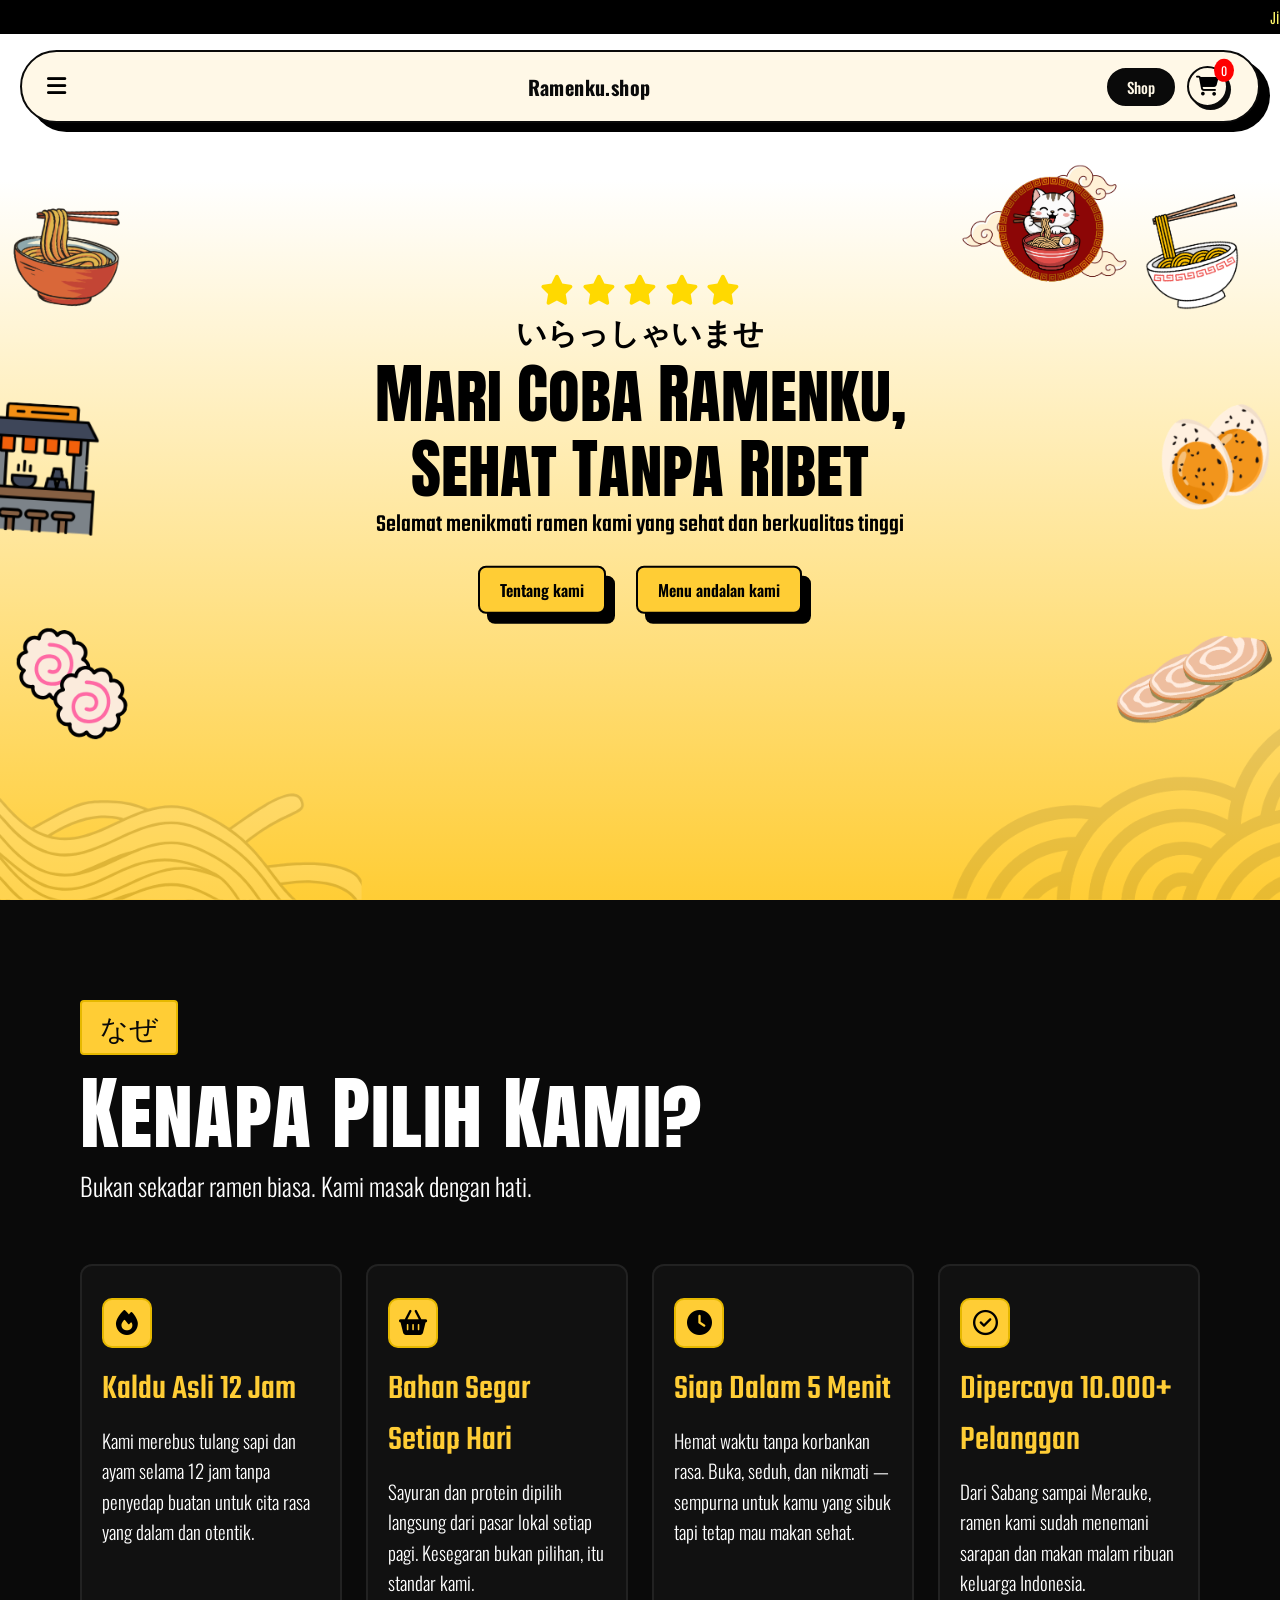
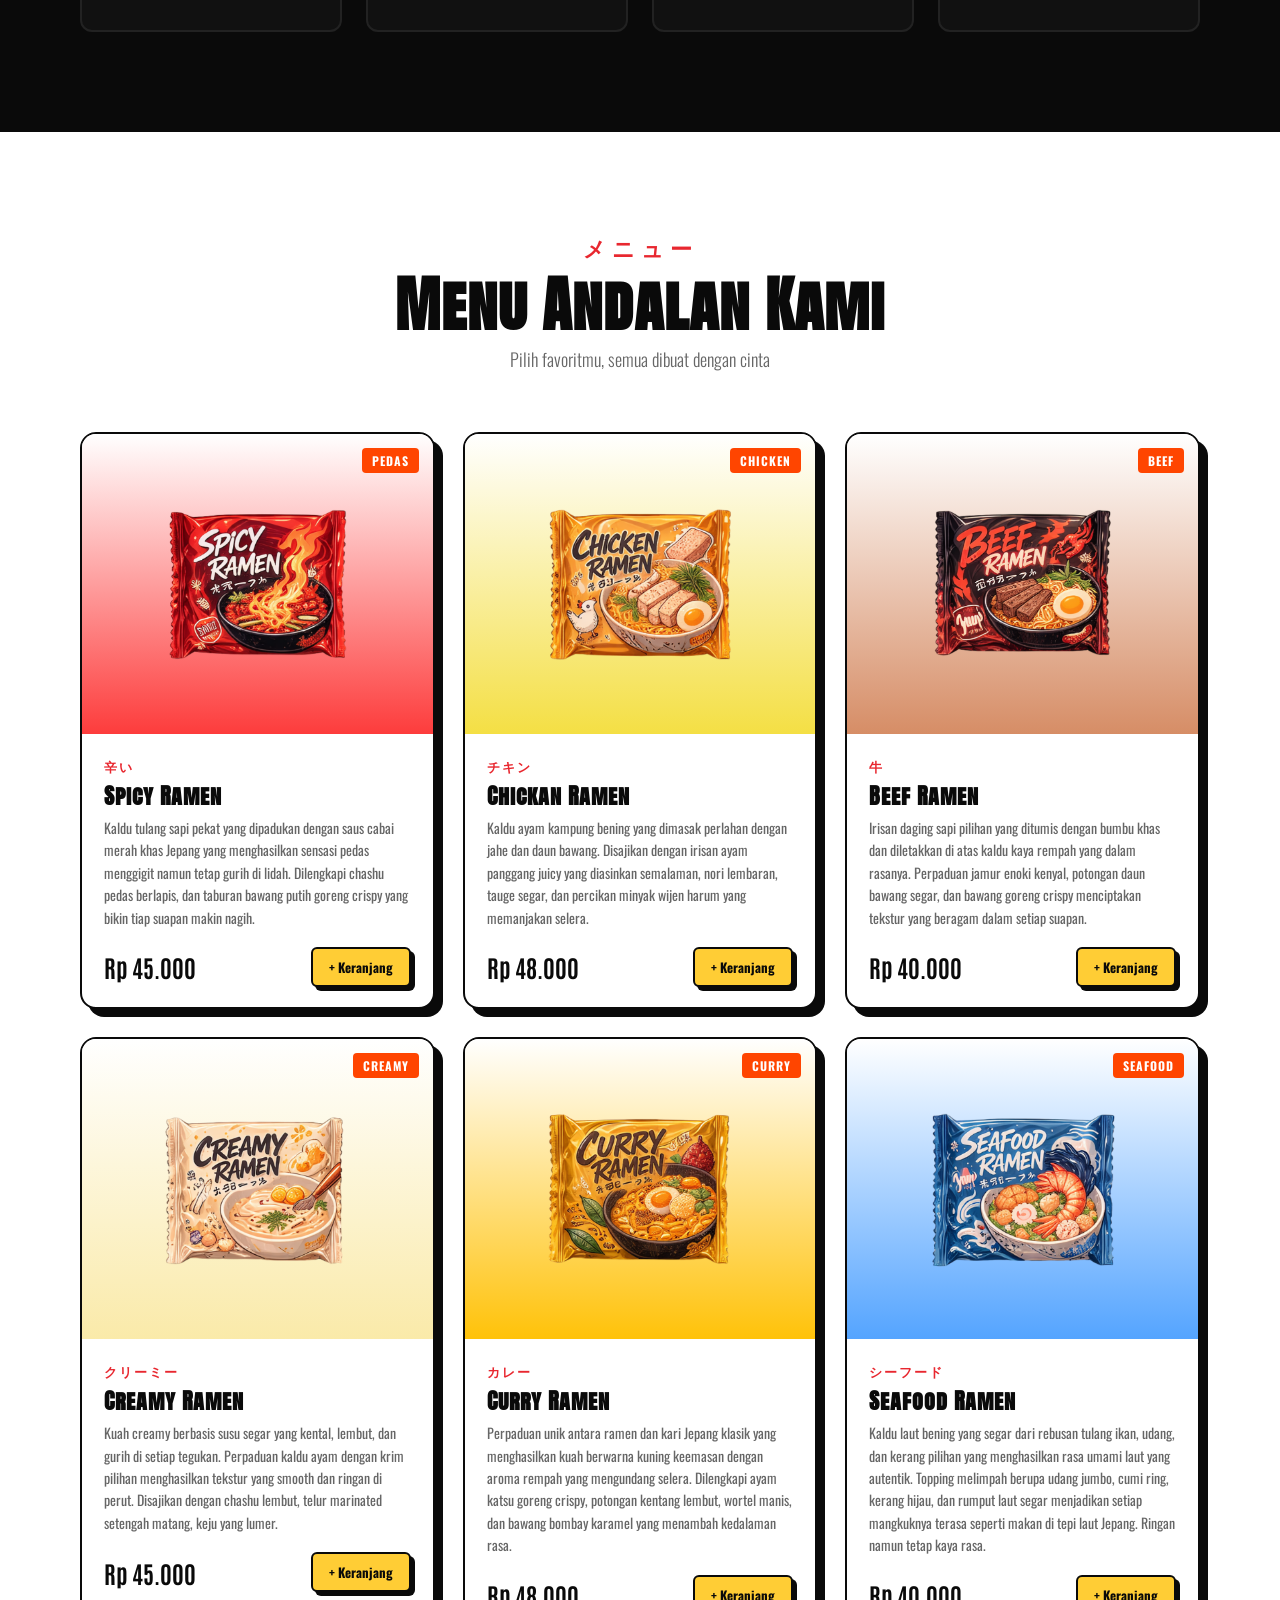
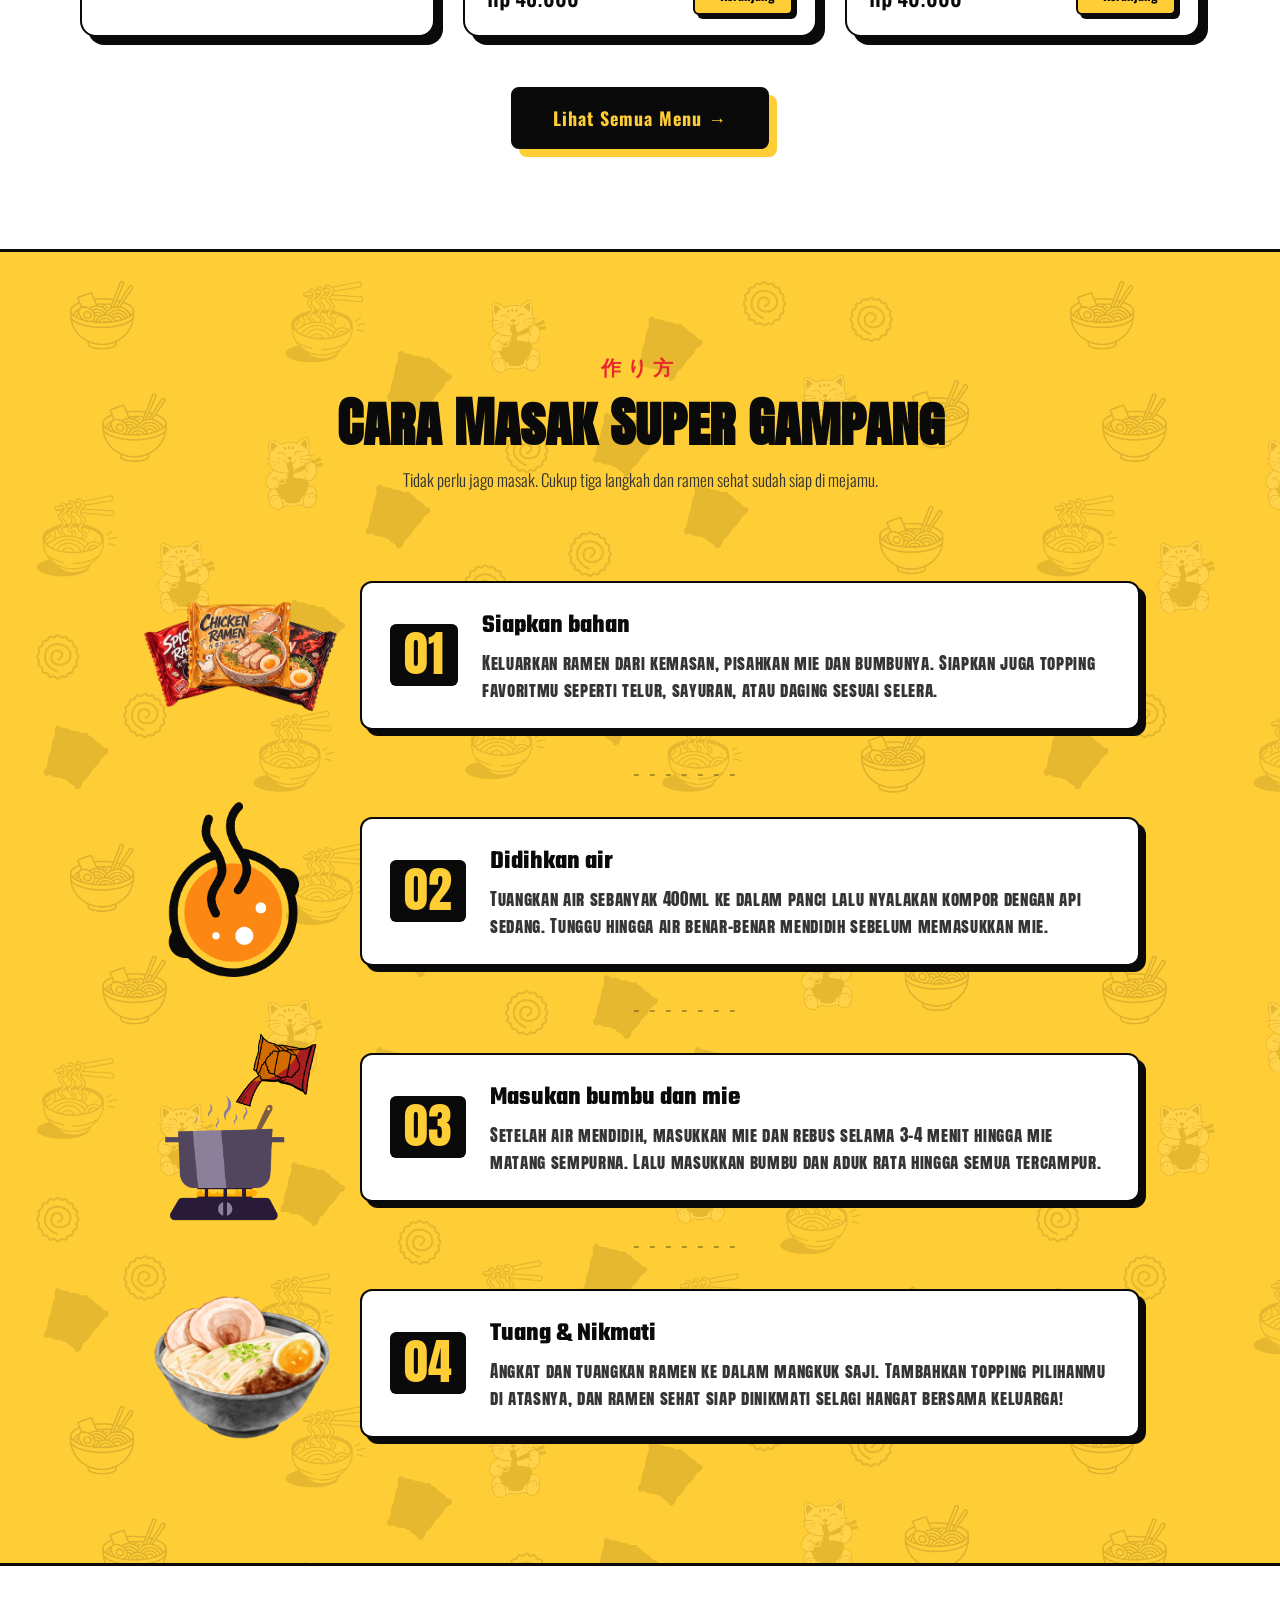
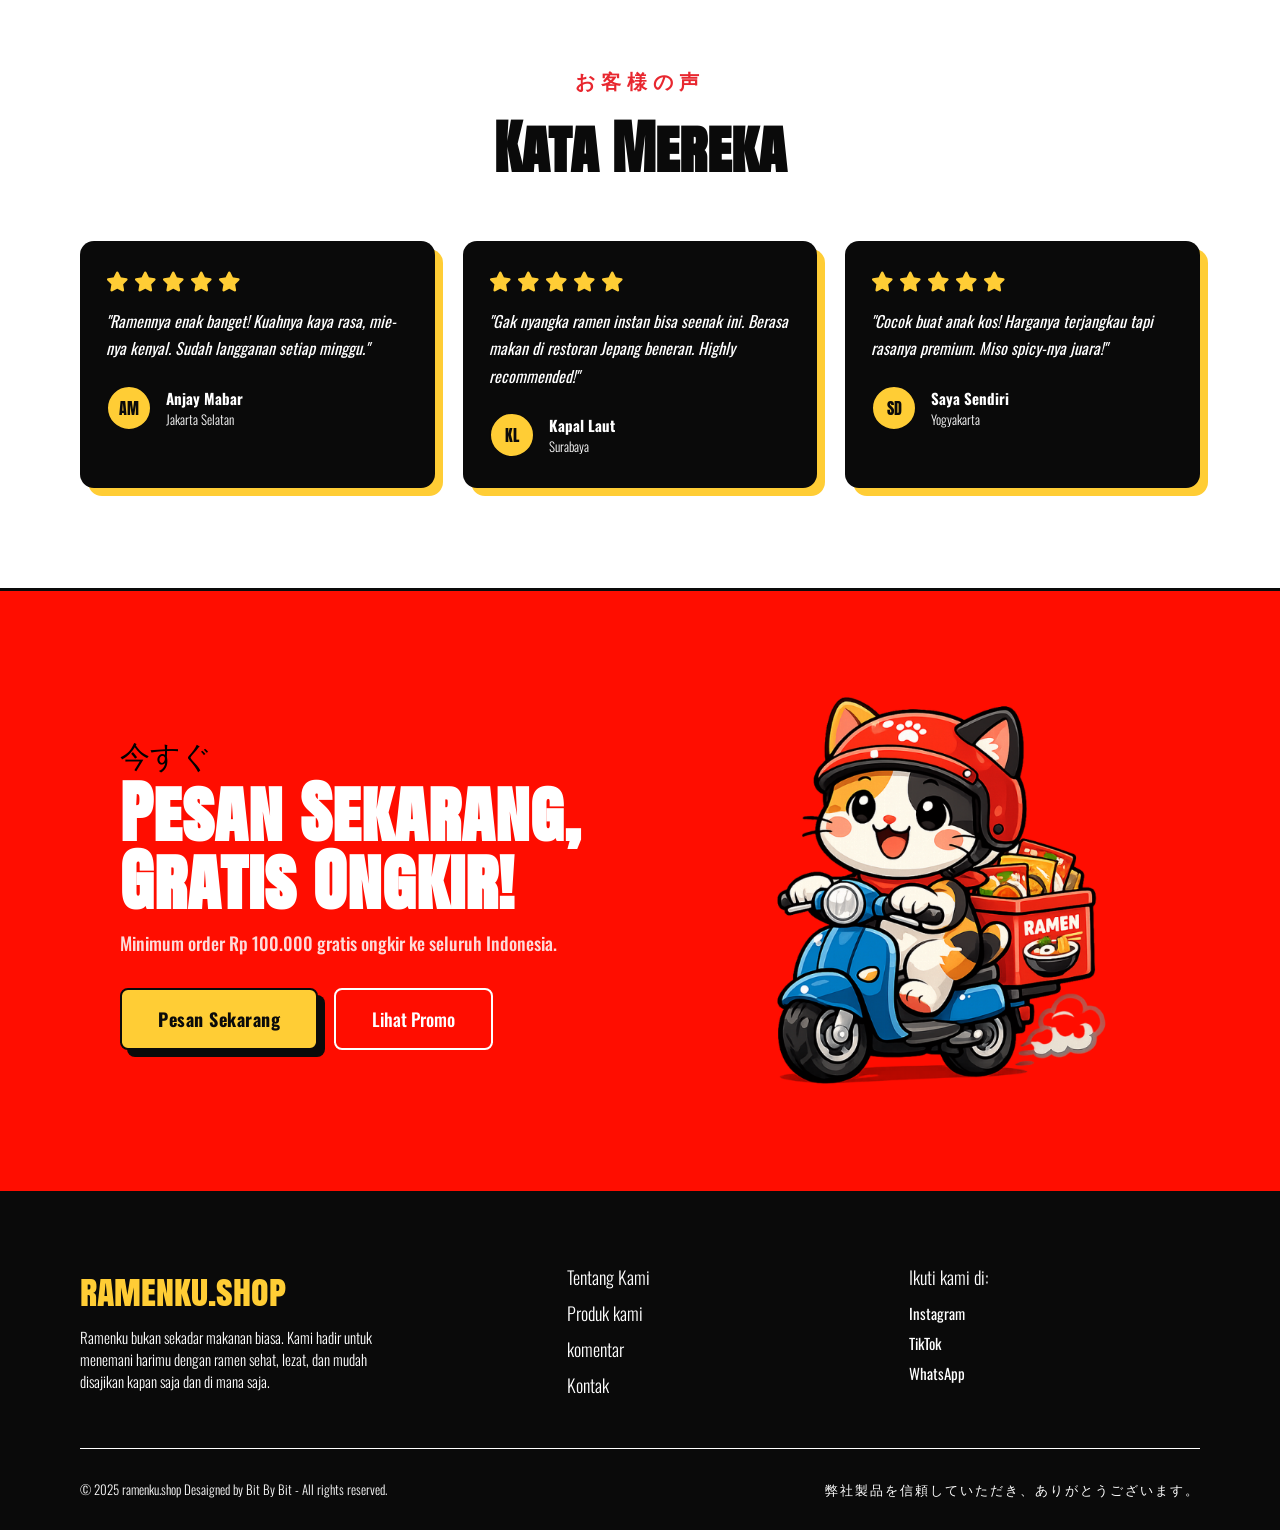
==== commit 32fa19bc: "logika cart badge" ====
--- a/index.html
+++ b/index.html
@@ -65,8 +65,9 @@
       <div class="nav-right">
         <a class="shop-link" href="#">Shop</a>
         <div class="cart-icon" onclick="toggleCart()">
-          <i class="fa-solid fa-cart-shopping"></i>
-        </div>
+  <i class="fa-solid fa-cart-shopping"></i>
+  <span id="cartBadge" class="cart-badge">0</span>
+</div>
       </div>
     </nav>
 
